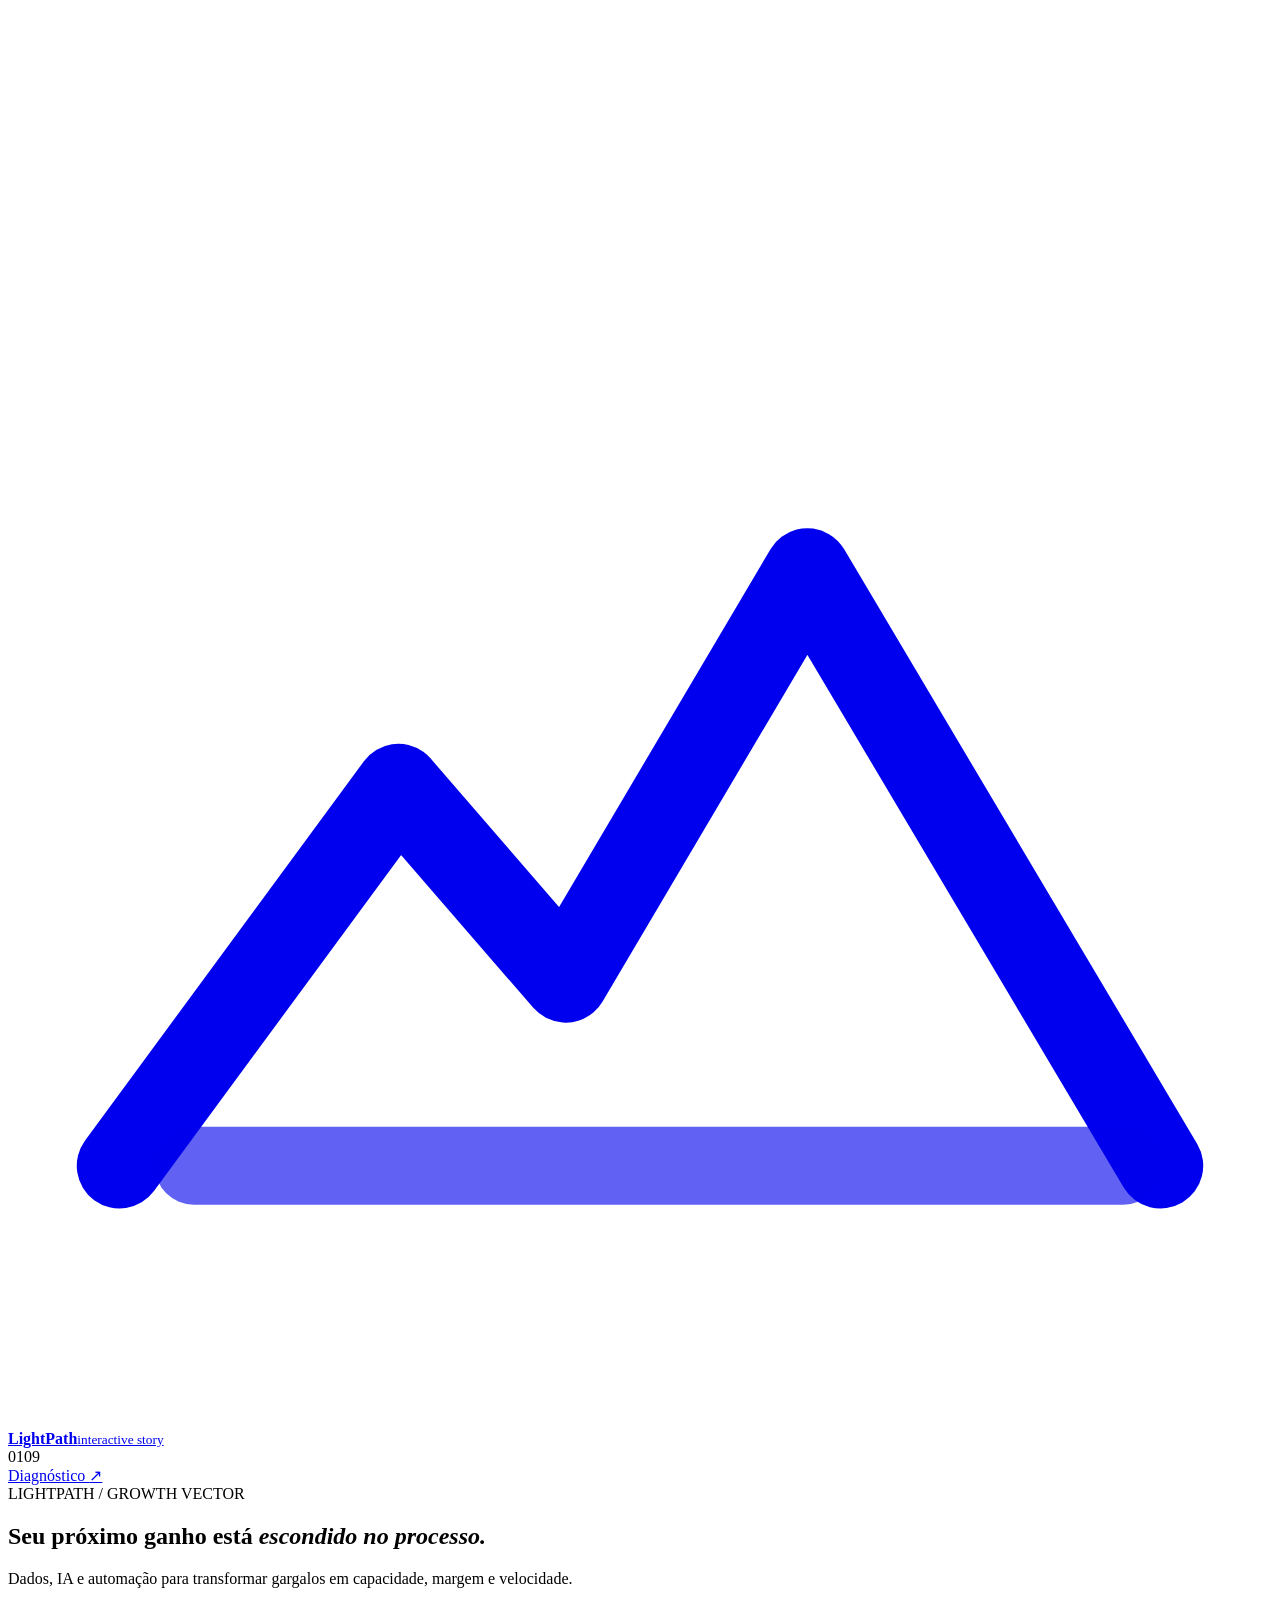
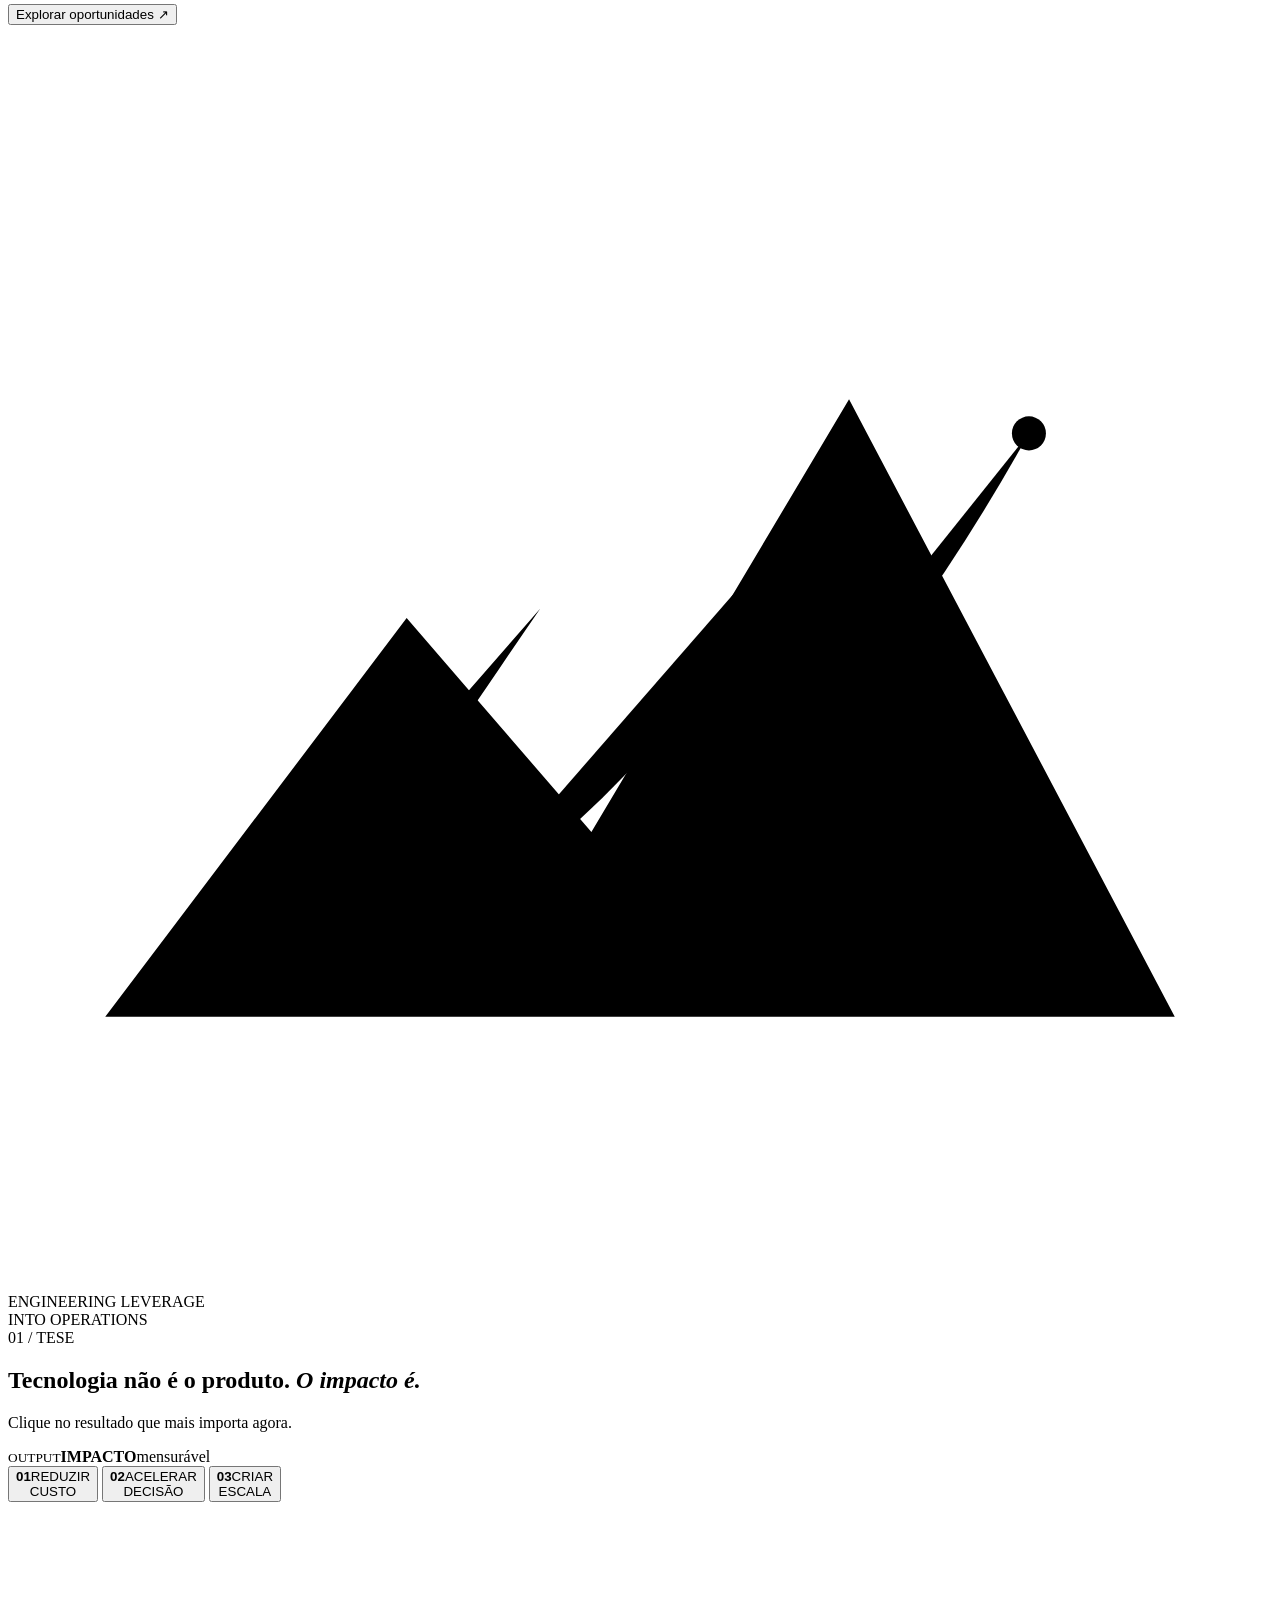
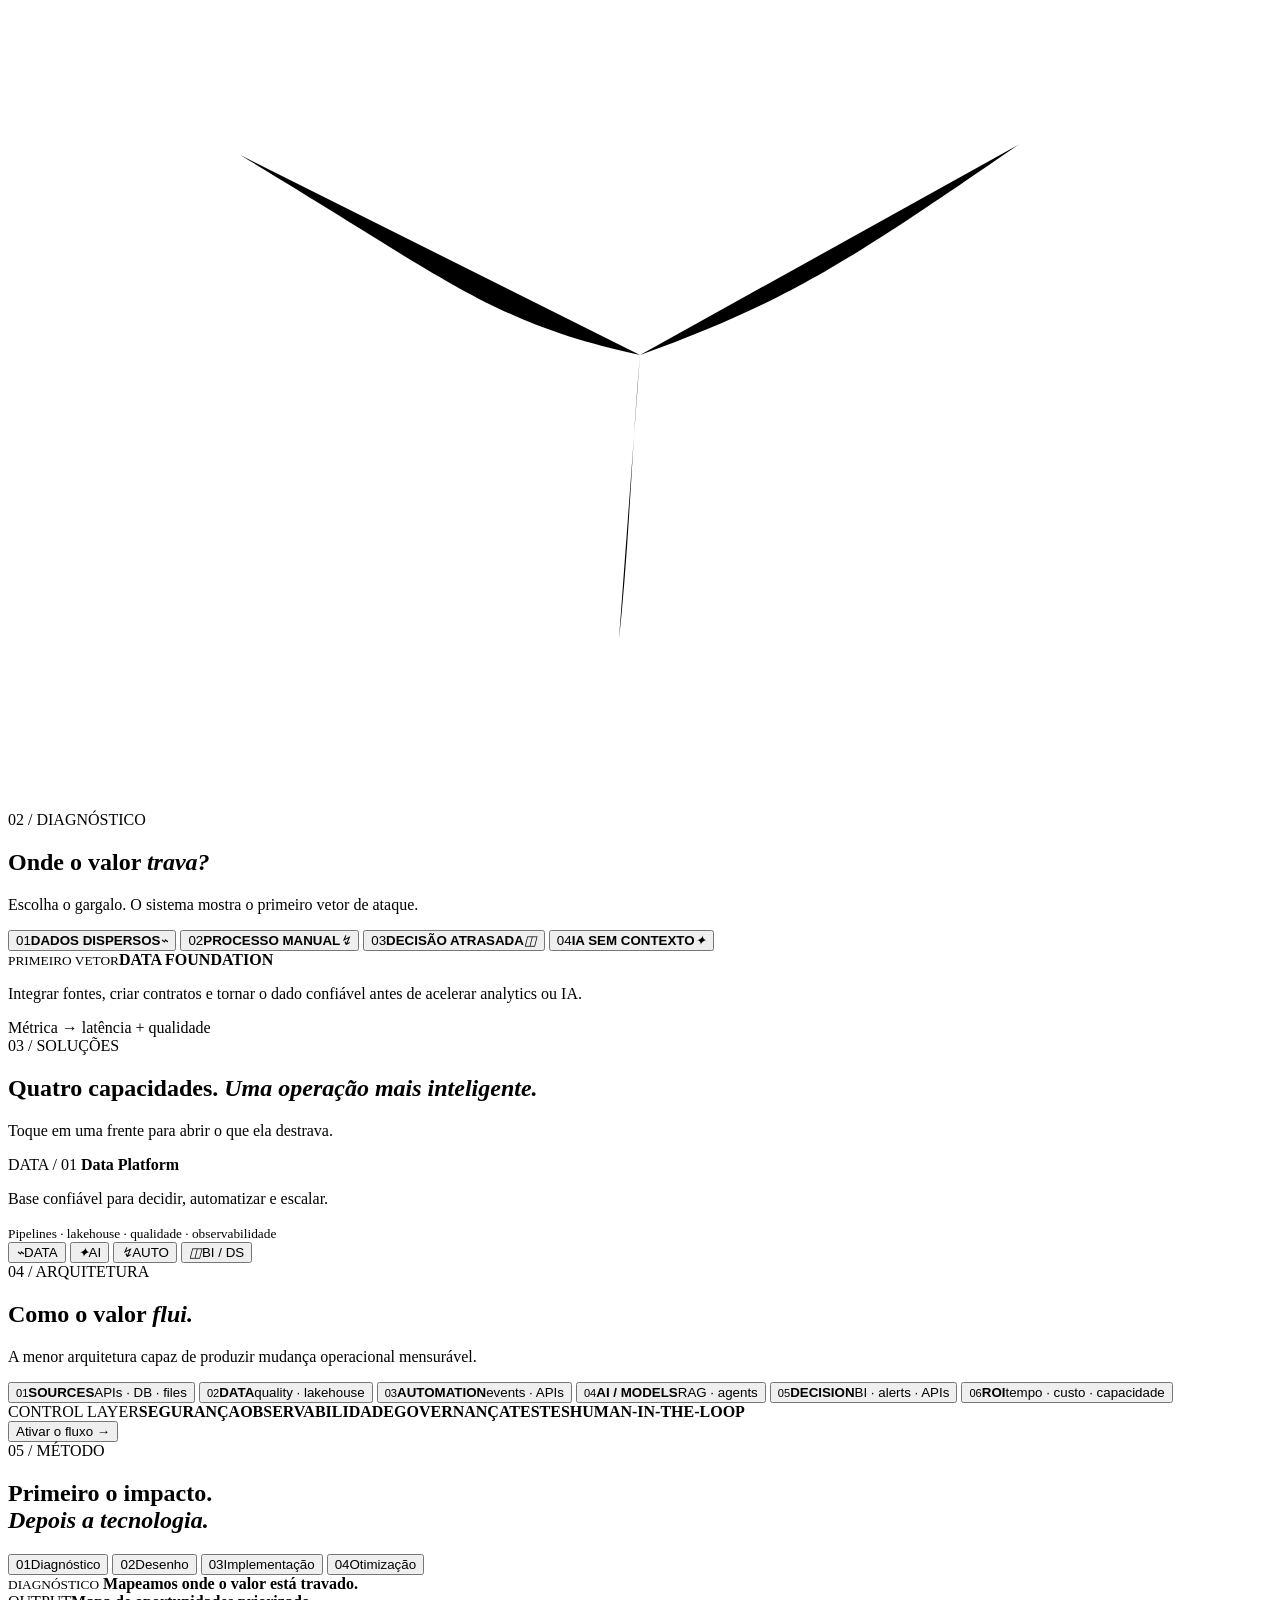
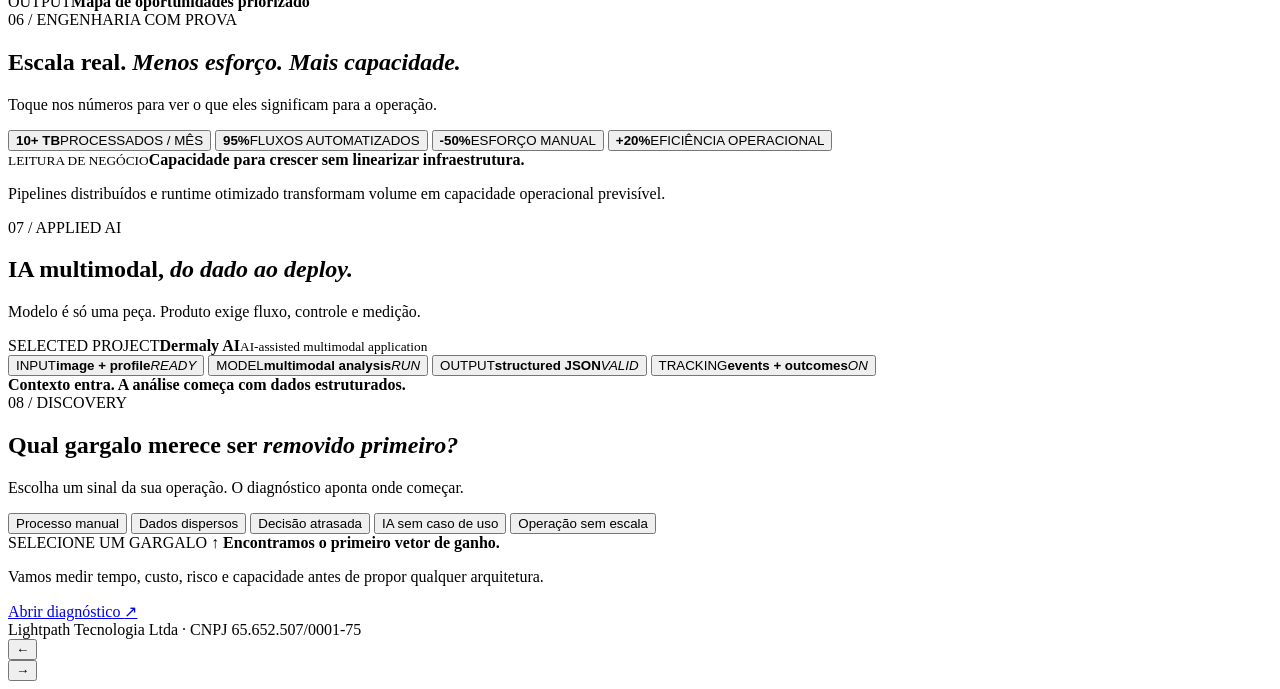
==== apresentacao/index.html @ d4965ad6 "feat: add interactive LightPath sales presentation app" ====
<!doctype html>
<html lang="pt-BR">
<head>
  <meta charset="utf-8" />
  <meta name="viewport" content="width=device-width,initial-scale=1,viewport-fit=cover" />
  <meta name="theme-color" content="#05070b" />
  <meta name="description" content="Apresentação interativa da LightPath Tecnologia: dados, IA, automação e performance operacional." />
  <title>Apresentação Interativa — LightPath Tecnologia</title>
  <link rel="icon" type="image/svg+xml" href="../favicon.svg" />
  <link rel="preconnect" href="https://fonts.googleapis.com" />
  <link rel="preconnect" href="https://fonts.gstatic.com" crossorigin />
  <link href="https://fonts.googleapis.com/css2?family=Manrope:wght@400;500;600;700;800&family=Space+Grotesk:wght@500;600;700&display=swap" rel="stylesheet" />
  <link rel="stylesheet" href="presentation.css" />
</head>
<body>
  <canvas class="vector-field" id="vector-field" aria-hidden="true"></canvas>
  <div class="noise" aria-hidden="true"></div>
  <div class="scene-wipe" aria-hidden="true"><span></span></div>

  <header class="appbar">
    <a href="../" class="app-brand" aria-label="Voltar para LightPath Tecnologia">
      <svg viewBox="0 0 34 34" fill="none" aria-hidden="true">
        <path d="M3 27 10.5 16.8l4.5 5.2L21.5 11 31 27" stroke="currentColor" stroke-width="2.3" stroke-linecap="round" stroke-linejoin="round"/>
        <path d="M6.5 26 12.2 20.2m0 0-.5 4.1m.5-4.1-4 .7M13.5 25 19 18.3m0 0-.6 4.2m.6-4.2-4.1.7M20.5 23.5 26.6 15m0 0-.6 4.3m.6-4.3-4.2.7" class="growth-vector" stroke-linecap="round" stroke-linejoin="round"/>
        <path d="M5 27h25" stroke="currentColor" stroke-width="2.1" stroke-linecap="round" opacity=".62"/>
      </svg>
      <span><strong>LightPath</strong><small>interactive story</small></span>
    </a>

    <div class="app-status"><span id="scene-number">01</span><i></i><span>09</span></div>
    <a href="../#contato" class="app-cta">Diagnóstico <span>↗</span></a>
  </header>

  <main class="story" id="story" tabindex="0" aria-live="polite">
    <section class="scene scene--hero is-active" data-scene="0" aria-labelledby="scene0-title">
      <div class="scene-inner hero-layout">
        <div class="scene-copy">
          <span class="scene-kicker" data-reveal>LIGHTPATH / GROWTH VECTOR</span>
          <h1 id="scene0-title" data-reveal>Seu próximo ganho está <em>escondido no processo.</em></h1>
          <p data-reveal>Dados, IA e automação para transformar gargalos em capacidade, margem e velocidade.</p>
          <button class="primary-action js-next" type="button" data-reveal>Explorar oportunidades <span>↗</span></button>
        </div>
        <div class="hero-vector" aria-hidden="true" data-reveal>
          <svg viewBox="0 0 520 520">
            <defs><linearGradient id="heroGrad" x1="0" y1="1" x2="1" y2="0"><stop stop-color="#70f4d0"/><stop offset="1" stop-color="#b7ff37"/></linearGradient></defs>
            <path class="mountain" d="M40 408 164 244l76 88 106-178 134 254"/>
            <path class="vector vector-a" d="M90 388 C150 348 181 295 219 240"/>
            <path class="vector vector-b" d="M180 370 C258 318 300 258 336 191"/>
            <path class="vector vector-c" d="M276 348 C340 295 385 231 420 168"/>
            <circle cx="420" cy="168" r="7" class="pulse"/>
          </svg>
          <span class="hero-badge">ENGINEERING LEVERAGE<br/>INTO OPERATIONS</span>
        </div>
      </div>
    </section>

    <section class="scene" data-scene="1" aria-labelledby="scene1-title">
      <div class="scene-inner">
        <span class="scene-kicker" data-reveal>01 / TESE</span>
        <div class="impact-layout">
          <div class="scene-copy compact-copy">
            <h2 id="scene1-title" data-reveal>Tecnologia não é o produto. <em>O impacto é.</em></h2>
            <p data-reveal>Clique no resultado que mais importa agora.</p>
          </div>
          <div class="impact-stage" data-reveal>
            <div class="impact-core">
              <small>OUTPUT</small><strong id="impact-core-title">IMPACTO</strong><span id="impact-core-sub">mensurável</span>
            </div>
            <button class="impact-choice is-selected" type="button" data-impact="custo" style="--x:8%;--y:14%"><b>01</b><span>REDUZIR<br/>CUSTO</span></button>
            <button class="impact-choice" type="button" data-impact="decisao" style="--x:60%;--y:12%"><b>02</b><span>ACELERAR<br/>DECISÃO</span></button>
            <button class="impact-choice" type="button" data-impact="escala" style="--x:33%;--y:69%"><b>03</b><span>CRIAR<br/>ESCALA</span></button>
            <svg class="impact-lines" viewBox="0 0 600 430" aria-hidden="true"><path d="M110 120 C210 180 230 200 300 215"/><path d="M480 115 C400 170 370 190 300 215"/><path d="M290 350 C295 305 296 260 300 215"/></svg>
          </div>
        </div>
      </div>
    </section>

    <section class="scene" data-scene="2" aria-labelledby="scene2-title">
      <div class="scene-inner">
        <span class="scene-kicker" data-reveal>02 / DIAGNÓSTICO</span>
        <div class="scene-heading" data-reveal><h2 id="scene2-title">Onde o valor <em>trava?</em></h2><p>Escolha o gargalo. O sistema mostra o primeiro vetor de ataque.</p></div>
        <div class="bottleneck-grid" data-reveal>
          <button class="bottleneck is-selected" type="button" data-bottleneck="dados"><span>01</span><b>DADOS DISPERSOS</b><i>⌁</i></button>
          <button class="bottleneck" type="button" data-bottleneck="processo"><span>02</span><b>PROCESSO MANUAL</b><i>↯</i></button>
          <button class="bottleneck" type="button" data-bottleneck="decisao"><span>03</span><b>DECISÃO ATRASADA</b><i>◫</i></button>
          <button class="bottleneck" type="button" data-bottleneck="ia"><span>04</span><b>IA SEM CONTEXTO</b><i>✦</i></button>
        </div>
        <div class="bottleneck-result" data-reveal>
          <div><small>PRIMEIRO VETOR</small><strong id="bottleneck-solution">DATA FOUNDATION</strong></div>
          <p id="bottleneck-copy">Integrar fontes, criar contratos e tornar o dado confiável antes de acelerar analytics ou IA.</p>
          <span id="bottleneck-metric">Métrica → latência + qualidade</span>
        </div>
      </div>
    </section>

    <section class="scene" data-scene="3" aria-labelledby="scene3-title">
      <div class="scene-inner solutions-layout">
        <div class="scene-copy compact-copy">
          <span class="scene-kicker" data-reveal>03 / SOLUÇÕES</span>
          <h2 id="scene3-title" data-reveal>Quatro capacidades. <em>Uma operação mais inteligente.</em></h2>
          <p data-reveal>Toque em uma frente para abrir o que ela destrava.</p>
        </div>
        <div class="solution-console" data-reveal>
          <div class="solution-core">
            <span id="solution-code">DATA / 01</span>
            <strong id="solution-title">Data Platform</strong>
            <p id="solution-copy">Base confiável para decidir, automatizar e escalar.</p>
            <small id="solution-stack">Pipelines · lakehouse · qualidade · observabilidade</small>
          </div>
          <button class="solution-node is-selected" type="button" data-solution="data"><i>⌁</i><span>DATA</span></button>
          <button class="solution-node" type="button" data-solution="ai"><i>✦</i><span>AI</span></button>
          <button class="solution-node" type="button" data-solution="automation"><i>↯</i><span>AUTO</span></button>
          <button class="solution-node" type="button" data-solution="analytics"><i>◫</i><span>BI / DS</span></button>
          <div class="solution-orbit orbit-a"></div><div class="solution-orbit orbit-b"></div>
        </div>
      </div>
    </section>

    <section class="scene" data-scene="4" aria-labelledby="scene4-title">
      <div class="scene-inner">
        <span class="scene-kicker" data-reveal>04 / ARQUITETURA</span>
        <div class="scene-heading" data-reveal><h2 id="scene4-title">Como o valor <em>flui.</em></h2><p>A menor arquitetura capaz de produzir mudança operacional mensurável.</p></div>
        <div class="architecture" data-reveal>
          <div class="architecture-flow">
            <button class="arch-node" type="button" data-arch="0"><small>01</small><b>SOURCES</b><span>APIs · DB · files</span></button>
            <i class="arch-link"><span></span></i>
            <button class="arch-node" type="button" data-arch="1"><small>02</small><b>DATA</b><span>quality · lakehouse</span></button>
            <i class="arch-link"><span></span></i>
            <button class="arch-node" type="button" data-arch="2"><small>03</small><b>AUTOMATION</b><span>events · APIs</span></button>
            <i class="arch-link"><span></span></i>
            <button class="arch-node" type="button" data-arch="3"><small>04</small><b>AI / MODELS</b><span>RAG · agents</span></button>
            <i class="arch-link"><span></span></i>
            <button class="arch-node" type="button" data-arch="4"><small>05</small><b>DECISION</b><span>BI · alerts · APIs</span></button>
            <i class="arch-link"><span></span></i>
            <button class="arch-node arch-node--roi" type="button" data-arch="5"><small>06</small><b>ROI</b><span>tempo · custo · capacidade</span></button>
          </div>
          <div class="control-layer"><span>CONTROL LAYER</span><b>SEGURANÇA</b><b>OBSERVABILIDADE</b><b>GOVERNANÇA</b><b>TESTES</b><b>HUMAN-IN-THE-LOOP</b></div>
          <button class="ghost-action" id="activate-flow" type="button">Ativar o fluxo <span>→</span></button>
        </div>
      </div>
    </section>

    <section class="scene" data-scene="5" aria-labelledby="scene5-title">
      <div class="scene-inner method-layout">
        <div class="scene-copy compact-copy">
          <span class="scene-kicker" data-reveal>05 / MÉTODO</span>
          <h2 id="scene5-title" data-reveal>Primeiro o impacto.<br/><em>Depois a tecnologia.</em></h2>
        </div>
        <div class="method-app" data-reveal>
          <div class="method-nav" role="tablist" aria-label="Etapas do método">
            <button type="button" class="is-selected" data-method="0"><span>01</span>Diagnóstico</button>
            <button type="button" data-method="1"><span>02</span>Desenho</button>
            <button type="button" data-method="2"><span>03</span>Implementação</button>
            <button type="button" data-method="3"><span>04</span>Otimização</button>
          </div>
          <div class="method-content">
            <small id="method-tag">DIAGNÓSTICO</small>
            <strong id="method-title">Mapeamos onde o valor está travado.</strong>
            <div class="method-output"><span>OUTPUT</span><b id="method-output">Mapa de oportunidades priorizado</b></div>
          </div>
        </div>
      </div>
    </section>

    <section class="scene" data-scene="6" aria-labelledby="scene6-title">
      <div class="scene-inner">
        <span class="scene-kicker" data-reveal>06 / ENGENHARIA COM PROVA</span>
        <div class="scene-heading" data-reveal><h2 id="scene6-title">Escala real. <em>Menos esforço. Mais capacidade.</em></h2><p>Toque nos números para ver o que eles significam para a operação.</p></div>
        <div class="proof-grid" data-reveal>
          <button class="proof-tile is-selected" type="button" data-proof="scale"><strong data-count="10" data-prefix="" data-suffix="+ TB">10+ TB</strong><span>PROCESSADOS / MÊS</span></button>
          <button class="proof-tile" type="button" data-proof="auto"><strong data-count="95" data-prefix="" data-suffix="%">95%</strong><span>FLUXOS AUTOMATIZADOS</span></button>
          <button class="proof-tile" type="button" data-proof="manual"><strong data-count="50" data-prefix="-" data-suffix="%">-50%</strong><span>ESFORÇO MANUAL</span></button>
          <button class="proof-tile" type="button" data-proof="ops"><strong data-count="20" data-prefix="+" data-suffix="%">+20%</strong><span>EFICIÊNCIA OPERACIONAL</span></button>
        </div>
        <div class="proof-meaning" data-reveal><small>LEITURA DE NEGÓCIO</small><strong id="proof-title">Capacidade para crescer sem linearizar infraestrutura.</strong><p id="proof-copy">Pipelines distribuídos e runtime otimizado transformam volume em capacidade operacional previsível.</p></div>
      </div>
    </section>

    <section class="scene" data-scene="7" aria-labelledby="scene7-title">
      <div class="scene-inner ai-layout">
        <div class="scene-copy compact-copy">
          <span class="scene-kicker" data-reveal>07 / APPLIED AI</span>
          <h2 id="scene7-title" data-reveal>IA multimodal, <em>do dado ao deploy.</em></h2>
          <p data-reveal>Modelo é só uma peça. Produto exige fluxo, controle e medição.</p>
        </div>
        <div class="ai-product" data-reveal>
          <div class="ai-product-head"><span>SELECTED PROJECT</span><strong>Dermaly AI</strong><small>AI-assisted multimodal application</small></div>
          <div class="ai-pipeline">
            <button type="button" class="is-active" data-ai-step="0"><span>INPUT</span><b>image + profile</b><i>READY</i></button>
            <button type="button" data-ai-step="1"><span>MODEL</span><b>multimodal analysis</b><i>RUN</i></button>
            <button type="button" data-ai-step="2"><span>OUTPUT</span><b>structured JSON</b><i>VALID</i></button>
            <button type="button" data-ai-step="3"><span>TRACKING</span><b>events + outcomes</b><i>ON</i></button>
          </div>
          <div class="ai-signal"><span></span><b id="ai-message">Contexto entra. A análise começa com dados estruturados.</b></div>
        </div>
      </div>
    </section>

    <section class="scene scene--final" data-scene="8" aria-labelledby="scene8-title">
      <div class="scene-inner final-layout">
        <div class="scene-copy compact-copy">
          <span class="scene-kicker" data-reveal>08 / DISCOVERY</span>
          <h2 id="scene8-title" data-reveal>Qual gargalo merece ser <em>removido primeiro?</em></h2>
          <p data-reveal>Escolha um sinal da sua operação. O diagnóstico aponta onde começar.</p>
        </div>
        <div class="diagnostic-app" data-reveal>
          <div class="diagnostic-options" role="group" aria-label="Selecione seu principal gargalo">
            <button type="button" data-diagnostic="manual">Processo manual</button>
            <button type="button" data-diagnostic="data">Dados dispersos</button>
            <button type="button" data-diagnostic="decision">Decisão atrasada</button>
            <button type="button" data-diagnostic="ai">IA sem caso de uso</button>
            <button type="button" data-diagnostic="scale">Operação sem escala</button>
          </div>
          <div class="diagnostic-result" id="diagnostic-result">
            <span>SELECIONE UM GARGALO ↑</span>
            <strong>Encontramos o primeiro vetor de ganho.</strong>
            <p>Vamos medir tempo, custo, risco e capacidade antes de propor qualquer arquitetura.</p>
          </div>
          <a href="../#contato" class="primary-action diagnostic-cta">Abrir diagnóstico <span>↗</span></a>
        </div>
        <div class="legal-line" data-reveal>Lightpath Tecnologia Ltda · CNPJ 65.652.507/0001-75</div>
      </div>
    </section>
  </main>

  <nav class="story-controls" aria-label="Navegação da apresentação">
    <button id="prev-scene" type="button" aria-label="Cena anterior">←</button>
    <div class="story-progress" aria-hidden="true"><span id="story-progress-bar"></span></div>
    <button id="next-scene" type="button" aria-label="Próxima cena">→</button>
  </nav>

  <div class="scene-dots" id="scene-dots" aria-label="Ir para cena"></div>

  <script src="https://cdnjs.cloudflare.com/ajax/libs/gsap/3.13.0/gsap.min.js"></script>
  <script src="presentation.js"></script>
</body>
</html>
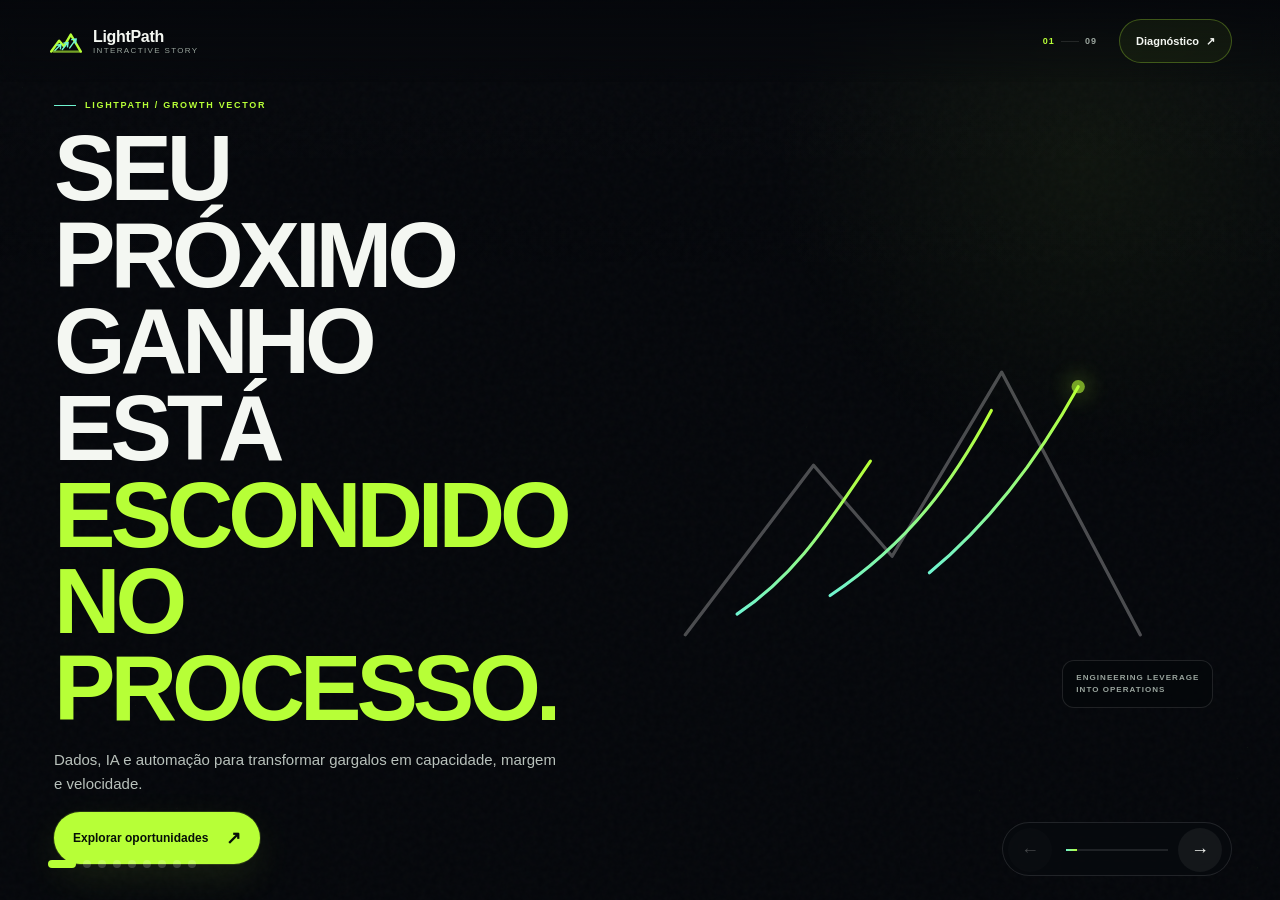
==== commit d87f477a: "fix: load mobile safe-area navigation layout" ====
--- a/apresentacao/index.html
+++ b/apresentacao/index.html
@@ -11,6 +11,7 @@
   <link rel="preconnect" href="https://fonts.gstatic.com" crossorigin />
   <link href="https://fonts.googleapis.com/css2?family=Manrope:wght@400;500;600;700;800&family=Space+Grotesk:wght@500;600;700&display=swap" rel="stylesheet" />
   <link rel="stylesheet" href="presentation.css" />
+  <link rel="stylesheet" href="mobile-safe-area.css" />
 </head>
 <body>
   <canvas class="vector-field" id="vector-field" aria-hidden="true"></canvas>
--- a/apresentacao/presentation.css
+++ b/apresentacao/presentation.css
@@ -0,0 +1,221 @@
+:root{
+  --bg:#05070b;
+  --bg2:#0a0e13;
+  --text:#f4f7f2;
+  --muted:#99a49d;
+  --line:rgba(255,255,255,.11);
+  --accent:#b7ff37;
+  --accent2:#70f4d0;
+  --display:'Space Grotesk',sans-serif;
+  --body:'Manrope',sans-serif;
+}
+*{box-sizing:border-box}
+html,body{margin:0;background:var(--bg);color:var(--text);font-family:var(--body);min-height:100%;overflow:hidden}
+button,a{font:inherit}
+button{color:inherit}
+a{color:inherit;text-decoration:none}
+button:focus-visible,a:focus-visible{outline:2px solid var(--accent);outline-offset:3px}
+::selection{background:var(--accent);color:#071007}
+.vector-field{position:fixed;inset:0;width:100%;height:100%;z-index:0;pointer-events:none;opacity:.72}
+.noise{position:fixed;inset:0;z-index:2;pointer-events:none;opacity:.07;background-image:url("data:image/svg+xml,%3Csvg viewBox='0 0 180 180' xmlns='http://www.w3.org/2000/svg'%3E%3Cfilter id='n'%3E%3CfeTurbulence type='fractalNoise' baseFrequency='.85' numOctaves='3' stitchTiles='stitch'/%3E%3C/filter%3E%3Crect width='100%25' height='100%25' filter='url(%23n)' opacity='.38'/%3E%3C/svg%3E")}
+.scene-wipe{position:fixed;inset:0;z-index:40;pointer-events:none;overflow:hidden}
+.scene-wipe span{position:absolute;inset:-20%;background:linear-gradient(112deg,transparent 25%,rgba(112,244,208,.95) 42%,rgba(183,255,55,.98) 50%,rgba(112,244,208,.9) 58%,transparent 75%);transform:translateX(-140%) rotate(-5deg);filter:blur(1px);opacity:0}
+.appbar{position:fixed;z-index:30;left:0;right:0;top:0;height:70px;padding:14px 16px;display:grid;grid-template-columns:1fr auto auto;align-items:center;gap:10px;background:linear-gradient(to bottom,rgba(5,7,11,.9),rgba(5,7,11,.46),transparent);backdrop-filter:blur(12px)}
+.app-brand{display:flex;align-items:center;gap:9px;min-width:0}
+.app-brand svg{width:31px;height:31px;color:var(--accent);flex:0 0 auto}
+.app-brand .growth-vector{stroke:var(--accent2);stroke-width:1.35}
+.app-brand span{display:flex;flex-direction:column;min-width:0}
+.app-brand strong{font:700 14px var(--display);letter-spacing:-.02em}
+.app-brand small{font-size:7px;letter-spacing:.17em;text-transform:uppercase;color:var(--muted);white-space:nowrap}
+.app-status{display:flex;align-items:center;gap:6px;font:600 9px var(--display);letter-spacing:.12em;color:var(--muted)}
+.app-status span:first-child{color:var(--accent)}
+.app-status i{display:block;width:18px;height:1px;background:var(--line)}
+.app-cta{min-height:40px;padding:0 12px;border:1px solid rgba(183,255,55,.28);border-radius:999px;display:flex;align-items:center;gap:7px;font-size:10px;font-weight:700;background:rgba(183,255,55,.055)}
+.story{position:relative;z-index:5;width:100%;height:100svh;overflow:hidden;outline:0}
+.scene{position:absolute;inset:0;display:none;overflow:auto;overscroll-behavior:none;padding:82px 16px 94px;background:
+radial-gradient(circle at 85% 18%,rgba(183,255,55,.05),transparent 24%),
+linear-gradient(180deg,rgba(255,255,255,.01),transparent 35%)}
+.scene.is-active{display:block}
+.scene-inner{width:min(1180px,100%);min-height:calc(100svh - 176px);margin:0 auto;display:flex;flex-direction:column;justify-content:center;gap:24px}
+.scene-kicker{display:inline-flex;align-items:center;gap:9px;width:max-content;max-width:100%;font:700 9px var(--display);letter-spacing:.19em;color:var(--accent);text-transform:uppercase}
+.scene-kicker:before{content:'';width:22px;height:1px;background:var(--accent2)}
+h1,h2{margin:0;font-family:var(--display);text-transform:uppercase;letter-spacing:-.055em;line-height:.94;text-wrap:balance}
+h1{font-size:clamp(42px,13vw,76px)}
+h2{font-size:clamp(38px,11vw,68px)}
+h1 em,h2 em{font-style:normal;color:var(--accent)}
+p{margin:0;color:#b9c2bc;line-height:1.58;font-size:14px}
+.scene-copy{display:flex;flex-direction:column;gap:16px}
+.scene-copy>p{max-width:620px}
+.compact-copy{gap:14px}
+.primary-action,.ghost-action{border:0;cursor:pointer}
+.primary-action{width:max-content;max-width:100%;min-height:52px;padding:0 19px;border-radius:999px;background:var(--accent);color:#071007;font-weight:800;font-size:12px;display:inline-flex;align-items:center;justify-content:center;gap:18px;box-shadow:0 0 0 1px rgba(183,255,55,.16),0 14px 38px rgba(183,255,55,.09)}
+.primary-action span{font-size:18px}
+
+/* Hero */
+.hero-layout{gap:20px}
+.hero-vector{position:relative;min-height:300px;display:grid;place-items:center}
+.hero-vector svg{width:min(92vw,430px);filter:drop-shadow(0 18px 80px rgba(183,255,55,.05))}
+.hero-vector .mountain{fill:none;stroke:rgba(255,255,255,.28);stroke-width:3.2;stroke-linecap:round;stroke-linejoin:round}
+.hero-vector .vector{fill:none;stroke:url(#heroGrad);stroke-width:3;stroke-linecap:round;stroke-dasharray:500;stroke-dashoffset:500}
+.hero-vector .pulse{fill:var(--accent);filter:drop-shadow(0 0 12px var(--accent));opacity:.9}
+.hero-badge{position:absolute;right:2%;bottom:8%;padding:11px 13px;border:1px solid var(--line);border-radius:12px;background:rgba(5,7,11,.72);font:600 8px var(--display);letter-spacing:.13em;line-height:1.5;color:var(--muted)}
+
+/* Impact */
+.impact-layout{display:grid;gap:28px;align-items:center}
+.impact-stage{position:relative;min-height:390px;border:1px solid var(--line);border-radius:26px;background:linear-gradient(160deg,rgba(255,255,255,.035),rgba(255,255,255,.008));overflow:hidden}
+.impact-stage:before{content:'';position:absolute;inset:0;background-image:linear-gradient(rgba(255,255,255,.025) 1px,transparent 1px),linear-gradient(90deg,rgba(255,255,255,.02) 1px,transparent 1px);background-size:38px 38px;mask-image:radial-gradient(circle,black,transparent 80%)}
+.impact-core{position:absolute;left:50%;top:50%;transform:translate(-50%,-50%);width:150px;height:150px;border-radius:50%;border:1px solid rgba(183,255,55,.22);display:grid;place-content:center;text-align:center;background:radial-gradient(circle,rgba(183,255,55,.12),rgba(5,7,11,.76) 60%);box-shadow:0 0 70px rgba(183,255,55,.06)}
+.impact-core small{font-size:7px;letter-spacing:.18em;color:var(--muted)}
+.impact-core strong{font:700 18px var(--display);margin-top:4px}
+.impact-core span{font-size:9px;color:var(--accent2);margin-top:3px}
+.impact-choice{position:absolute;left:var(--x);top:var(--y);z-index:2;min-width:106px;padding:12px;text-align:left;border:1px solid var(--line);border-radius:15px;background:rgba(7,10,14,.76);backdrop-filter:blur(8px);cursor:pointer;transition:.25s ease}
+.impact-choice b{display:block;font:600 8px var(--display);color:var(--accent2);margin-bottom:8px}
+.impact-choice span{font:700 11px var(--display);line-height:1.1}
+.impact-choice.is-selected{border-color:rgba(183,255,55,.48);background:rgba(183,255,55,.08);transform:translateY(-2px)}
+.impact-lines{position:absolute;inset:0;width:100%;height:100%;pointer-events:none}
+.impact-lines path{fill:none;stroke:rgba(183,255,55,.15);stroke-width:1.2;stroke-dasharray:6 8}
+
+/* Bottlenecks */
+.scene-heading{display:flex;flex-direction:column;gap:12px}
+.scene-heading p{max-width:590px}
+.bottleneck-grid{display:grid;grid-template-columns:1fr 1fr;gap:9px}
+.bottleneck{min-height:118px;padding:14px;border:1px solid var(--line);border-radius:18px;background:rgba(255,255,255,.024);text-align:left;display:grid;grid-template-columns:1fr auto;grid-template-rows:auto 1fr;gap:12px;cursor:pointer;transition:.25s ease}
+.bottleneck>span{font:600 8px var(--display);letter-spacing:.16em;color:var(--muted)}
+.bottleneck>b{align-self:end;font:700 11px var(--display);line-height:1.15}
+.bottleneck>i{grid-column:2;grid-row:1/3;align-self:center;font-style:normal;font-size:26px;color:rgba(183,255,55,.6)}
+.bottleneck.is-selected{border-color:rgba(183,255,55,.38);background:linear-gradient(145deg,rgba(183,255,55,.1),rgba(112,244,208,.03))}
+.bottleneck-result{padding:18px;border:1px solid rgba(112,244,208,.17);border-radius:20px;background:rgba(6,12,12,.68);display:grid;gap:12px}
+.bottleneck-result div{display:flex;flex-direction:column;gap:4px}
+.bottleneck-result small{font:600 8px var(--display);letter-spacing:.17em;color:var(--muted)}
+.bottleneck-result strong{font:700 19px var(--display);color:var(--accent)}
+.bottleneck-result span{font-size:10px;color:var(--accent2);font-weight:700}
+
+/* Solutions */
+.solutions-layout{gap:26px}
+.solution-console{position:relative;min-height:420px;border:1px solid var(--line);border-radius:28px;overflow:hidden;background:radial-gradient(circle at center,rgba(183,255,55,.055),transparent 38%),rgba(255,255,255,.015)}
+.solution-core{position:absolute;left:50%;top:50%;transform:translate(-50%,-50%);width:190px;height:190px;border-radius:50%;z-index:3;border:1px solid rgba(183,255,55,.26);background:rgba(5,7,11,.88);display:flex;flex-direction:column;align-items:center;justify-content:center;text-align:center;padding:20px;box-shadow:0 0 80px rgba(183,255,55,.06)}
+.solution-core>span{font:600 8px var(--display);letter-spacing:.15em;color:var(--accent2)}
+.solution-core>strong{font:700 21px var(--display);margin:8px 0 6px}
+.solution-core>p{font-size:10px;line-height:1.4}
+.solution-core>small{margin-top:9px;color:var(--muted);font-size:8px;line-height:1.35}
+.solution-node{position:absolute;z-index:4;width:77px;height:77px;border-radius:50%;border:1px solid var(--line);background:rgba(8,11,15,.9);display:flex;flex-direction:column;align-items:center;justify-content:center;gap:3px;cursor:pointer;transition:.28s ease}
+.solution-node i{font-style:normal;font-size:19px;color:var(--accent2)}
+.solution-node span{font:700 8px var(--display);letter-spacing:.08em}
+.solution-node:nth-of-type(1){left:5%;top:12%}.solution-node:nth-of-type(2){right:5%;top:12%}.solution-node:nth-of-type(3){left:7%;bottom:10%}.solution-node:nth-of-type(4){right:7%;bottom:10%}
+.solution-node.is-selected{border-color:var(--accent);background:rgba(183,255,55,.1);box-shadow:0 0 32px rgba(183,255,55,.08);transform:scale(1.06)}
+.solution-orbit{position:absolute;left:50%;top:50%;border:1px solid rgba(255,255,255,.075);border-radius:50%;transform:translate(-50%,-50%)}
+.orbit-a{width:310px;height:310px}.orbit-b{width:410px;height:410px;border-style:dashed;opacity:.45}
+
+/* Architecture */
+.architecture{display:flex;flex-direction:column;gap:16px}
+.architecture-flow{display:grid;grid-template-columns:1fr;gap:7px}
+.arch-node{width:100%;padding:13px 14px;border:1px solid var(--line);border-radius:15px;background:rgba(255,255,255,.025);display:grid;grid-template-columns:32px 1fr;grid-template-rows:auto auto;text-align:left;cursor:pointer;transition:.2s ease}
+.arch-node small{grid-row:1/3;align-self:center;color:var(--accent2);font:600 8px var(--display)}
+.arch-node b{font:700 11px var(--display)}
+.arch-node span{font-size:9px;color:var(--muted);margin-top:2px}
+.arch-node--roi{border-color:rgba(183,255,55,.28);background:rgba(183,255,55,.06)}
+.arch-node.is-live{border-color:var(--accent);background:rgba(183,255,55,.1);transform:translateX(3px)}
+.arch-link{display:block;width:1px;height:13px;background:rgba(255,255,255,.12);margin:0 auto;position:relative;overflow:hidden}
+.arch-link span{position:absolute;inset:0;background:var(--accent);transform:translateY(-100%)}
+.control-layer{padding:13px;border:1px solid rgba(112,244,208,.17);border-radius:14px;display:flex;gap:7px;flex-wrap:wrap;background:rgba(112,244,208,.025)}
+.control-layer span{width:100%;font:700 8px var(--display);letter-spacing:.14em;color:var(--accent2)}
+.control-layer b{font-size:7px;letter-spacing:.08em;padding:5px 7px;border:1px solid var(--line);border-radius:999px;color:#aeb9b2}
+.ghost-action{align-self:flex-start;padding:10px 13px;border:1px solid rgba(183,255,55,.2);border-radius:999px;background:rgba(183,255,55,.04);color:var(--accent);font-size:10px;font-weight:700}
+
+/* Method */
+.method-layout{gap:28px}
+.method-app{border:1px solid var(--line);border-radius:22px;overflow:hidden;background:rgba(255,255,255,.018)}
+.method-nav{display:flex;overflow:auto;border-bottom:1px solid var(--line);scrollbar-width:none}
+.method-nav::-webkit-scrollbar{display:none}
+.method-nav button{flex:0 0 auto;min-height:56px;padding:0 14px;border:0;border-right:1px solid var(--line);background:transparent;color:var(--muted);font-size:9px;font-weight:700;cursor:pointer;white-space:nowrap}
+.method-nav button span{display:block;color:var(--accent2);font:600 7px var(--display);margin-bottom:3px}
+.method-nav button.is-selected{background:rgba(183,255,55,.07);color:var(--text)}
+.method-content{min-height:270px;padding:28px 20px;display:flex;flex-direction:column;justify-content:center;gap:15px}
+.method-content>small{font:700 8px var(--display);letter-spacing:.17em;color:var(--accent)}
+.method-content>strong{font:700 26px var(--display);line-height:1.05;max-width:540px}
+.method-output{margin-top:8px;padding-top:15px;border-top:1px solid var(--line);display:flex;flex-direction:column;gap:5px}
+.method-output span{font-size:7px;letter-spacing:.14em;color:var(--muted)}
+.method-output b{font-size:11px;color:var(--accent2)}
+
+/* Proof */
+.proof-grid{display:grid;grid-template-columns:1fr 1fr;gap:9px}
+.proof-tile{min-height:132px;border:1px solid var(--line);border-radius:18px;background:rgba(255,255,255,.025);display:flex;flex-direction:column;justify-content:flex-end;align-items:flex-start;text-align:left;padding:14px;cursor:pointer;transition:.24s ease}
+.proof-tile strong{font:700 clamp(31px,10vw,56px) var(--display);letter-spacing:-.06em;line-height:.9}
+.proof-tile span{font:700 7px var(--display);letter-spacing:.09em;color:var(--muted);margin-top:9px}
+.proof-tile.is-selected{border-color:rgba(183,255,55,.48);background:linear-gradient(145deg,rgba(183,255,55,.1),rgba(112,244,208,.025))}
+.proof-tile.is-selected strong{color:var(--accent)}
+.proof-meaning{padding:17px;border-left:2px solid var(--accent);background:linear-gradient(90deg,rgba(183,255,55,.05),transparent);display:flex;flex-direction:column;gap:7px}
+.proof-meaning small{font:700 7px var(--display);letter-spacing:.15em;color:var(--accent2)}
+.proof-meaning strong{font:700 17px var(--display)}
+.proof-meaning p{font-size:11px}
+
+/* AI */
+.ai-layout{gap:26px}
+.ai-product{border:1px solid var(--line);border-radius:24px;background:linear-gradient(145deg,rgba(112,244,208,.045),rgba(255,255,255,.015));overflow:hidden}
+.ai-product-head{padding:16px;border-bottom:1px solid var(--line);display:grid;grid-template-columns:1fr auto;gap:3px 10px}
+.ai-product-head span{font:700 7px var(--display);letter-spacing:.16em;color:var(--accent2)}
+.ai-product-head strong{grid-column:1;font:700 18px var(--display)}
+.ai-product-head small{grid-column:2;grid-row:1/3;align-self:center;color:var(--muted);font-size:7px;text-align:right}
+.ai-pipeline{display:grid;gap:0}
+.ai-pipeline button{min-height:70px;padding:12px 16px;border:0;border-bottom:1px solid var(--line);background:transparent;display:grid;grid-template-columns:70px 1fr auto;align-items:center;text-align:left;cursor:pointer}
+.ai-pipeline button span{font:700 7px var(--display);letter-spacing:.13em;color:var(--muted)}
+.ai-pipeline button b{font:600 11px var(--display)}
+.ai-pipeline button i{font-style:normal;font:700 7px var(--display);color:var(--accent2);padding:5px 7px;border:1px solid rgba(112,244,208,.18);border-radius:999px}
+.ai-pipeline button.is-active{background:rgba(183,255,55,.065)}
+.ai-pipeline button.is-active span,.ai-pipeline button.is-active i{color:var(--accent)}
+.ai-signal{padding:14px 16px;display:flex;align-items:center;gap:9px}
+.ai-signal span{width:8px;height:8px;border-radius:50%;background:var(--accent);box-shadow:0 0 16px rgba(183,255,55,.55)}
+.ai-signal b{font-size:9px;color:#c9d1cc}
+
+/* Diagnostic */
+.final-layout{gap:24px}
+.diagnostic-app{display:flex;flex-direction:column;gap:12px}
+.diagnostic-options{display:grid;grid-template-columns:1fr 1fr;gap:8px}
+.diagnostic-options button{min-height:50px;padding:10px;border:1px solid var(--line);border-radius:14px;background:rgba(255,255,255,.025);font-size:10px;font-weight:700;color:#bec7c1;cursor:pointer}
+.diagnostic-options button.is-selected{border-color:var(--accent);background:rgba(183,255,55,.1);color:var(--text)}
+.diagnostic-result{min-height:170px;padding:19px;border:1px solid rgba(183,255,55,.18);border-radius:20px;background:radial-gradient(circle at 90% 10%,rgba(183,255,55,.08),transparent 35%),rgba(255,255,255,.02);display:flex;flex-direction:column;justify-content:center;gap:8px}
+.diagnostic-result span{font:700 7px var(--display);letter-spacing:.15em;color:var(--accent2)}
+.diagnostic-result strong{font:700 22px var(--display);line-height:1.05}
+.diagnostic-result p{font-size:11px}
+.diagnostic-cta{margin-top:2px}
+.legal-line{font-size:8px;color:#677169;letter-spacing:.06em;text-align:center}
+
+/* Navigation */
+.story-controls{position:fixed;z-index:31;left:16px;right:16px;bottom:16px;height:54px;display:grid;grid-template-columns:48px 1fr 48px;align-items:center;gap:10px;padding:5px;border:1px solid var(--line);border-radius:999px;background:rgba(7,10,14,.86);backdrop-filter:blur(15px)}
+.story-controls button{width:44px;height:44px;border:0;border-radius:50%;background:rgba(255,255,255,.055);color:var(--text);font-size:18px;cursor:pointer}
+.story-controls button:disabled{opacity:.25;cursor:default}
+.story-progress{height:2px;background:rgba(255,255,255,.1);overflow:hidden}
+.story-progress span{display:block;height:100%;width:11.11%;background:linear-gradient(90deg,var(--accent2),var(--accent));transition:width .5s cubic-bezier(.22,.8,.2,1)}
+.scene-dots{display:none}
+[data-reveal]{will-change:transform,opacity}
+
+@media (min-width:760px){
+  .appbar{height:82px;padding:18px 28px;grid-template-columns:1fr auto auto;gap:22px}
+  .app-brand svg{width:36px;height:36px}.app-brand strong{font-size:16px}.app-brand small{font-size:8px}
+  .app-cta{min-height:44px;padding:0 16px;font-size:11px}
+  .story{height:100vh}.scene{padding:100px 34px 88px}.scene-inner{min-height:calc(100vh - 188px)}
+  .hero-layout,.impact-layout,.solutions-layout,.method-layout,.ai-layout,.final-layout{grid-template-columns:minmax(0,.9fr) minmax(0,1.1fr);display:grid;align-items:center;gap:50px}
+  h1{font-size:clamp(64px,7.2vw,108px)}h2{font-size:clamp(56px,6vw,92px)}p{font-size:15px}
+  .hero-vector{min-height:520px}.hero-vector svg{width:min(42vw,540px)}
+  .impact-stage{min-height:520px}.impact-choice{min-width:135px;padding:16px}.impact-core{width:190px;height:190px}.impact-core strong{font-size:23px}
+  .bottleneck-grid{grid-template-columns:repeat(4,1fr);gap:12px}.bottleneck{min-height:170px;padding:18px}.bottleneck>b{font-size:13px}.bottleneck-result{grid-template-columns:1fr 1.5fr auto;align-items:center;padding:20px 22px}
+  .solution-console{min-height:560px}.solution-core{width:240px;height:240px}.solution-node{width:92px;height:92px}.solution-node:nth-of-type(1){left:12%;top:14%}.solution-node:nth-of-type(2){right:12%;top:14%}.solution-node:nth-of-type(3){left:14%;bottom:12%}.solution-node:nth-of-type(4){right:14%;bottom:12%}.orbit-a{width:390px;height:390px}.orbit-b{width:520px;height:520px}
+  .architecture-flow{grid-template-columns:1fr 34px 1fr 34px 1fr 34px 1fr 34px 1fr 34px 1fr;align-items:stretch;gap:0}.arch-node{min-height:135px;padding:16px 12px;grid-template-columns:1fr;grid-template-rows:auto auto 1fr}.arch-node small{grid-row:auto}.arch-node span{align-self:end}.arch-link{width:34px;height:1px;margin:auto 0}.arch-link span{transform:translateX(-100%)}
+  .control-layer{justify-content:center;align-items:center}.control-layer span{width:auto;margin-right:auto}.control-layer b{font-size:8px}
+  .method-app{display:grid;grid-template-columns:210px 1fr;min-height:420px}.method-nav{display:flex;flex-direction:column;border-bottom:0;border-right:1px solid var(--line)}.method-nav button{min-height:84px;text-align:left;border-right:0;border-bottom:1px solid var(--line);padding:0 22px}.method-content{padding:42px;min-height:420px}.method-content>strong{font-size:38px}
+  .proof-grid{grid-template-columns:repeat(4,1fr);gap:12px}.proof-tile{min-height:230px;padding:18px}.proof-meaning{padding:22px;max-width:820px}.proof-meaning strong{font-size:22px}
+  .ai-product{min-height:470px}.ai-pipeline button{min-height:82px;padding:14px 20px}.ai-product-head{padding:20px}.ai-signal{padding:18px 20px}
+  .diagnostic-options{grid-template-columns:repeat(5,1fr)}.diagnostic-options button{min-height:58px}.diagnostic-result{min-height:210px;padding:28px}.diagnostic-result strong{font-size:30px}
+  .story-controls{left:auto;right:28px;bottom:24px;width:230px}
+  .scene-dots{position:fixed;z-index:30;left:28px;bottom:32px;display:flex;gap:7px}.scene-dots button{width:8px;height:8px;padding:0;border:0;border-radius:999px;background:rgba(255,255,255,.18);cursor:pointer;transition:.3s ease}.scene-dots button.is-active{width:28px;background:var(--accent)}
+}
+@media (min-width:1100px){
+  .scene{padding-left:54px;padding-right:54px}
+  .scene-inner{gap:34px}.appbar{padding-left:48px;padding-right:48px}.story-controls{right:48px}.scene-dots{left:48px}
+  .solution-node:hover,.impact-choice:hover,.bottleneck:hover,.proof-tile:hover,.diagnostic-options button:hover{border-color:rgba(183,255,55,.38);transform:translateY(-2px)}
+}
+@media (prefers-reduced-motion:reduce){
+  *,*:before,*:after{scroll-behavior:auto!important;animation:none!important;transition-duration:.001ms!important}
+  .vector-field,.scene-wipe{display:none}
+  [data-reveal]{opacity:1!important;transform:none!important}
+}
--- a/apresentacao/mobile-safe-area.css
+++ b/apresentacao/mobile-safe-area.css
@@ -0,0 +1,63 @@
+/* LightPath presentation — iOS/mobile navigation dock fix */
+@media (max-width:759px){
+  :root{--mobile-controls-h:66px;--mobile-controls-gap:10px}
+
+  html,body{height:100%;height:100dvh;overflow:hidden}
+  .story{
+    height:100dvh;
+    min-height:100dvh;
+    padding-bottom:calc(var(--mobile-controls-h) + var(--mobile-controls-gap) + env(safe-area-inset-bottom,0px));
+  }
+
+  /* The active scene ends before the navigation dock, so controls never cover content. */
+  .scene{
+    inset:0 0 calc(var(--mobile-controls-h) + var(--mobile-controls-gap) + env(safe-area-inset-bottom,0px)) 0;
+    padding:82px 16px 22px;
+    scroll-padding-bottom:24px;
+    overscroll-behavior-y:contain;
+  }
+  .scene-inner{
+    min-height:calc(100dvh - 82px - var(--mobile-controls-h) - var(--mobile-controls-gap) - env(safe-area-inset-bottom,0px) - 22px);
+  }
+
+  /* Dedicated bottom dock: visually anchored to the app, not floating over the slide. */
+  .story-controls{
+    left:12px;
+    right:12px;
+    bottom:max(8px,env(safe-area-inset-bottom,0px));
+    height:58px;
+    z-index:35;
+    margin:0;
+    padding:6px;
+    border-radius:22px;
+    background:rgba(7,10,14,.96);
+    box-shadow:0 -12px 38px rgba(5,7,11,.58),0 10px 34px rgba(0,0,0,.28);
+    backdrop-filter:blur(18px) saturate(130%);
+    -webkit-backdrop-filter:blur(18px) saturate(130%);
+  }
+  .story-controls button{width:46px;height:46px}
+
+  /* Fade separates scene content from the fixed navigation zone. */
+  .story:after{
+    content:'';
+    position:fixed;
+    z-index:29;
+    pointer-events:none;
+    left:0;
+    right:0;
+    bottom:0;
+    height:calc(var(--mobile-controls-h) + 30px + env(safe-area-inset-bottom,0px));
+    background:linear-gradient(to bottom,transparent,rgba(5,7,11,.82) 34%,#05070b 72%);
+  }
+
+  /* Taller content, such as the architecture scene, gets a clean final breathing area. */
+  .architecture,.diagnostic-app,.ai-product,.method-app,.proof-meaning{margin-bottom:8px}
+}
+
+/* Older iOS fallback where dynamic viewport units are unavailable. */
+@supports not (height:100dvh){
+  @media (max-width:759px){
+    .story{height:100svh;min-height:100svh}
+    .scene-inner{min-height:calc(100svh - 180px)}
+  }
+}
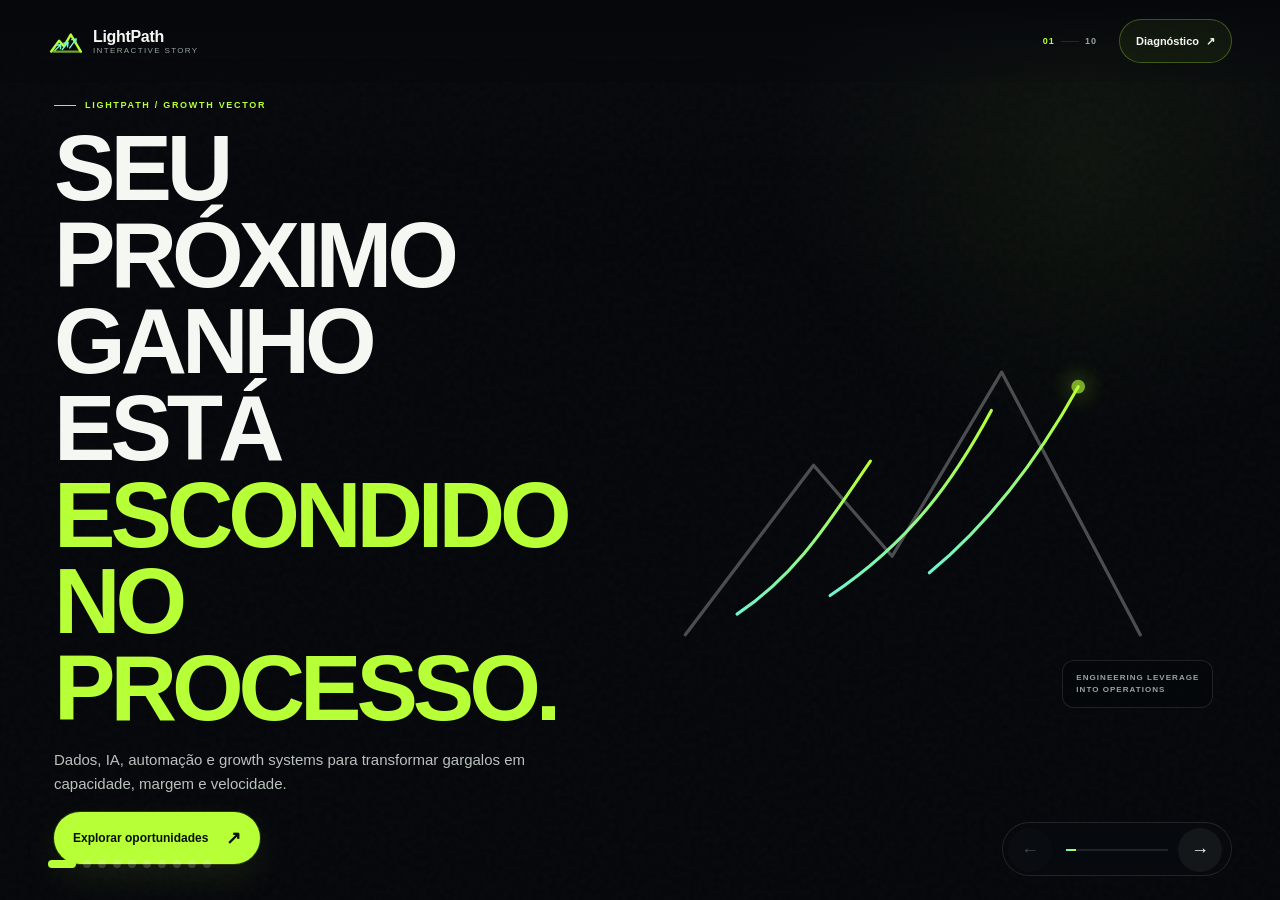
==== commit b1b7475f: "feat: add growth systems scene to interactive presentation" ====
--- a/apresentacao/index.html
+++ b/apresentacao/index.html
@@ -4,7 +4,7 @@
   <meta charset="utf-8" />
   <meta name="viewport" content="width=device-width,initial-scale=1,viewport-fit=cover" />
   <meta name="theme-color" content="#05070b" />
-  <meta name="description" content="Apresentação interativa da LightPath Tecnologia: dados, IA, automação e performance operacional." />
+  <meta name="description" content="Apresentação interativa da LightPath Tecnologia: dados, IA, automação, growth systems e performance operacional." />
   <title>Apresentação Interativa — LightPath Tecnologia</title>
   <link rel="icon" type="image/svg+xml" href="../favicon.svg" />
   <link rel="preconnect" href="https://fonts.googleapis.com" />
@@ -20,218 +20,37 @@
 
   <header class="appbar">
     <a href="../" class="app-brand" aria-label="Voltar para LightPath Tecnologia">
-      <svg viewBox="0 0 34 34" fill="none" aria-hidden="true">
-        <path d="M3 27 10.5 16.8l4.5 5.2L21.5 11 31 27" stroke="currentColor" stroke-width="2.3" stroke-linecap="round" stroke-linejoin="round"/>
-        <path d="M6.5 26 12.2 20.2m0 0-.5 4.1m.5-4.1-4 .7M13.5 25 19 18.3m0 0-.6 4.2m.6-4.2-4.1.7M20.5 23.5 26.6 15m0 0-.6 4.3m.6-4.3-4.2.7" class="growth-vector" stroke-linecap="round" stroke-linejoin="round"/>
-        <path d="M5 27h25" stroke="currentColor" stroke-width="2.1" stroke-linecap="round" opacity=".62"/>
-      </svg>
+      <svg viewBox="0 0 34 34" fill="none" aria-hidden="true"><path d="M3 27 10.5 16.8l4.5 5.2L21.5 11 31 27" stroke="currentColor" stroke-width="2.3" stroke-linecap="round" stroke-linejoin="round"/><path d="M6.5 26 12.2 20.2m0 0-.5 4.1m.5-4.1-4 .7M13.5 25 19 18.3m0 0-.6 4.2m.6-4.2-4.1.7M20.5 23.5 26.6 15m0 0-.6 4.3m.6-4.3-4.2.7" class="growth-vector" stroke-linecap="round" stroke-linejoin="round"/><path d="M5 27h25" stroke="currentColor" stroke-width="2.1" stroke-linecap="round" opacity=".62"/></svg>
       <span><strong>LightPath</strong><small>interactive story</small></span>
     </a>
-
-    <div class="app-status"><span id="scene-number">01</span><i></i><span>09</span></div>
+    <div class="app-status"><span id="scene-number">01</span><i></i><span>10</span></div>
     <a href="../#contato" class="app-cta">Diagnóstico <span>↗</span></a>
   </header>
 
   <main class="story" id="story" tabindex="0" aria-live="polite">
-    <section class="scene scene--hero is-active" data-scene="0" aria-labelledby="scene0-title">
-      <div class="scene-inner hero-layout">
-        <div class="scene-copy">
-          <span class="scene-kicker" data-reveal>LIGHTPATH / GROWTH VECTOR</span>
-          <h1 id="scene0-title" data-reveal>Seu próximo ganho está <em>escondido no processo.</em></h1>
-          <p data-reveal>Dados, IA e automação para transformar gargalos em capacidade, margem e velocidade.</p>
-          <button class="primary-action js-next" type="button" data-reveal>Explorar oportunidades <span>↗</span></button>
-        </div>
-        <div class="hero-vector" aria-hidden="true" data-reveal>
-          <svg viewBox="0 0 520 520">
-            <defs><linearGradient id="heroGrad" x1="0" y1="1" x2="1" y2="0"><stop stop-color="#70f4d0"/><stop offset="1" stop-color="#b7ff37"/></linearGradient></defs>
-            <path class="mountain" d="M40 408 164 244l76 88 106-178 134 254"/>
-            <path class="vector vector-a" d="M90 388 C150 348 181 295 219 240"/>
-            <path class="vector vector-b" d="M180 370 C258 318 300 258 336 191"/>
-            <path class="vector vector-c" d="M276 348 C340 295 385 231 420 168"/>
-            <circle cx="420" cy="168" r="7" class="pulse"/>
-          </svg>
-          <span class="hero-badge">ENGINEERING LEVERAGE<br/>INTO OPERATIONS</span>
-        </div>
-      </div>
-    </section>
+    <section class="scene scene--hero is-active" data-scene="0" aria-labelledby="scene0-title"><div class="scene-inner hero-layout"><div class="scene-copy"><span class="scene-kicker" data-reveal>LIGHTPATH / GROWTH VECTOR</span><h1 id="scene0-title" data-reveal>Seu próximo ganho está <em>escondido no processo.</em></h1><p data-reveal>Dados, IA, automação e growth systems para transformar gargalos em capacidade, margem e velocidade.</p><button class="primary-action js-next" type="button" data-reveal>Explorar oportunidades <span>↗</span></button></div><div class="hero-vector" aria-hidden="true" data-reveal><svg viewBox="0 0 520 520"><defs><linearGradient id="heroGrad" x1="0" y1="1" x2="1" y2="0"><stop stop-color="#70f4d0"/><stop offset="1" stop-color="#b7ff37"/></linearGradient></defs><path class="mountain" d="M40 408 164 244l76 88 106-178 134 254"/><path class="vector vector-a" d="M90 388 C150 348 181 295 219 240"/><path class="vector vector-b" d="M180 370 C258 318 300 258 336 191"/><path class="vector vector-c" d="M276 348 C340 295 385 231 420 168"/><circle cx="420" cy="168" r="7" class="pulse"/></svg><span class="hero-badge">ENGINEERING LEVERAGE<br/>INTO OPERATIONS</span></div></div></section>
 
-    <section class="scene" data-scene="1" aria-labelledby="scene1-title">
-      <div class="scene-inner">
-        <span class="scene-kicker" data-reveal>01 / TESE</span>
-        <div class="impact-layout">
-          <div class="scene-copy compact-copy">
-            <h2 id="scene1-title" data-reveal>Tecnologia não é o produto. <em>O impacto é.</em></h2>
-            <p data-reveal>Clique no resultado que mais importa agora.</p>
-          </div>
-          <div class="impact-stage" data-reveal>
-            <div class="impact-core">
-              <small>OUTPUT</small><strong id="impact-core-title">IMPACTO</strong><span id="impact-core-sub">mensurável</span>
-            </div>
-            <button class="impact-choice is-selected" type="button" data-impact="custo" style="--x:8%;--y:14%"><b>01</b><span>REDUZIR<br/>CUSTO</span></button>
-            <button class="impact-choice" type="button" data-impact="decisao" style="--x:60%;--y:12%"><b>02</b><span>ACELERAR<br/>DECISÃO</span></button>
-            <button class="impact-choice" type="button" data-impact="escala" style="--x:33%;--y:69%"><b>03</b><span>CRIAR<br/>ESCALA</span></button>
-            <svg class="impact-lines" viewBox="0 0 600 430" aria-hidden="true"><path d="M110 120 C210 180 230 200 300 215"/><path d="M480 115 C400 170 370 190 300 215"/><path d="M290 350 C295 305 296 260 300 215"/></svg>
-          </div>
-        </div>
-      </div>
-    </section>
+    <section class="scene" data-scene="1" aria-labelledby="scene1-title"><div class="scene-inner"><span class="scene-kicker" data-reveal>01 / TESE</span><div class="impact-layout"><div class="scene-copy compact-copy"><h2 id="scene1-title" data-reveal>Tecnologia não é o produto. <em>O impacto é.</em></h2><p data-reveal>Clique no resultado que mais importa agora.</p></div><div class="impact-stage" data-reveal><div class="impact-core"><small>OUTPUT</small><strong id="impact-core-title">IMPACTO</strong><span id="impact-core-sub">mensurável</span></div><button class="impact-choice is-selected" type="button" data-impact="custo" style="--x:8%;--y:14%"><b>01</b><span>REDUZIR<br/>CUSTO</span></button><button class="impact-choice" type="button" data-impact="decisao" style="--x:60%;--y:12%"><b>02</b><span>ACELERAR<br/>DECISÃO</span></button><button class="impact-choice" type="button" data-impact="escala" style="--x:33%;--y:69%"><b>03</b><span>CRIAR<br/>ESCALA</span></button><svg class="impact-lines" viewBox="0 0 600 430" aria-hidden="true"><path d="M110 120 C210 180 230 200 300 215"/><path d="M480 115 C400 170 370 190 300 215"/><path d="M290 350 C295 305 296 260 300 215"/></svg></div></div></div></section>
 
-    <section class="scene" data-scene="2" aria-labelledby="scene2-title">
-      <div class="scene-inner">
-        <span class="scene-kicker" data-reveal>02 / DIAGNÓSTICO</span>
-        <div class="scene-heading" data-reveal><h2 id="scene2-title">Onde o valor <em>trava?</em></h2><p>Escolha o gargalo. O sistema mostra o primeiro vetor de ataque.</p></div>
-        <div class="bottleneck-grid" data-reveal>
-          <button class="bottleneck is-selected" type="button" data-bottleneck="dados"><span>01</span><b>DADOS DISPERSOS</b><i>⌁</i></button>
-          <button class="bottleneck" type="button" data-bottleneck="processo"><span>02</span><b>PROCESSO MANUAL</b><i>↯</i></button>
-          <button class="bottleneck" type="button" data-bottleneck="decisao"><span>03</span><b>DECISÃO ATRASADA</b><i>◫</i></button>
-          <button class="bottleneck" type="button" data-bottleneck="ia"><span>04</span><b>IA SEM CONTEXTO</b><i>✦</i></button>
-        </div>
-        <div class="bottleneck-result" data-reveal>
-          <div><small>PRIMEIRO VETOR</small><strong id="bottleneck-solution">DATA FOUNDATION</strong></div>
-          <p id="bottleneck-copy">Integrar fontes, criar contratos e tornar o dado confiável antes de acelerar analytics ou IA.</p>
-          <span id="bottleneck-metric">Métrica → latência + qualidade</span>
-        </div>
-      </div>
-    </section>
+    <section class="scene" data-scene="2" aria-labelledby="scene2-title"><div class="scene-inner"><span class="scene-kicker" data-reveal>02 / DIAGNÓSTICO</span><div class="scene-heading" data-reveal><h2 id="scene2-title">Onde o valor <em>trava?</em></h2><p>Escolha o gargalo. O sistema mostra o primeiro vetor de ataque.</p></div><div class="bottleneck-grid" data-reveal><button class="bottleneck is-selected" type="button" data-bottleneck="dados"><span>01</span><b>DADOS DISPERSOS</b><i>⌁</i></button><button class="bottleneck" type="button" data-bottleneck="processo"><span>02</span><b>PROCESSO MANUAL</b><i>↯</i></button><button class="bottleneck" type="button" data-bottleneck="decisao"><span>03</span><b>DECISÃO ATRASADA</b><i>◫</i></button><button class="bottleneck" type="button" data-bottleneck="ia"><span>04</span><b>IA SEM CONTEXTO</b><i>✦</i></button></div><div class="bottleneck-result" data-reveal><div><small>PRIMEIRO VETOR</small><strong id="bottleneck-solution">DATA FOUNDATION</strong></div><p id="bottleneck-copy">Integrar fontes, criar contratos e tornar o dado confiável antes de acelerar analytics ou IA.</p><span id="bottleneck-metric">Métrica → latência + qualidade</span></div></div></section>
 
-    <section class="scene" data-scene="3" aria-labelledby="scene3-title">
-      <div class="scene-inner solutions-layout">
-        <div class="scene-copy compact-copy">
-          <span class="scene-kicker" data-reveal>03 / SOLUÇÕES</span>
-          <h2 id="scene3-title" data-reveal>Quatro capacidades. <em>Uma operação mais inteligente.</em></h2>
-          <p data-reveal>Toque em uma frente para abrir o que ela destrava.</p>
-        </div>
-        <div class="solution-console" data-reveal>
-          <div class="solution-core">
-            <span id="solution-code">DATA / 01</span>
-            <strong id="solution-title">Data Platform</strong>
-            <p id="solution-copy">Base confiável para decidir, automatizar e escalar.</p>
-            <small id="solution-stack">Pipelines · lakehouse · qualidade · observabilidade</small>
-          </div>
-          <button class="solution-node is-selected" type="button" data-solution="data"><i>⌁</i><span>DATA</span></button>
-          <button class="solution-node" type="button" data-solution="ai"><i>✦</i><span>AI</span></button>
-          <button class="solution-node" type="button" data-solution="automation"><i>↯</i><span>AUTO</span></button>
-          <button class="solution-node" type="button" data-solution="analytics"><i>◫</i><span>BI / DS</span></button>
-          <div class="solution-orbit orbit-a"></div><div class="solution-orbit orbit-b"></div>
-        </div>
-      </div>
-    </section>
+    <section class="scene" data-scene="3" aria-labelledby="scene3-title"><div class="scene-inner solutions-layout"><div class="scene-copy compact-copy"><span class="scene-kicker" data-reveal>03 / SOLUÇÕES</span><h2 id="scene3-title" data-reveal>Quatro capacidades. <em>Uma operação mais inteligente.</em></h2><p data-reveal>Toque em uma frente para abrir o que ela destrava.</p></div><div class="solution-console" data-reveal><div class="solution-core"><span id="solution-code">DATA / 01</span><strong id="solution-title">Data Platform</strong><p id="solution-copy">Base confiável para decidir, automatizar e escalar.</p><small id="solution-stack">Pipelines · lakehouse · qualidade · observabilidade</small></div><button class="solution-node is-selected" type="button" data-solution="data"><i>⌁</i><span>DATA</span></button><button class="solution-node" type="button" data-solution="ai"><i>✦</i><span>AI</span></button><button class="solution-node" type="button" data-solution="automation"><i>↯</i><span>AUTO</span></button><button class="solution-node" type="button" data-solution="analytics"><i>◫</i><span>BI / DS</span></button><div class="solution-orbit orbit-a"></div><div class="solution-orbit orbit-b"></div></div></div></section>
 
-    <section class="scene" data-scene="4" aria-labelledby="scene4-title">
-      <div class="scene-inner">
-        <span class="scene-kicker" data-reveal>04 / ARQUITETURA</span>
-        <div class="scene-heading" data-reveal><h2 id="scene4-title">Como o valor <em>flui.</em></h2><p>A menor arquitetura capaz de produzir mudança operacional mensurável.</p></div>
-        <div class="architecture" data-reveal>
-          <div class="architecture-flow">
-            <button class="arch-node" type="button" data-arch="0"><small>01</small><b>SOURCES</b><span>APIs · DB · files</span></button>
-            <i class="arch-link"><span></span></i>
-            <button class="arch-node" type="button" data-arch="1"><small>02</small><b>DATA</b><span>quality · lakehouse</span></button>
-            <i class="arch-link"><span></span></i>
-            <button class="arch-node" type="button" data-arch="2"><small>03</small><b>AUTOMATION</b><span>events · APIs</span></button>
-            <i class="arch-link"><span></span></i>
-            <button class="arch-node" type="button" data-arch="3"><small>04</small><b>AI / MODELS</b><span>RAG · agents</span></button>
-            <i class="arch-link"><span></span></i>
-            <button class="arch-node" type="button" data-arch="4"><small>05</small><b>DECISION</b><span>BI · alerts · APIs</span></button>
-            <i class="arch-link"><span></span></i>
-            <button class="arch-node arch-node--roi" type="button" data-arch="5"><small>06</small><b>ROI</b><span>tempo · custo · capacidade</span></button>
-          </div>
-          <div class="control-layer"><span>CONTROL LAYER</span><b>SEGURANÇA</b><b>OBSERVABILIDADE</b><b>GOVERNANÇA</b><b>TESTES</b><b>HUMAN-IN-THE-LOOP</b></div>
-          <button class="ghost-action" id="activate-flow" type="button">Ativar o fluxo <span>→</span></button>
-        </div>
-      </div>
-    </section>
+    <section class="scene" data-scene="4" aria-labelledby="scene4-title"><div class="scene-inner"><span class="scene-kicker" data-reveal>04 / ARQUITETURA</span><div class="scene-heading" data-reveal><h2 id="scene4-title">Como o valor <em>flui.</em></h2><p>A menor arquitetura capaz de produzir mudança operacional mensurável.</p></div><div class="architecture" data-reveal><div class="architecture-flow"><button class="arch-node" type="button" data-arch="0"><small>01</small><b>SOURCES</b><span>APIs · DB · files</span></button><i class="arch-link"><span></span></i><button class="arch-node" type="button" data-arch="1"><small>02</small><b>DATA</b><span>quality · lakehouse</span></button><i class="arch-link"><span></span></i><button class="arch-node" type="button" data-arch="2"><small>03</small><b>AUTOMATION</b><span>events · APIs</span></button><i class="arch-link"><span></span></i><button class="arch-node" type="button" data-arch="3"><small>04</small><b>AI / MODELS</b><span>RAG · agents</span></button><i class="arch-link"><span></span></i><button class="arch-node" type="button" data-arch="4"><small>05</small><b>DECISION</b><span>BI · alerts · APIs</span></button><i class="arch-link"><span></span></i><button class="arch-node arch-node--roi" type="button" data-arch="5"><small>06</small><b>ROI</b><span>tempo · custo · capacidade</span></button></div><div class="control-layer"><span>CONTROL LAYER</span><b>SEGURANÇA</b><b>OBSERVABILIDADE</b><b>GOVERNANÇA</b><b>TESTES</b><b>HUMAN-IN-THE-LOOP</b></div><button class="ghost-action" id="activate-flow" type="button">Ativar o fluxo <span>→</span></button></div></div></section>
 
-    <section class="scene" data-scene="5" aria-labelledby="scene5-title">
-      <div class="scene-inner method-layout">
-        <div class="scene-copy compact-copy">
-          <span class="scene-kicker" data-reveal>05 / MÉTODO</span>
-          <h2 id="scene5-title" data-reveal>Primeiro o impacto.<br/><em>Depois a tecnologia.</em></h2>
-        </div>
-        <div class="method-app" data-reveal>
-          <div class="method-nav" role="tablist" aria-label="Etapas do método">
-            <button type="button" class="is-selected" data-method="0"><span>01</span>Diagnóstico</button>
-            <button type="button" data-method="1"><span>02</span>Desenho</button>
-            <button type="button" data-method="2"><span>03</span>Implementação</button>
-            <button type="button" data-method="3"><span>04</span>Otimização</button>
-          </div>
-          <div class="method-content">
-            <small id="method-tag">DIAGNÓSTICO</small>
-            <strong id="method-title">Mapeamos onde o valor está travado.</strong>
-            <div class="method-output"><span>OUTPUT</span><b id="method-output">Mapa de oportunidades priorizado</b></div>
-          </div>
-        </div>
-      </div>
-    </section>
+    <section class="scene scene--growth" data-scene="growth" aria-labelledby="growth-title"><div class="scene-inner growth-app-layout"><div class="scene-copy compact-copy"><span class="scene-kicker" data-reveal>05 / GROWTH SYSTEMS</span><h2 id="growth-title" data-reveal>Da mídia ao caixa. <em>Um único sistema.</em></h2><p data-reveal>Tráfego, funil, checkout, tracking e retenção conectados para aprender com receita real.</p></div><div class="growth-app" data-reveal><div class="growth-app-head"><span>REVENUE SYSTEM</span><i></i><b>LIVE</b></div><div class="growth-app-flow" aria-label="Fluxo comercial"><button type="button" class="growth-app-node is-active"><small>01</small><b>MEDIA</b><span>creative · traffic</span></button><span>→</span><button type="button" class="growth-app-node"><small>02</small><b>LANDING</b><span>quiz · message</span></button><span>→</span><button type="button" class="growth-app-node"><small>03</small><b>CHECKOUT</b><span>offer · payment</span></button><span>→</span><button type="button" class="growth-app-node"><small>04</small><b>ORDER</b><span>commercial truth</span></button><span>→</span><button type="button" class="growth-app-node"><small>05</small><b>LIFECYCLE</b><span>members · CRM</span></button></div><div class="growth-app-data"><span>ATTRIBUTION LAYER</span><b>UTM</b><b>event_id</b><b>Meta/CAPI</b><b>GA4</b><b>webhooks</b></div><div class="growth-app-value"><small>BUSINESS CASE · DIGITAL COMMERCE</small><strong>Growth com engenharia.</strong><p>Reconciliar sessão, campanha, checkout, pedido e entrega para saber onde o funil perde valor — e qual mudança merece o próximo investimento.</p></div></div></div></section>
 
-    <section class="scene" data-scene="6" aria-labelledby="scene6-title">
-      <div class="scene-inner">
-        <span class="scene-kicker" data-reveal>06 / ENGENHARIA COM PROVA</span>
-        <div class="scene-heading" data-reveal><h2 id="scene6-title">Escala real. <em>Menos esforço. Mais capacidade.</em></h2><p>Toque nos números para ver o que eles significam para a operação.</p></div>
-        <div class="proof-grid" data-reveal>
-          <button class="proof-tile is-selected" type="button" data-proof="scale"><strong data-count="10" data-prefix="" data-suffix="+ TB">10+ TB</strong><span>PROCESSADOS / MÊS</span></button>
-          <button class="proof-tile" type="button" data-proof="auto"><strong data-count="95" data-prefix="" data-suffix="%">95%</strong><span>FLUXOS AUTOMATIZADOS</span></button>
-          <button class="proof-tile" type="button" data-proof="manual"><strong data-count="50" data-prefix="-" data-suffix="%">-50%</strong><span>ESFORÇO MANUAL</span></button>
-          <button class="proof-tile" type="button" data-proof="ops"><strong data-count="20" data-prefix="+" data-suffix="%">+20%</strong><span>EFICIÊNCIA OPERACIONAL</span></button>
-        </div>
-        <div class="proof-meaning" data-reveal><small>LEITURA DE NEGÓCIO</small><strong id="proof-title">Capacidade para crescer sem linearizar infraestrutura.</strong><p id="proof-copy">Pipelines distribuídos e runtime otimizado transformam volume em capacidade operacional previsível.</p></div>
-      </div>
-    </section>
+    <section class="scene" data-scene="5" aria-labelledby="scene5-title"><div class="scene-inner method-layout"><div class="scene-copy compact-copy"><span class="scene-kicker" data-reveal>06 / MÉTODO</span><h2 id="scene5-title" data-reveal>Primeiro o impacto.<br/><em>Depois a tecnologia.</em></h2></div><div class="method-app" data-reveal><div class="method-nav" role="tablist" aria-label="Etapas do método"><button type="button" class="is-selected" data-method="0"><span>01</span>Diagnóstico</button><button type="button" data-method="1"><span>02</span>Desenho</button><button type="button" data-method="2"><span>03</span>Implementação</button><button type="button" data-method="3"><span>04</span>Otimização</button></div><div class="method-content"><small id="method-tag">DIAGNÓSTICO</small><strong id="method-title">Mapeamos onde o valor está travado.</strong><div class="method-output"><span>OUTPUT</span><b id="method-output">Mapa de oportunidades priorizado</b></div></div></div></div></section>
 
-    <section class="scene" data-scene="7" aria-labelledby="scene7-title">
-      <div class="scene-inner ai-layout">
-        <div class="scene-copy compact-copy">
-          <span class="scene-kicker" data-reveal>07 / APPLIED AI</span>
-          <h2 id="scene7-title" data-reveal>IA multimodal, <em>do dado ao deploy.</em></h2>
-          <p data-reveal>Modelo é só uma peça. Produto exige fluxo, controle e medição.</p>
-        </div>
-        <div class="ai-product" data-reveal>
-          <div class="ai-product-head"><span>SELECTED PROJECT</span><strong>Dermaly AI</strong><small>AI-assisted multimodal application</small></div>
-          <div class="ai-pipeline">
-            <button type="button" class="is-active" data-ai-step="0"><span>INPUT</span><b>image + profile</b><i>READY</i></button>
-            <button type="button" data-ai-step="1"><span>MODEL</span><b>multimodal analysis</b><i>RUN</i></button>
-            <button type="button" data-ai-step="2"><span>OUTPUT</span><b>structured JSON</b><i>VALID</i></button>
-            <button type="button" data-ai-step="3"><span>TRACKING</span><b>events + outcomes</b><i>ON</i></button>
-          </div>
-          <div class="ai-signal"><span></span><b id="ai-message">Contexto entra. A análise começa com dados estruturados.</b></div>
-        </div>
-      </div>
-    </section>
+    <section class="scene" data-scene="6" aria-labelledby="scene6-title"><div class="scene-inner"><span class="scene-kicker" data-reveal>07 / ENGENHARIA COM PROVA</span><div class="scene-heading" data-reveal><h2 id="scene6-title">Escala real. <em>Menos esforço. Mais capacidade.</em></h2><p>Toque nos números para ver o que eles significam para a operação.</p></div><div class="proof-grid" data-reveal><button class="proof-tile is-selected" type="button" data-proof="scale"><strong data-count="10" data-prefix="" data-suffix="+ TB">10+ TB</strong><span>PROCESSADOS / MÊS</span></button><button class="proof-tile" type="button" data-proof="auto"><strong data-count="95" data-prefix="" data-suffix="%">95%</strong><span>FLUXOS AUTOMATIZADOS</span></button><button class="proof-tile" type="button" data-proof="manual"><strong data-count="50" data-prefix="-" data-suffix="%">-50%</strong><span>ESFORÇO MANUAL</span></button><button class="proof-tile" type="button" data-proof="ops"><strong data-count="20" data-prefix="+" data-suffix="%">+20%</strong><span>EFICIÊNCIA OPERACIONAL</span></button></div><div class="proof-meaning" data-reveal><small>LEITURA DE NEGÓCIO</small><strong id="proof-title">Capacidade para crescer sem linearizar infraestrutura.</strong><p id="proof-copy">Pipelines distribuídos e runtime otimizado transformam volume em capacidade operacional previsível.</p></div></div></section>
 
-    <section class="scene scene--final" data-scene="8" aria-labelledby="scene8-title">
-      <div class="scene-inner final-layout">
-        <div class="scene-copy compact-copy">
-          <span class="scene-kicker" data-reveal>08 / DISCOVERY</span>
-          <h2 id="scene8-title" data-reveal>Qual gargalo merece ser <em>removido primeiro?</em></h2>
-          <p data-reveal>Escolha um sinal da sua operação. O diagnóstico aponta onde começar.</p>
-        </div>
-        <div class="diagnostic-app" data-reveal>
-          <div class="diagnostic-options" role="group" aria-label="Selecione seu principal gargalo">
-            <button type="button" data-diagnostic="manual">Processo manual</button>
-            <button type="button" data-diagnostic="data">Dados dispersos</button>
-            <button type="button" data-diagnostic="decision">Decisão atrasada</button>
-            <button type="button" data-diagnostic="ai">IA sem caso de uso</button>
-            <button type="button" data-diagnostic="scale">Operação sem escala</button>
-          </div>
-          <div class="diagnostic-result" id="diagnostic-result">
-            <span>SELECIONE UM GARGALO ↑</span>
-            <strong>Encontramos o primeiro vetor de ganho.</strong>
-            <p>Vamos medir tempo, custo, risco e capacidade antes de propor qualquer arquitetura.</p>
-          </div>
-          <a href="../#contato" class="primary-action diagnostic-cta">Abrir diagnóstico <span>↗</span></a>
-        </div>
-        <div class="legal-line" data-reveal>Lightpath Tecnologia Ltda · CNPJ 65.652.507/0001-75</div>
-      </div>
-    </section>
+    <section class="scene" data-scene="7" aria-labelledby="scene7-title"><div class="scene-inner ai-layout"><div class="scene-copy compact-copy"><span class="scene-kicker" data-reveal>08 / APPLIED AI</span><h2 id="scene7-title" data-reveal>IA multimodal, <em>do dado ao deploy.</em></h2><p data-reveal>Modelo é só uma peça. Produto exige fluxo, controle e medição.</p></div><div class="ai-product" data-reveal><div class="ai-product-head"><span>SELECTED PROJECT</span><strong>Dermaly AI</strong><small>AI-assisted multimodal application</small></div><div class="ai-pipeline"><button type="button" class="is-active" data-ai-step="0"><span>INPUT</span><b>image + profile</b><i>READY</i></button><button type="button" data-ai-step="1"><span>MODEL</span><b>multimodal analysis</b><i>RUN</i></button><button type="button" data-ai-step="2"><span>OUTPUT</span><b>structured JSON</b><i>VALID</i></button><button type="button" data-ai-step="3"><span>TRACKING</span><b>events + outcomes</b><i>ON</i></button></div><div class="ai-signal"><span></span><b id="ai-message">Contexto entra. A análise começa com dados estruturados.</b></div></div></div></section>
+
+    <section class="scene scene--final" data-scene="8" aria-labelledby="scene8-title"><div class="scene-inner final-layout"><div class="scene-copy compact-copy"><span class="scene-kicker" data-reveal>09 / DISCOVERY</span><h2 id="scene8-title" data-reveal>Qual gargalo merece ser <em>removido primeiro?</em></h2><p data-reveal>Escolha um sinal da sua operação. O diagnóstico aponta onde começar.</p></div><div class="diagnostic-app" data-reveal><div class="diagnostic-options" role="group" aria-label="Selecione seu principal gargalo"><button type="button" data-diagnostic="manual">Processo manual</button><button type="button" data-diagnostic="data">Dados dispersos</button><button type="button" data-diagnostic="decision">Decisão atrasada</button><button type="button" data-diagnostic="ai">IA sem caso de uso</button><button type="button" data-diagnostic="scale">Operação sem escala</button></div><div class="diagnostic-result" id="diagnostic-result"><span>SELECIONE UM GARGALO ↑</span><strong>Encontramos o primeiro vetor de ganho.</strong><p>Vamos medir tempo, custo, risco e capacidade antes de propor qualquer arquitetura.</p></div><a href="../#contato" class="primary-action diagnostic-cta">Abrir diagnóstico <span>↗</span></a></div><div class="legal-line" data-reveal>Lightpath Tecnologia Ltda · CNPJ 65.652.507/0001-75</div></div></section>
   </main>
 
-  <nav class="story-controls" aria-label="Navegação da apresentação">
-    <button id="prev-scene" type="button" aria-label="Cena anterior">←</button>
-    <div class="story-progress" aria-hidden="true"><span id="story-progress-bar"></span></div>
-    <button id="next-scene" type="button" aria-label="Próxima cena">→</button>
-  </nav>
-
+  <nav class="story-controls" aria-label="Navegação da apresentação"><button id="prev-scene" type="button" aria-label="Cena anterior">←</button><div class="story-progress" aria-hidden="true"><span id="story-progress-bar"></span></div><button id="next-scene" type="button" aria-label="Próxima cena">→</button></nav>
   <div class="scene-dots" id="scene-dots" aria-label="Ir para cena"></div>
-
   <script src="https://cdnjs.cloudflare.com/ajax/libs/gsap/3.13.0/gsap.min.js"></script>
   <script src="presentation.js"></script>
 </body>
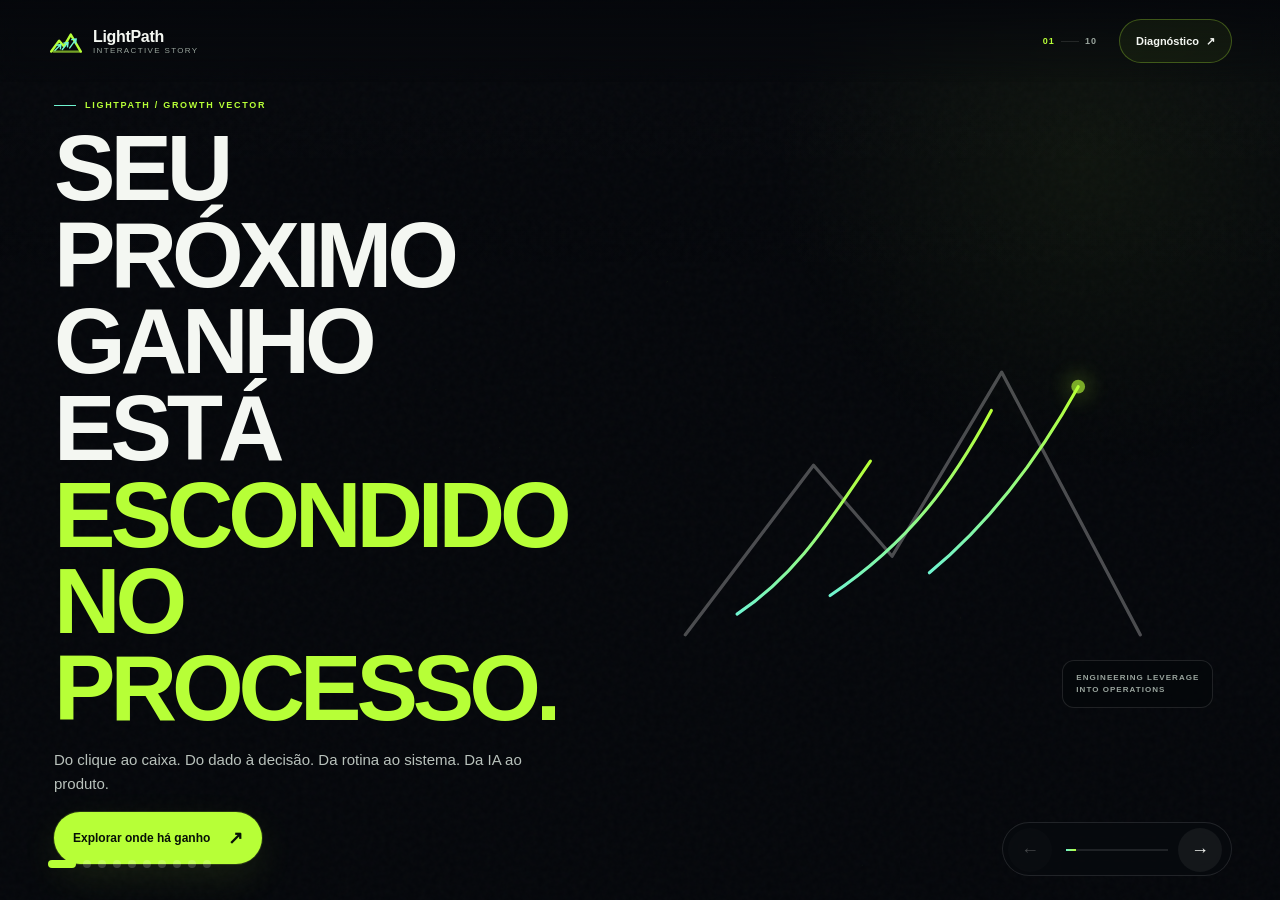
==== commit 613e42d0: "copy: align interactive presentation with clearer LightPath positioning" ====
--- a/apresentacao/index.html
+++ b/apresentacao/index.html
@@ -4,7 +4,7 @@
   <meta charset="utf-8" />
   <meta name="viewport" content="width=device-width,initial-scale=1,viewport-fit=cover" />
   <meta name="theme-color" content="#05070b" />
-  <meta name="description" content="Apresentação interativa da LightPath Tecnologia: dados, IA, automação, growth systems e performance operacional." />
+  <meta name="description" content="Apresentação interativa da LightPath Tecnologia: do clique ao caixa, do dado à decisão, da rotina ao sistema e da IA ao produto." />
   <title>Apresentação Interativa — LightPath Tecnologia</title>
   <link rel="icon" type="image/svg+xml" href="../favicon.svg" />
   <link rel="preconnect" href="https://fonts.googleapis.com" />
@@ -28,7 +28,7 @@
   </header>
 
   <main class="story" id="story" tabindex="0" aria-live="polite">
-    <section class="scene scene--hero is-active" data-scene="0" aria-labelledby="scene0-title"><div class="scene-inner hero-layout"><div class="scene-copy"><span class="scene-kicker" data-reveal>LIGHTPATH / GROWTH VECTOR</span><h1 id="scene0-title" data-reveal>Seu próximo ganho está <em>escondido no processo.</em></h1><p data-reveal>Dados, IA, automação e growth systems para transformar gargalos em capacidade, margem e velocidade.</p><button class="primary-action js-next" type="button" data-reveal>Explorar oportunidades <span>↗</span></button></div><div class="hero-vector" aria-hidden="true" data-reveal><svg viewBox="0 0 520 520"><defs><linearGradient id="heroGrad" x1="0" y1="1" x2="1" y2="0"><stop stop-color="#70f4d0"/><stop offset="1" stop-color="#b7ff37"/></linearGradient></defs><path class="mountain" d="M40 408 164 244l76 88 106-178 134 254"/><path class="vector vector-a" d="M90 388 C150 348 181 295 219 240"/><path class="vector vector-b" d="M180 370 C258 318 300 258 336 191"/><path class="vector vector-c" d="M276 348 C340 295 385 231 420 168"/><circle cx="420" cy="168" r="7" class="pulse"/></svg><span class="hero-badge">ENGINEERING LEVERAGE<br/>INTO OPERATIONS</span></div></div></section>
+    <section class="scene scene--hero is-active" data-scene="0" aria-labelledby="scene0-title"><div class="scene-inner hero-layout"><div class="scene-copy"><span class="scene-kicker" data-reveal>LIGHTPATH / GROWTH VECTOR</span><h1 id="scene0-title" data-reveal>Seu próximo ganho está <em>escondido no processo.</em></h1><p data-reveal>Do clique ao caixa. Do dado à decisão. Da rotina ao sistema. Da IA ao produto.</p><button class="primary-action js-next" type="button" data-reveal>Explorar onde há ganho <span>↗</span></button></div><div class="hero-vector" aria-hidden="true" data-reveal><svg viewBox="0 0 520 520"><defs><linearGradient id="heroGrad" x1="0" y1="1" x2="1" y2="0"><stop stop-color="#70f4d0"/><stop offset="1" stop-color="#b7ff37"/></linearGradient></defs><path class="mountain" d="M40 408 164 244l76 88 106-178 134 254"/><path class="vector vector-a" d="M90 388 C150 348 181 295 219 240"/><path class="vector vector-b" d="M180 370 C258 318 300 258 336 191"/><path class="vector vector-c" d="M276 348 C340 295 385 231 420 168"/><circle cx="420" cy="168" r="7" class="pulse"/></svg><span class="hero-badge">ENGINEERING LEVERAGE<br/>INTO OPERATIONS</span></div></div></section>
 
     <section class="scene" data-scene="1" aria-labelledby="scene1-title"><div class="scene-inner"><span class="scene-kicker" data-reveal>01 / TESE</span><div class="impact-layout"><div class="scene-copy compact-copy"><h2 id="scene1-title" data-reveal>Tecnologia não é o produto. <em>O impacto é.</em></h2><p data-reveal>Clique no resultado que mais importa agora.</p></div><div class="impact-stage" data-reveal><div class="impact-core"><small>OUTPUT</small><strong id="impact-core-title">IMPACTO</strong><span id="impact-core-sub">mensurável</span></div><button class="impact-choice is-selected" type="button" data-impact="custo" style="--x:8%;--y:14%"><b>01</b><span>REDUZIR<br/>CUSTO</span></button><button class="impact-choice" type="button" data-impact="decisao" style="--x:60%;--y:12%"><b>02</b><span>ACELERAR<br/>DECISÃO</span></button><button class="impact-choice" type="button" data-impact="escala" style="--x:33%;--y:69%"><b>03</b><span>CRIAR<br/>ESCALA</span></button><svg class="impact-lines" viewBox="0 0 600 430" aria-hidden="true"><path d="M110 120 C210 180 230 200 300 215"/><path d="M480 115 C400 170 370 190 300 215"/><path d="M290 350 C295 305 296 260 300 215"/></svg></div></div></div></section>
 
@@ -38,7 +38,7 @@
 
     <section class="scene" data-scene="4" aria-labelledby="scene4-title"><div class="scene-inner"><span class="scene-kicker" data-reveal>04 / ARQUITETURA</span><div class="scene-heading" data-reveal><h2 id="scene4-title">Como o valor <em>flui.</em></h2><p>A menor arquitetura capaz de produzir mudança operacional mensurável.</p></div><div class="architecture" data-reveal><div class="architecture-flow"><button class="arch-node" type="button" data-arch="0"><small>01</small><b>SOURCES</b><span>APIs · DB · files</span></button><i class="arch-link"><span></span></i><button class="arch-node" type="button" data-arch="1"><small>02</small><b>DATA</b><span>quality · lakehouse</span></button><i class="arch-link"><span></span></i><button class="arch-node" type="button" data-arch="2"><small>03</small><b>AUTOMATION</b><span>events · APIs</span></button><i class="arch-link"><span></span></i><button class="arch-node" type="button" data-arch="3"><small>04</small><b>AI / MODELS</b><span>RAG · agents</span></button><i class="arch-link"><span></span></i><button class="arch-node" type="button" data-arch="4"><small>05</small><b>DECISION</b><span>BI · alerts · APIs</span></button><i class="arch-link"><span></span></i><button class="arch-node arch-node--roi" type="button" data-arch="5"><small>06</small><b>ROI</b><span>tempo · custo · capacidade</span></button></div><div class="control-layer"><span>CONTROL LAYER</span><b>SEGURANÇA</b><b>OBSERVABILIDADE</b><b>GOVERNANÇA</b><b>TESTES</b><b>HUMAN-IN-THE-LOOP</b></div><button class="ghost-action" id="activate-flow" type="button">Ativar o fluxo <span>→</span></button></div></div></section>
 
-    <section class="scene scene--growth" data-scene="growth" aria-labelledby="growth-title"><div class="scene-inner growth-app-layout"><div class="scene-copy compact-copy"><span class="scene-kicker" data-reveal>05 / GROWTH SYSTEMS</span><h2 id="growth-title" data-reveal>Da mídia ao caixa. <em>Um único sistema.</em></h2><p data-reveal>Tráfego, funil, checkout, tracking e retenção conectados para aprender com receita real.</p></div><div class="growth-app" data-reveal><div class="growth-app-head"><span>REVENUE SYSTEM</span><i></i><b>LIVE</b></div><div class="growth-app-flow" aria-label="Fluxo comercial"><button type="button" class="growth-app-node is-active"><small>01</small><b>MEDIA</b><span>creative · traffic</span></button><span>→</span><button type="button" class="growth-app-node"><small>02</small><b>LANDING</b><span>quiz · message</span></button><span>→</span><button type="button" class="growth-app-node"><small>03</small><b>CHECKOUT</b><span>offer · payment</span></button><span>→</span><button type="button" class="growth-app-node"><small>04</small><b>ORDER</b><span>commercial truth</span></button><span>→</span><button type="button" class="growth-app-node"><small>05</small><b>LIFECYCLE</b><span>members · CRM</span></button></div><div class="growth-app-data"><span>ATTRIBUTION LAYER</span><b>UTM</b><b>event_id</b><b>Meta/CAPI</b><b>GA4</b><b>webhooks</b></div><div class="growth-app-value"><small>BUSINESS CASE · DIGITAL COMMERCE</small><strong>Growth com engenharia.</strong><p>Reconciliar sessão, campanha, checkout, pedido e entrega para saber onde o funil perde valor — e qual mudança merece o próximo investimento.</p></div></div></div></section>
+    <section class="scene scene--growth" data-scene="growth" aria-labelledby="growth-title"><div class="scene-inner growth-app-layout"><div class="scene-copy compact-copy"><span class="scene-kicker" data-reveal>05 / GROWTH SYSTEMS</span><h2 id="growth-title" data-reveal>Da mídia ao caixa. <em>Um único sistema.</em></h2><p data-reveal>Você investe para trazer uma pessoa. Nós seguimos o caminho até a receita para descobrir onde o valor está vazando.</p></div><div class="growth-app" data-reveal><div class="growth-app-head"><span>REVENUE SYSTEM</span><i></i><b>LIVE</b></div><div class="growth-app-flow" aria-label="Fluxo comercial"><button type="button" class="growth-app-node is-active"><small>01</small><b>MEDIA</b><span>creative · traffic</span></button><span>→</span><button type="button" class="growth-app-node"><small>02</small><b>LANDING</b><span>quiz · message</span></button><span>→</span><button type="button" class="growth-app-node"><small>03</small><b>CHECKOUT</b><span>offer · payment</span></button><span>→</span><button type="button" class="growth-app-node"><small>04</small><b>ORDER</b><span>commercial truth</span></button><span>→</span><button type="button" class="growth-app-node"><small>05</small><b>LIFECYCLE</b><span>members · CRM</span></button></div><div class="growth-app-data"><span>ATTRIBUTION LAYER</span><b>UTM</b><b>event_id</b><b>Meta/CAPI</b><b>GA4</b><b>webhooks</b></div><div class="growth-app-value"><small>BUSINESS CASE · DIGITAL COMMERCE</small><strong>Do clique ao caixa, sem caixa-preta.</strong><p>Conectamos sessão, campanha, checkout, pedido e entrega para saber se o próximo ganho está no anúncio, na página, na oferta, no pagamento ou na retenção.</p></div></div></div></section>
 
     <section class="scene" data-scene="5" aria-labelledby="scene5-title"><div class="scene-inner method-layout"><div class="scene-copy compact-copy"><span class="scene-kicker" data-reveal>06 / MÉTODO</span><h2 id="scene5-title" data-reveal>Primeiro o impacto.<br/><em>Depois a tecnologia.</em></h2></div><div class="method-app" data-reveal><div class="method-nav" role="tablist" aria-label="Etapas do método"><button type="button" class="is-selected" data-method="0"><span>01</span>Diagnóstico</button><button type="button" data-method="1"><span>02</span>Desenho</button><button type="button" data-method="2"><span>03</span>Implementação</button><button type="button" data-method="3"><span>04</span>Otimização</button></div><div class="method-content"><small id="method-tag">DIAGNÓSTICO</small><strong id="method-title">Mapeamos onde o valor está travado.</strong><div class="method-output"><span>OUTPUT</span><b id="method-output">Mapa de oportunidades priorizado</b></div></div></div></div></section>
 
@@ -46,7 +46,7 @@
 
     <section class="scene" data-scene="7" aria-labelledby="scene7-title"><div class="scene-inner ai-layout"><div class="scene-copy compact-copy"><span class="scene-kicker" data-reveal>08 / APPLIED AI</span><h2 id="scene7-title" data-reveal>IA multimodal, <em>do dado ao deploy.</em></h2><p data-reveal>Modelo é só uma peça. Produto exige fluxo, controle e medição.</p></div><div class="ai-product" data-reveal><div class="ai-product-head"><span>SELECTED PROJECT</span><strong>Dermaly AI</strong><small>AI-assisted multimodal application</small></div><div class="ai-pipeline"><button type="button" class="is-active" data-ai-step="0"><span>INPUT</span><b>image + profile</b><i>READY</i></button><button type="button" data-ai-step="1"><span>MODEL</span><b>multimodal analysis</b><i>RUN</i></button><button type="button" data-ai-step="2"><span>OUTPUT</span><b>structured JSON</b><i>VALID</i></button><button type="button" data-ai-step="3"><span>TRACKING</span><b>events + outcomes</b><i>ON</i></button></div><div class="ai-signal"><span></span><b id="ai-message">Contexto entra. A análise começa com dados estruturados.</b></div></div></div></section>
 
-    <section class="scene scene--final" data-scene="8" aria-labelledby="scene8-title"><div class="scene-inner final-layout"><div class="scene-copy compact-copy"><span class="scene-kicker" data-reveal>09 / DISCOVERY</span><h2 id="scene8-title" data-reveal>Qual gargalo merece ser <em>removido primeiro?</em></h2><p data-reveal>Escolha um sinal da sua operação. O diagnóstico aponta onde começar.</p></div><div class="diagnostic-app" data-reveal><div class="diagnostic-options" role="group" aria-label="Selecione seu principal gargalo"><button type="button" data-diagnostic="manual">Processo manual</button><button type="button" data-diagnostic="data">Dados dispersos</button><button type="button" data-diagnostic="decision">Decisão atrasada</button><button type="button" data-diagnostic="ai">IA sem caso de uso</button><button type="button" data-diagnostic="scale">Operação sem escala</button></div><div class="diagnostic-result" id="diagnostic-result"><span>SELECIONE UM GARGALO ↑</span><strong>Encontramos o primeiro vetor de ganho.</strong><p>Vamos medir tempo, custo, risco e capacidade antes de propor qualquer arquitetura.</p></div><a href="../#contato" class="primary-action diagnostic-cta">Abrir diagnóstico <span>↗</span></a></div><div class="legal-line" data-reveal>Lightpath Tecnologia Ltda · CNPJ 65.652.507/0001-75</div></div></section>
+    <section class="scene scene--final" data-scene="8" aria-labelledby="scene8-title"><div class="scene-inner final-layout"><div class="scene-copy compact-copy"><span class="scene-kicker" data-reveal>09 / DISCOVERY</span><h2 id="scene8-title" data-reveal>Qual gargalo merece ser <em>removido primeiro?</em></h2><p data-reveal>Traga o problema em linguagem de negócio. Nós encontramos o primeiro vetor de ganho.</p></div><div class="diagnostic-app" data-reveal><div class="diagnostic-options" role="group" aria-label="Selecione seu principal gargalo"><button type="button" data-diagnostic="manual">Processo manual</button><button type="button" data-diagnostic="data">Dados dispersos</button><button type="button" data-diagnostic="decision">Decisão atrasada</button><button type="button" data-diagnostic="ai">IA sem caso de uso</button><button type="button" data-diagnostic="scale">Operação sem escala</button></div><div class="diagnostic-result" id="diagnostic-result"><span>SELECIONE UM GARGALO ↑</span><strong>Encontramos o primeiro vetor de ganho.</strong><p>Vamos medir tempo, custo, risco e capacidade antes de propor qualquer arquitetura.</p></div><a href="../#contato" class="primary-action diagnostic-cta">Abrir diagnóstico <span>↗</span></a></div><div class="legal-line" data-reveal>Lightpath Tecnologia Ltda · CNPJ 65.652.507/0001-75</div></div></section>
   </main>
 
   <nav class="story-controls" aria-label="Navegação da apresentação"><button id="prev-scene" type="button" aria-label="Cena anterior">←</button><div class="story-progress" aria-hidden="true"><span id="story-progress-bar"></span></div><button id="next-scene" type="button" aria-label="Próxima cena">→</button></nav>
--- a/apresentacao/mobile-safe-area.css
+++ b/apresentacao/mobile-safe-area.css
@@ -1,63 +1,63 @@
-/* LightPath presentation — iOS/mobile navigation dock fix */
+/* LightPath interactive presentation — mobile-first app shell */
+
+/* Growth Systems scene */
+.growth-app-layout{gap:18px}.growth-app{border:1px solid var(--line);border-radius:22px;overflow:hidden;background:linear-gradient(145deg,rgba(112,244,208,.04),rgba(255,255,255,.015));box-shadow:0 22px 70px rgba(0,0,0,.24)}.growth-app-head{height:44px;padding:0 14px;display:flex;align-items:center;gap:9px;border-bottom:1px solid var(--line);font:700 7px var(--display);letter-spacing:.15em;color:var(--muted)}.growth-app-head i{flex:1;height:1px;background:linear-gradient(90deg,rgba(112,244,208,.18),rgba(183,255,55,.6),transparent)}.growth-app-head b{color:var(--accent);font-size:7px}.growth-app-flow{padding:12px;display:grid;gap:6px}.growth-app-flow>span{display:none}.growth-app-node{border:1px solid var(--line);border-radius:13px;background:rgba(255,255,255,.025);padding:9px 10px;color:var(--text);text-align:left;display:grid;grid-template-columns:30px 1fr;grid-template-rows:auto auto;cursor:pointer}.growth-app-node small{grid-row:1/3;align-self:center;color:var(--accent2);font:700 7px var(--display)}.growth-app-node b{font:700 10px var(--display)}.growth-app-node span{font-size:8px;color:var(--muted);margin-top:2px}.growth-app-node.is-active{border-color:rgba(183,255,55,.5);background:rgba(183,255,55,.08)}.growth-app-data{padding:10px 12px;border-top:1px solid rgba(112,244,208,.14);border-bottom:1px solid rgba(112,244,208,.14);display:flex;gap:5px;flex-wrap:wrap;background:rgba(112,244,208,.025)}.growth-app-data span{width:100%;font:700 7px var(--display);letter-spacing:.13em;color:var(--accent2)}.growth-app-data b{font-size:7px;padding:4px 6px;border:1px solid var(--line);border-radius:999px;color:#aab5ae}.growth-app-value{padding:12px 14px;display:flex;flex-direction:column;gap:5px}.growth-app-value small{font:700 7px var(--display);letter-spacing:.12em;color:var(--accent2)}.growth-app-value strong{font:700 18px var(--display)}.growth-app-value p{font-size:9px;line-height:1.45}
+
 @media (max-width:759px){
-  :root{--mobile-controls-h:66px;--mobile-controls-gap:10px}
+  :root{--mobile-controls-h:62px;--mobile-controls-gap:8px}
+  html,body{height:100%;height:100dvh;overflow:hidden}
+  .story{height:100dvh;min-height:100dvh;padding-bottom:calc(var(--mobile-controls-h) + var(--mobile-controls-gap) + env(safe-area-inset-bottom,0px))}
 
-  html,body{height:100%;height:100dvh;overflow:hidden}
-  .story{
-    height:100dvh;
-    min-height:100dvh;
-    padding-bottom:calc(var(--mobile-controls-h) + var(--mobile-controls-gap) + env(safe-area-inset-bottom,0px));
-  }
+  /* Every scene behaves like an app screen, not a long web page. */
+  .scene{inset:0 0 calc(var(--mobile-controls-h) + var(--mobile-controls-gap) + env(safe-area-inset-bottom,0px)) 0;padding:70px 14px 8px;overflow:hidden;overscroll-behavior:none}
+  .scene-inner{height:100%;min-height:0;margin:0 auto;justify-content:center;gap:12px;overflow:hidden}
+  .scene-kicker{font-size:7px;letter-spacing:.15em;gap:7px}.scene-kicker:before{width:16px}
+  h1{font-size:clamp(34px,10.5vw,54px);line-height:.92}h2{font-size:clamp(30px,9.5vw,48px);line-height:.93}
+  p{font-size:11px;line-height:1.45}.scene-copy{gap:10px}.compact-copy{gap:9px}.scene-heading{gap:7px}
+  .primary-action{min-height:46px;padding:0 16px;font-size:10px}.primary-action span{font-size:15px}
 
-  /* The active scene ends before the navigation dock, so controls never cover content. */
-  .scene{
-    inset:0 0 calc(var(--mobile-controls-h) + var(--mobile-controls-gap) + env(safe-area-inset-bottom,0px)) 0;
-    padding:82px 16px 22px;
-    scroll-padding-bottom:24px;
-    overscroll-behavior-y:contain;
-  }
-  .scene-inner{
-    min-height:calc(100dvh - 82px - var(--mobile-controls-h) - var(--mobile-controls-gap) - env(safe-area-inset-bottom,0px) - 22px);
-  }
+  /* Hero */
+  .hero-layout{gap:8px}.hero-vector{min-height:210px}.hero-vector svg{width:min(72vw,290px)}.hero-badge{bottom:2%;right:3%;font-size:6px;padding:8px 9px}
 
-  /* Dedicated bottom dock: visually anchored to the app, not floating over the slide. */
-  .story-controls{
-    left:12px;
-    right:12px;
-    bottom:max(8px,env(safe-area-inset-bottom,0px));
-    height:58px;
-    z-index:35;
-    margin:0;
-    padding:6px;
-    border-radius:22px;
-    background:rgba(7,10,14,.96);
-    box-shadow:0 -12px 38px rgba(5,7,11,.58),0 10px 34px rgba(0,0,0,.28);
-    backdrop-filter:blur(18px) saturate(130%);
-    -webkit-backdrop-filter:blur(18px) saturate(130%);
-  }
-  .story-controls button{width:46px;height:46px}
+  /* Thesis */
+  .impact-layout{gap:12px}.impact-stage{min-height:315px;border-radius:20px}.impact-core{width:126px;height:126px}.impact-core strong{font-size:15px}.impact-choice{min-width:92px;padding:9px}.impact-choice b{font-size:7px;margin-bottom:5px}.impact-choice span{font-size:9px}
 
-  /* Fade separates scene content from the fixed navigation zone. */
-  .story:after{
-    content:'';
-    position:fixed;
-    z-index:29;
-    pointer-events:none;
-    left:0;
-    right:0;
-    bottom:0;
-    height:calc(var(--mobile-controls-h) + 30px + env(safe-area-inset-bottom,0px));
-    background:linear-gradient(to bottom,transparent,rgba(5,7,11,.82) 34%,#05070b 72%);
-  }
+  /* Diagnosis */
+  .bottleneck-grid{grid-template-columns:1fr 1fr;gap:7px}.bottleneck{min-height:82px;padding:10px;gap:7px;border-radius:14px}.bottleneck>span{font-size:7px}.bottleneck>b{font-size:9px}.bottleneck>i{font-size:21px}.bottleneck-result{padding:12px 13px;gap:7px;border-radius:15px}.bottleneck-result strong{font-size:15px}.bottleneck-result p{font-size:9px}.bottleneck-result span{font-size:8px}
 
-  /* Taller content, such as the architecture scene, gets a clean final breathing area. */
-  .architecture,.diagnostic-app,.ai-product,.method-app,.proof-meaning{margin-bottom:8px}
+  /* Solutions */
+  .solutions-layout{gap:10px}.solution-console{min-height:330px;border-radius:22px}.solution-core{width:158px;height:158px;padding:15px}.solution-core>strong{font-size:17px}.solution-core>p{font-size:8px}.solution-core>small{font-size:7px}.solution-node{width:62px;height:62px}.solution-node i{font-size:16px}.solution-node span{font-size:7px}.orbit-a{width:250px;height:250px}.orbit-b{width:330px;height:330px}
+
+  /* Architecture: 6 blocks fit in the screen; no vertical list. */
+  .architecture{gap:8px;margin:0}.architecture-flow{display:grid;grid-template-columns:1fr 1fr;gap:6px}.arch-link{display:none}.arch-node{min-height:61px;padding:8px 9px;border-radius:12px;grid-template-columns:25px 1fr}.arch-node small{font-size:7px}.arch-node b{font-size:9px}.arch-node span{font-size:7px}.arch-node.is-live{transform:none}.control-layer{padding:8px;gap:4px;border-radius:11px;white-space:nowrap;overflow:hidden}.control-layer span{font-size:6px}.control-layer b{font-size:5.5px;padding:4px 5px}.ghost-action{padding:8px 10px;font-size:8px}
+
+  /* Growth Systems: compact revenue architecture screen. */
+  .growth-app-layout{gap:10px}.growth-app{border-radius:18px}.growth-app-head{height:34px;padding:0 10px}.growth-app-flow{grid-template-columns:1fr 1fr;gap:5px;padding:8px}.growth-app-node{min-height:51px;padding:7px 8px;border-radius:10px;grid-template-columns:24px 1fr}.growth-app-node:last-of-type{grid-column:1/-1}.growth-app-node small{font-size:6px}.growth-app-node b{font-size:8px}.growth-app-node span{font-size:6.5px}.growth-app-data{padding:7px 8px;gap:4px}.growth-app-data span{font-size:6px}.growth-app-data b{font-size:6px;padding:3px 5px}.growth-app-value{padding:9px 10px;gap:3px}.growth-app-value small{font-size:6px}.growth-app-value strong{font-size:14px}.growth-app-value p{font-size:7.5px;line-height:1.35}
+
+  /* Method */
+  .method-layout{gap:10px}.method-app{border-radius:17px}.method-nav{min-height:46px}.method-nav button{min-height:46px;padding:0 10px;font-size:7px}.method-nav button span{font-size:6px}.method-content{min-height:165px;padding:17px 14px;gap:9px}.method-content>small{font-size:7px}.method-content>strong{font-size:20px}.method-output{padding-top:9px}.method-output b{font-size:9px}
+
+  /* Proof */
+  .proof-grid{grid-template-columns:1fr 1fr;gap:6px}.proof-tile{min-height:91px;padding:10px;border-radius:14px}.proof-tile strong{font-size:clamp(25px,8vw,38px)}.proof-tile span{font-size:6px;margin-top:6px}.proof-meaning{padding:11px 12px;gap:4px;margin:0}.proof-meaning small{font-size:6px}.proof-meaning strong{font-size:13px}.proof-meaning p{font-size:8px;line-height:1.35}
+
+  /* AI */
+  .ai-layout{gap:10px}.ai-product{border-radius:17px}.ai-product-head{padding:10px}.ai-product-head span{font-size:6px}.ai-product-head strong{font-size:14px}.ai-product-head small{font-size:5.5px}.ai-pipeline button{min-height:48px;padding:7px 10px;grid-template-columns:54px 1fr auto}.ai-pipeline button span,.ai-pipeline button i{font-size:6px}.ai-pipeline button b{font-size:8px}.ai-signal{padding:8px 10px}.ai-signal b{font-size:7px}
+
+  /* Discovery */
+  .final-layout{gap:10px}.diagnostic-app{gap:7px;margin:0}.diagnostic-options{grid-template-columns:1fr 1fr;gap:5px}.diagnostic-options button{min-height:38px;padding:7px;font-size:8px;border-radius:10px}.diagnostic-options button:last-child{grid-column:1/-1}.diagnostic-result{min-height:105px;padding:12px;border-radius:14px;gap:5px}.diagnostic-result span{font-size:6px}.diagnostic-result strong{font-size:16px}.diagnostic-result p{font-size:8px}.diagnostic-cta{min-height:42px}.legal-line{font-size:6px}
+
+  /* Dock occupies its own zone and never covers a scene. */
+  .story-controls{left:10px;right:10px;bottom:max(6px,env(safe-area-inset-bottom,0px));height:54px;z-index:35;margin:0;padding:5px;border-radius:20px;background:rgba(7,10,14,.97);box-shadow:0 -10px 32px rgba(5,7,11,.6),0 8px 28px rgba(0,0,0,.28);backdrop-filter:blur(18px) saturate(130%);-webkit-backdrop-filter:blur(18px) saturate(130%)}
+  .story-controls button{width:44px;height:44px}.story:after{content:'';position:fixed;z-index:29;pointer-events:none;left:0;right:0;bottom:0;height:calc(var(--mobile-controls-h) + 24px + env(safe-area-inset-bottom,0px));background:linear-gradient(to bottom,transparent,rgba(5,7,11,.84) 34%,#05070b 72%)}
 }
 
-/* Older iOS fallback where dynamic viewport units are unavailable. */
-@supports not (height:100dvh){
-  @media (max-width:759px){
-    .story{height:100svh;min-height:100svh}
-    .scene-inner{min-height:calc(100svh - 180px)}
-  }
+/* Very short mobile viewport: preserve app feel rather than reintroducing scroll. */
+@media (max-width:759px) and (max-height:700px){
+  .scene{padding-top:62px}.scene-inner{gap:7px}h1{font-size:32px}h2{font-size:29px}.scene-copy>p,.scene-heading>p{display:none}.hero-vector{min-height:175px}.impact-stage{min-height:275px}.solution-console{min-height:285px}.method-content{min-height:138px}.proof-tile{min-height:76px}.proof-meaning p{display:none}.ai-pipeline button{min-height:42px}.diagnostic-result{min-height:88px}.growth-app-value p{display:none}.growth-app-flow{gap:4px}.growth-app-node{min-height:44px}
 }
+
+@media (min-width:760px){
+  .growth-app-layout{display:grid;grid-template-columns:minmax(0,.82fr) minmax(500px,1.18fr);align-items:center;gap:48px}.growth-app-flow{grid-template-columns:1fr 22px 1fr 22px 1fr 22px 1fr 22px 1fr;align-items:center;padding:18px}.growth-app-flow>span{display:block;text-align:center;color:var(--accent);font-size:16px}.growth-app-node{min-height:112px;grid-template-columns:1fr;grid-template-rows:auto auto 1fr}.growth-app-node small{grid-row:auto}.growth-app-node span{align-self:end}.growth-app-data{padding:14px 18px}.growth-app-data span{width:auto;margin-right:auto}.growth-app-value{padding:18px}.growth-app-value strong{font-size:22px}.growth-app-value p{font-size:11px}
+}
+
+@supports not (height:100dvh){@media (max-width:759px){html,body,.story{height:100svh;min-height:100svh}.scene-inner{height:100%;min-height:0}}}
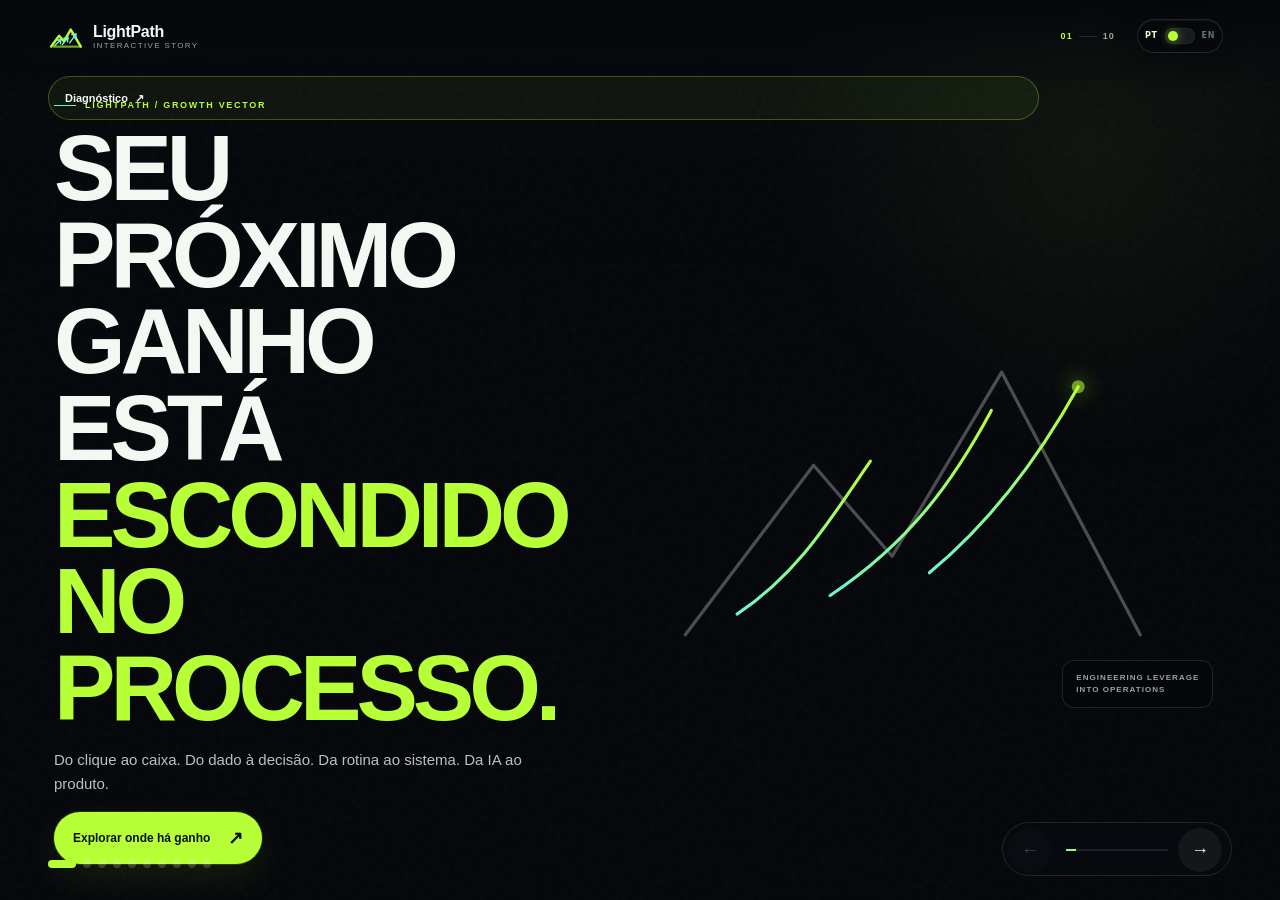
==== commit 1634a5dc: "feat: load bilingual toggle in interactive presentation" ====
--- a/apresentacao/index.html
+++ b/apresentacao/index.html
@@ -53,5 +53,6 @@
   <div class="scene-dots" id="scene-dots" aria-label="Ir para cena"></div>
   <script src="https://cdnjs.cloudflare.com/ajax/libs/gsap/3.13.0/gsap.min.js"></script>
   <script src="presentation.js"></script>
+  <script src="../i18n.js"></script>
 </body>
 </html>
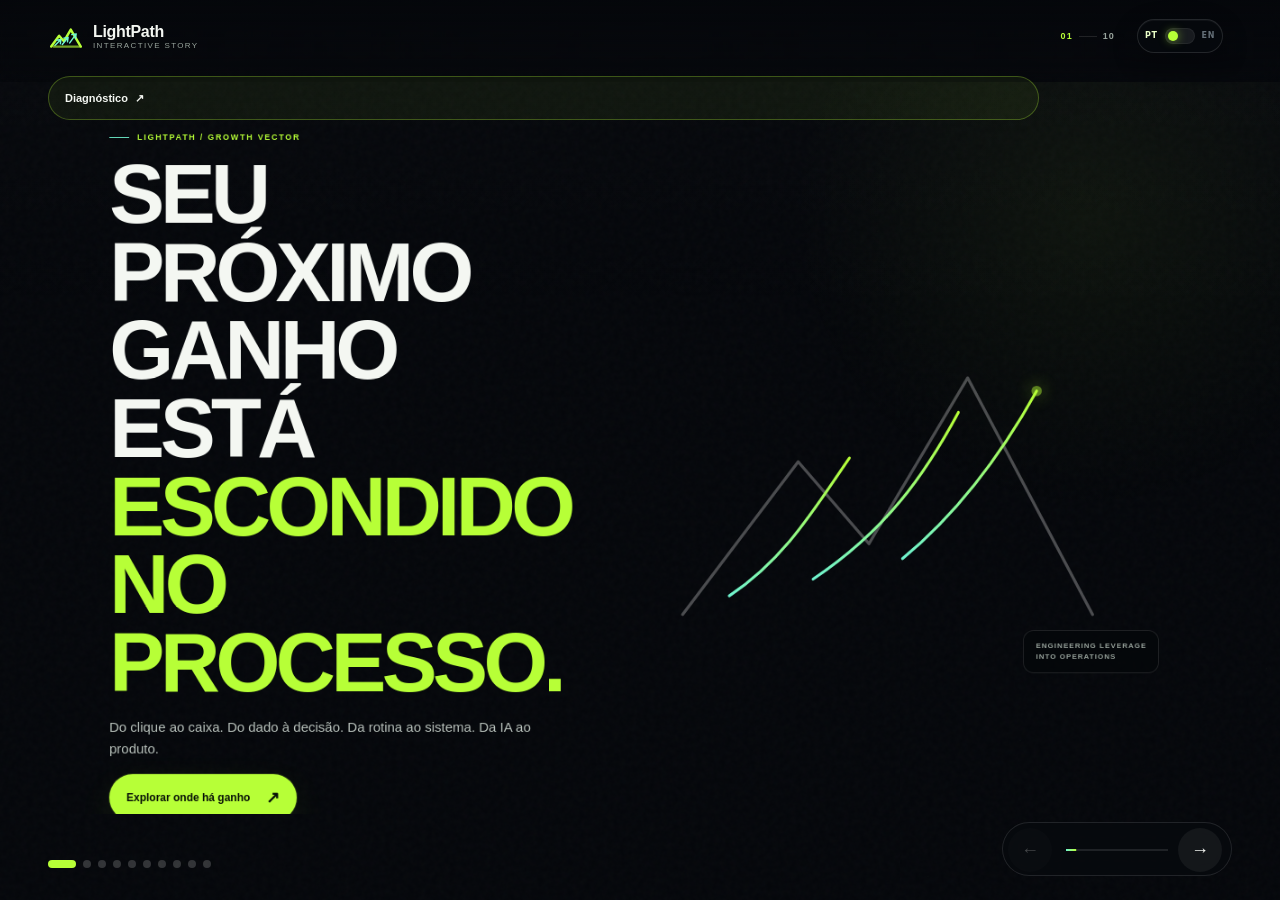
==== commit 1098990d: "fix: load presentation layout and gesture guards" ====
--- a/apresentacao/index.html
+++ b/apresentacao/index.html
@@ -12,6 +12,7 @@
   <link href="https://fonts.googleapis.com/css2?family=Manrope:wght@400;500;600;700;800&family=Space+Grotesk:wght@500;600;700&display=swap" rel="stylesheet" />
   <link rel="stylesheet" href="presentation.css" />
   <link rel="stylesheet" href="mobile-safe-area.css" />
+  <link rel="stylesheet" href="presentation-layout-qa.css" />
 </head>
 <body>
   <canvas class="vector-field" id="vector-field" aria-hidden="true"></canvas>
@@ -53,6 +54,8 @@
   <div class="scene-dots" id="scene-dots" aria-label="Ir para cena"></div>
   <script src="https://cdnjs.cloudflare.com/ajax/libs/gsap/3.13.0/gsap.min.js"></script>
   <script src="presentation.js"></script>
+  <script src="gesture-guard.js?v=20260910-2"></script>
+  <script src="presentation-layout-guard.js?v=20260910-1"></script>
   <script src="../i18n.js"></script>
 </body>
 </html>
--- a/apresentacao/presentation.css
+++ b/apresentacao/presentation.css
@@ -50,172 +50,16 @@
 .primary-action,.ghost-action{border:0;cursor:pointer}
 .primary-action{width:max-content;max-width:100%;min-height:52px;padding:0 19px;border-radius:999px;background:var(--accent);color:#071007;font-weight:800;font-size:12px;display:inline-flex;align-items:center;justify-content:center;gap:18px;box-shadow:0 0 0 1px rgba(183,255,55,.16),0 14px 38px rgba(183,255,55,.09)}
 .primary-action span{font-size:18px}
-
-/* Hero */
-.hero-layout{gap:20px}
-.hero-vector{position:relative;min-height:300px;display:grid;place-items:center}
-.hero-vector svg{width:min(92vw,430px);filter:drop-shadow(0 18px 80px rgba(183,255,55,.05))}
-.hero-vector .mountain{fill:none;stroke:rgba(255,255,255,.28);stroke-width:3.2;stroke-linecap:round;stroke-linejoin:round}
-.hero-vector .vector{fill:none;stroke:url(#heroGrad);stroke-width:3;stroke-linecap:round;stroke-dasharray:500;stroke-dashoffset:500}
-.hero-vector .pulse{fill:var(--accent);filter:drop-shadow(0 0 12px var(--accent));opacity:.9}
-.hero-badge{position:absolute;right:2%;bottom:8%;padding:11px 13px;border:1px solid var(--line);border-radius:12px;background:rgba(5,7,11,.72);font:600 8px var(--display);letter-spacing:.13em;line-height:1.5;color:var(--muted)}
-
-/* Impact */
-.impact-layout{display:grid;gap:28px;align-items:center}
-.impact-stage{position:relative;min-height:390px;border:1px solid var(--line);border-radius:26px;background:linear-gradient(160deg,rgba(255,255,255,.035),rgba(255,255,255,.008));overflow:hidden}
-.impact-stage:before{content:'';position:absolute;inset:0;background-image:linear-gradient(rgba(255,255,255,.025) 1px,transparent 1px),linear-gradient(90deg,rgba(255,255,255,.02) 1px,transparent 1px);background-size:38px 38px;mask-image:radial-gradient(circle,black,transparent 80%)}
-.impact-core{position:absolute;left:50%;top:50%;transform:translate(-50%,-50%);width:150px;height:150px;border-radius:50%;border:1px solid rgba(183,255,55,.22);display:grid;place-content:center;text-align:center;background:radial-gradient(circle,rgba(183,255,55,.12),rgba(5,7,11,.76) 60%);box-shadow:0 0 70px rgba(183,255,55,.06)}
-.impact-core small{font-size:7px;letter-spacing:.18em;color:var(--muted)}
-.impact-core strong{font:700 18px var(--display);margin-top:4px}
-.impact-core span{font-size:9px;color:var(--accent2);margin-top:3px}
-.impact-choice{position:absolute;left:var(--x);top:var(--y);z-index:2;min-width:106px;padding:12px;text-align:left;border:1px solid var(--line);border-radius:15px;background:rgba(7,10,14,.76);backdrop-filter:blur(8px);cursor:pointer;transition:.25s ease}
-.impact-choice b{display:block;font:600 8px var(--display);color:var(--accent2);margin-bottom:8px}
-.impact-choice span{font:700 11px var(--display);line-height:1.1}
-.impact-choice.is-selected{border-color:rgba(183,255,55,.48);background:rgba(183,255,55,.08);transform:translateY(-2px)}
-.impact-lines{position:absolute;inset:0;width:100%;height:100%;pointer-events:none}
-.impact-lines path{fill:none;stroke:rgba(183,255,55,.15);stroke-width:1.2;stroke-dasharray:6 8}
-
-/* Bottlenecks */
-.scene-heading{display:flex;flex-direction:column;gap:12px}
-.scene-heading p{max-width:590px}
-.bottleneck-grid{display:grid;grid-template-columns:1fr 1fr;gap:9px}
-.bottleneck{min-height:118px;padding:14px;border:1px solid var(--line);border-radius:18px;background:rgba(255,255,255,.024);text-align:left;display:grid;grid-template-columns:1fr auto;grid-template-rows:auto 1fr;gap:12px;cursor:pointer;transition:.25s ease}
-.bottleneck>span{font:600 8px var(--display);letter-spacing:.16em;color:var(--muted)}
-.bottleneck>b{align-self:end;font:700 11px var(--display);line-height:1.15}
-.bottleneck>i{grid-column:2;grid-row:1/3;align-self:center;font-style:normal;font-size:26px;color:rgba(183,255,55,.6)}
-.bottleneck.is-selected{border-color:rgba(183,255,55,.38);background:linear-gradient(145deg,rgba(183,255,55,.1),rgba(112,244,208,.03))}
-.bottleneck-result{padding:18px;border:1px solid rgba(112,244,208,.17);border-radius:20px;background:rgba(6,12,12,.68);display:grid;gap:12px}
-.bottleneck-result div{display:flex;flex-direction:column;gap:4px}
-.bottleneck-result small{font:600 8px var(--display);letter-spacing:.17em;color:var(--muted)}
-.bottleneck-result strong{font:700 19px var(--display);color:var(--accent)}
-.bottleneck-result span{font-size:10px;color:var(--accent2);font-weight:700}
-
-/* Solutions */
-.solutions-layout{gap:26px}
-.solution-console{position:relative;min-height:420px;border:1px solid var(--line);border-radius:28px;overflow:hidden;background:radial-gradient(circle at center,rgba(183,255,55,.055),transparent 38%),rgba(255,255,255,.015)}
-.solution-core{position:absolute;left:50%;top:50%;transform:translate(-50%,-50%);width:190px;height:190px;border-radius:50%;z-index:3;border:1px solid rgba(183,255,55,.26);background:rgba(5,7,11,.88);display:flex;flex-direction:column;align-items:center;justify-content:center;text-align:center;padding:20px;box-shadow:0 0 80px rgba(183,255,55,.06)}
-.solution-core>span{font:600 8px var(--display);letter-spacing:.15em;color:var(--accent2)}
-.solution-core>strong{font:700 21px var(--display);margin:8px 0 6px}
-.solution-core>p{font-size:10px;line-height:1.4}
-.solution-core>small{margin-top:9px;color:var(--muted);font-size:8px;line-height:1.35}
-.solution-node{position:absolute;z-index:4;width:77px;height:77px;border-radius:50%;border:1px solid var(--line);background:rgba(8,11,15,.9);display:flex;flex-direction:column;align-items:center;justify-content:center;gap:3px;cursor:pointer;transition:.28s ease}
-.solution-node i{font-style:normal;font-size:19px;color:var(--accent2)}
-.solution-node span{font:700 8px var(--display);letter-spacing:.08em}
-.solution-node:nth-of-type(1){left:5%;top:12%}.solution-node:nth-of-type(2){right:5%;top:12%}.solution-node:nth-of-type(3){left:7%;bottom:10%}.solution-node:nth-of-type(4){right:7%;bottom:10%}
-.solution-node.is-selected{border-color:var(--accent);background:rgba(183,255,55,.1);box-shadow:0 0 32px rgba(183,255,55,.08);transform:scale(1.06)}
-.solution-orbit{position:absolute;left:50%;top:50%;border:1px solid rgba(255,255,255,.075);border-radius:50%;transform:translate(-50%,-50%)}
-.orbit-a{width:310px;height:310px}.orbit-b{width:410px;height:410px;border-style:dashed;opacity:.45}
-
-/* Architecture */
-.architecture{display:flex;flex-direction:column;gap:16px}
-.architecture-flow{display:grid;grid-template-columns:1fr;gap:7px}
-.arch-node{width:100%;padding:13px 14px;border:1px solid var(--line);border-radius:15px;background:rgba(255,255,255,.025);display:grid;grid-template-columns:32px 1fr;grid-template-rows:auto auto;text-align:left;cursor:pointer;transition:.2s ease}
-.arch-node small{grid-row:1/3;align-self:center;color:var(--accent2);font:600 8px var(--display)}
-.arch-node b{font:700 11px var(--display)}
-.arch-node span{font-size:9px;color:var(--muted);margin-top:2px}
-.arch-node--roi{border-color:rgba(183,255,55,.28);background:rgba(183,255,55,.06)}
-.arch-node.is-live{border-color:var(--accent);background:rgba(183,255,55,.1);transform:translateX(3px)}
-.arch-link{display:block;width:1px;height:13px;background:rgba(255,255,255,.12);margin:0 auto;position:relative;overflow:hidden}
-.arch-link span{position:absolute;inset:0;background:var(--accent);transform:translateY(-100%)}
-.control-layer{padding:13px;border:1px solid rgba(112,244,208,.17);border-radius:14px;display:flex;gap:7px;flex-wrap:wrap;background:rgba(112,244,208,.025)}
-.control-layer span{width:100%;font:700 8px var(--display);letter-spacing:.14em;color:var(--accent2)}
-.control-layer b{font-size:7px;letter-spacing:.08em;padding:5px 7px;border:1px solid var(--line);border-radius:999px;color:#aeb9b2}
-.ghost-action{align-self:flex-start;padding:10px 13px;border:1px solid rgba(183,255,55,.2);border-radius:999px;background:rgba(183,255,55,.04);color:var(--accent);font-size:10px;font-weight:700}
-
-/* Method */
-.method-layout{gap:28px}
-.method-app{border:1px solid var(--line);border-radius:22px;overflow:hidden;background:rgba(255,255,255,.018)}
-.method-nav{display:flex;overflow:auto;border-bottom:1px solid var(--line);scrollbar-width:none}
-.method-nav::-webkit-scrollbar{display:none}
-.method-nav button{flex:0 0 auto;min-height:56px;padding:0 14px;border:0;border-right:1px solid var(--line);background:transparent;color:var(--muted);font-size:9px;font-weight:700;cursor:pointer;white-space:nowrap}
-.method-nav button span{display:block;color:var(--accent2);font:600 7px var(--display);margin-bottom:3px}
-.method-nav button.is-selected{background:rgba(183,255,55,.07);color:var(--text)}
-.method-content{min-height:270px;padding:28px 20px;display:flex;flex-direction:column;justify-content:center;gap:15px}
-.method-content>small{font:700 8px var(--display);letter-spacing:.17em;color:var(--accent)}
-.method-content>strong{font:700 26px var(--display);line-height:1.05;max-width:540px}
-.method-output{margin-top:8px;padding-top:15px;border-top:1px solid var(--line);display:flex;flex-direction:column;gap:5px}
-.method-output span{font-size:7px;letter-spacing:.14em;color:var(--muted)}
-.method-output b{font-size:11px;color:var(--accent2)}
-
-/* Proof */
-.proof-grid{display:grid;grid-template-columns:1fr 1fr;gap:9px}
-.proof-tile{min-height:132px;border:1px solid var(--line);border-radius:18px;background:rgba(255,255,255,.025);display:flex;flex-direction:column;justify-content:flex-end;align-items:flex-start;text-align:left;padding:14px;cursor:pointer;transition:.24s ease}
-.proof-tile strong{font:700 clamp(31px,10vw,56px) var(--display);letter-spacing:-.06em;line-height:.9}
-.proof-tile span{font:700 7px var(--display);letter-spacing:.09em;color:var(--muted);margin-top:9px}
-.proof-tile.is-selected{border-color:rgba(183,255,55,.48);background:linear-gradient(145deg,rgba(183,255,55,.1),rgba(112,244,208,.025))}
-.proof-tile.is-selected strong{color:var(--accent)}
-.proof-meaning{padding:17px;border-left:2px solid var(--accent);background:linear-gradient(90deg,rgba(183,255,55,.05),transparent);display:flex;flex-direction:column;gap:7px}
-.proof-meaning small{font:700 7px var(--display);letter-spacing:.15em;color:var(--accent2)}
-.proof-meaning strong{font:700 17px var(--display)}
-.proof-meaning p{font-size:11px}
-
-/* AI */
-.ai-layout{gap:26px}
-.ai-product{border:1px solid var(--line);border-radius:24px;background:linear-gradient(145deg,rgba(112,244,208,.045),rgba(255,255,255,.015));overflow:hidden}
-.ai-product-head{padding:16px;border-bottom:1px solid var(--line);display:grid;grid-template-columns:1fr auto;gap:3px 10px}
-.ai-product-head span{font:700 7px var(--display);letter-spacing:.16em;color:var(--accent2)}
-.ai-product-head strong{grid-column:1;font:700 18px var(--display)}
-.ai-product-head small{grid-column:2;grid-row:1/3;align-self:center;color:var(--muted);font-size:7px;text-align:right}
-.ai-pipeline{display:grid;gap:0}
-.ai-pipeline button{min-height:70px;padding:12px 16px;border:0;border-bottom:1px solid var(--line);background:transparent;display:grid;grid-template-columns:70px 1fr auto;align-items:center;text-align:left;cursor:pointer}
-.ai-pipeline button span{font:700 7px var(--display);letter-spacing:.13em;color:var(--muted)}
-.ai-pipeline button b{font:600 11px var(--display)}
-.ai-pipeline button i{font-style:normal;font:700 7px var(--display);color:var(--accent2);padding:5px 7px;border:1px solid rgba(112,244,208,.18);border-radius:999px}
-.ai-pipeline button.is-active{background:rgba(183,255,55,.065)}
-.ai-pipeline button.is-active span,.ai-pipeline button.is-active i{color:var(--accent)}
-.ai-signal{padding:14px 16px;display:flex;align-items:center;gap:9px}
-.ai-signal span{width:8px;height:8px;border-radius:50%;background:var(--accent);box-shadow:0 0 16px rgba(183,255,55,.55)}
-.ai-signal b{font-size:9px;color:#c9d1cc}
-
-/* Diagnostic */
-.final-layout{gap:24px}
-.diagnostic-app{display:flex;flex-direction:column;gap:12px}
-.diagnostic-options{display:grid;grid-template-columns:1fr 1fr;gap:8px}
-.diagnostic-options button{min-height:50px;padding:10px;border:1px solid var(--line);border-radius:14px;background:rgba(255,255,255,.025);font-size:10px;font-weight:700;color:#bec7c1;cursor:pointer}
-.diagnostic-options button.is-selected{border-color:var(--accent);background:rgba(183,255,55,.1);color:var(--text)}
-.diagnostic-result{min-height:170px;padding:19px;border:1px solid rgba(183,255,55,.18);border-radius:20px;background:radial-gradient(circle at 90% 10%,rgba(183,255,55,.08),transparent 35%),rgba(255,255,255,.02);display:flex;flex-direction:column;justify-content:center;gap:8px}
-.diagnostic-result span{font:700 7px var(--display);letter-spacing:.15em;color:var(--accent2)}
-.diagnostic-result strong{font:700 22px var(--display);line-height:1.05}
-.diagnostic-result p{font-size:11px}
-.diagnostic-cta{margin-top:2px}
-.legal-line{font-size:8px;color:#677169;letter-spacing:.06em;text-align:center}
-
-/* Navigation */
-.story-controls{position:fixed;z-index:31;left:16px;right:16px;bottom:16px;height:54px;display:grid;grid-template-columns:48px 1fr 48px;align-items:center;gap:10px;padding:5px;border:1px solid var(--line);border-radius:999px;background:rgba(7,10,14,.86);backdrop-filter:blur(15px)}
-.story-controls button{width:44px;height:44px;border:0;border-radius:50%;background:rgba(255,255,255,.055);color:var(--text);font-size:18px;cursor:pointer}
-.story-controls button:disabled{opacity:.25;cursor:default}
-.story-progress{height:2px;background:rgba(255,255,255,.1);overflow:hidden}
-.story-progress span{display:block;height:100%;width:11.11%;background:linear-gradient(90deg,var(--accent2),var(--accent));transition:width .5s cubic-bezier(.22,.8,.2,1)}
-.scene-dots{display:none}
-[data-reveal]{will-change:transform,opacity}
-
-@media (min-width:760px){
-  .appbar{height:82px;padding:18px 28px;grid-template-columns:1fr auto auto;gap:22px}
-  .app-brand svg{width:36px;height:36px}.app-brand strong{font-size:16px}.app-brand small{font-size:8px}
-  .app-cta{min-height:44px;padding:0 16px;font-size:11px}
-  .story{height:100vh}.scene{padding:100px 34px 88px}.scene-inner{min-height:calc(100vh - 188px)}
-  .hero-layout,.impact-layout,.solutions-layout,.method-layout,.ai-layout,.final-layout{grid-template-columns:minmax(0,.9fr) minmax(0,1.1fr);display:grid;align-items:center;gap:50px}
-  h1{font-size:clamp(64px,7.2vw,108px)}h2{font-size:clamp(56px,6vw,92px)}p{font-size:15px}
-  .hero-vector{min-height:520px}.hero-vector svg{width:min(42vw,540px)}
-  .impact-stage{min-height:520px}.impact-choice{min-width:135px;padding:16px}.impact-core{width:190px;height:190px}.impact-core strong{font-size:23px}
-  .bottleneck-grid{grid-template-columns:repeat(4,1fr);gap:12px}.bottleneck{min-height:170px;padding:18px}.bottleneck>b{font-size:13px}.bottleneck-result{grid-template-columns:1fr 1.5fr auto;align-items:center;padding:20px 22px}
-  .solution-console{min-height:560px}.solution-core{width:240px;height:240px}.solution-node{width:92px;height:92px}.solution-node:nth-of-type(1){left:12%;top:14%}.solution-node:nth-of-type(2){right:12%;top:14%}.solution-node:nth-of-type(3){left:14%;bottom:12%}.solution-node:nth-of-type(4){right:14%;bottom:12%}.orbit-a{width:390px;height:390px}.orbit-b{width:520px;height:520px}
-  .architecture-flow{grid-template-columns:1fr 34px 1fr 34px 1fr 34px 1fr 34px 1fr 34px 1fr;align-items:stretch;gap:0}.arch-node{min-height:135px;padding:16px 12px;grid-template-columns:1fr;grid-template-rows:auto auto 1fr}.arch-node small{grid-row:auto}.arch-node span{align-self:end}.arch-link{width:34px;height:1px;margin:auto 0}.arch-link span{transform:translateX(-100%)}
-  .control-layer{justify-content:center;align-items:center}.control-layer span{width:auto;margin-right:auto}.control-layer b{font-size:8px}
-  .method-app{display:grid;grid-template-columns:210px 1fr;min-height:420px}.method-nav{display:flex;flex-direction:column;border-bottom:0;border-right:1px solid var(--line)}.method-nav button{min-height:84px;text-align:left;border-right:0;border-bottom:1px solid var(--line);padding:0 22px}.method-content{padding:42px;min-height:420px}.method-content>strong{font-size:38px}
-  .proof-grid{grid-template-columns:repeat(4,1fr);gap:12px}.proof-tile{min-height:230px;padding:18px}.proof-meaning{padding:22px;max-width:820px}.proof-meaning strong{font-size:22px}
-  .ai-product{min-height:470px}.ai-pipeline button{min-height:82px;padding:14px 20px}.ai-product-head{padding:20px}.ai-signal{padding:18px 20px}
-  .diagnostic-options{grid-template-columns:repeat(5,1fr)}.diagnostic-options button{min-height:58px}.diagnostic-result{min-height:210px;padding:28px}.diagnostic-result strong{font-size:30px}
-  .story-controls{left:auto;right:28px;bottom:24px;width:230px}
-  .scene-dots{position:fixed;z-index:30;left:28px;bottom:32px;display:flex;gap:7px}.scene-dots button{width:8px;height:8px;padding:0;border:0;border-radius:999px;background:rgba(255,255,255,.18);cursor:pointer;transition:.3s ease}.scene-dots button.is-active{width:28px;background:var(--accent)}
-}
-@media (min-width:1100px){
-  .scene{padding-left:54px;padding-right:54px}
-  .scene-inner{gap:34px}.appbar{padding-left:48px;padding-right:48px}.story-controls{right:48px}.scene-dots{left:48px}
-  .solution-node:hover,.impact-choice:hover,.bottleneck:hover,.proof-tile:hover,.diagnostic-options button:hover{border-color:rgba(183,255,55,.38);transform:translateY(-2px)}
-}
-@media (prefers-reduced-motion:reduce){
-  *,*:before,*:after{scroll-behavior:auto!important;animation:none!important;transition-duration:.001ms!important}
-  .vector-field,.scene-wipe{display:none}
-  [data-reveal]{opacity:1!important;transform:none!important}
-}
+.hero-layout{gap:20px}.hero-vector{position:relative;min-height:300px;display:grid;place-items:center}.hero-vector svg{width:min(92vw,430px);filter:drop-shadow(0 18px 80px rgba(183,255,55,.05))}.hero-vector .mountain{fill:none;stroke:rgba(255,255,255,.28);stroke-width:3.2;stroke-linecap:round;stroke-linejoin:round}.hero-vector .vector{fill:none;stroke:url(#heroGrad);stroke-width:3;stroke-linecap:round;stroke-dasharray:500;stroke-dashoffset:500}.hero-vector .pulse{fill:var(--accent);filter:drop-shadow(0 0 12px var(--accent));opacity:.9}.hero-badge{position:absolute;right:2%;bottom:8%;padding:11px 13px;border:1px solid var(--line);border-radius:12px;background:rgba(5,7,11,.72);font:600 8px var(--display);letter-spacing:.13em;line-height:1.5;color:var(--muted)}
+.impact-layout{display:grid;gap:28px;align-items:center}.impact-stage{position:relative;min-height:390px;border:1px solid var(--line);border-radius:26px;background:linear-gradient(160deg,rgba(255,255,255,.035),rgba(255,255,255,.008));overflow:hidden}.impact-stage:before{content:'';position:absolute;inset:0;background-image:linear-gradient(rgba(255,255,255,.025) 1px,transparent 1px),linear-gradient(90deg,rgba(255,255,255,.02) 1px,transparent 1px);background-size:38px 38px;mask-image:radial-gradient(circle,black,transparent 80%)}.impact-core{position:absolute;left:50%;top:50%;transform:translate(-50%,-50%);width:150px;height:150px;border-radius:50%;border:1px solid rgba(183,255,55,.22);display:grid;place-content:center;text-align:center;background:radial-gradient(circle,rgba(183,255,55,.12),rgba(5,7,11,.76) 60%);box-shadow:0 0 70px rgba(183,255,55,.06)}.impact-core small{font-size:7px;letter-spacing:.18em;color:var(--muted)}.impact-core strong{font:700 18px var(--display);margin-top:4px}.impact-core span{font-size:9px;color:var(--accent2);margin-top:3px}.impact-choice{position:absolute;left:var(--x);top:var(--y);z-index:2;min-width:106px;padding:12px;text-align:left;border:1px solid var(--line);border-radius:15px;background:rgba(7,10,14,.76);backdrop-filter:blur(8px);cursor:pointer;transition:.25s ease}.impact-choice b{display:block;font:600 8px var(--display);color:var(--accent2);margin-bottom:8px}.impact-choice span{font:700 11px var(--display);line-height:1.1}.impact-choice.is-selected{border-color:rgba(183,255,55,.48);background:rgba(183,255,55,.08);transform:translateY(-2px)}.impact-lines{position:absolute;inset:0;width:100%;height:100%;pointer-events:none}.impact-lines path{fill:none;stroke:rgba(183,255,55,.15);stroke-width:1.2;stroke-dasharray:6 8}
+.scene-heading{display:flex;flex-direction:column;gap:12px}.scene-heading p{max-width:590px}.bottleneck-grid{display:grid;grid-template-columns:1fr 1fr;gap:9px}.bottleneck{min-height:118px;padding:14px;border:1px solid var(--line);border-radius:18px;background:rgba(255,255,255,.024);text-align:left;display:grid;grid-template-columns:1fr auto;grid-template-rows:auto 1fr;gap:12px;cursor:pointer;transition:.25s ease}.bottleneck>span{font:600 8px var(--display);letter-spacing:.16em;color:var(--muted)}.bottleneck>b{align-self:end;font:700 11px var(--display);line-height:1.15}.bottleneck>i{grid-column:2;grid-row:1/3;align-self:center;font-style:normal;font-size:26px;color:rgba(183,255,55,.6)}.bottleneck.is-selected{border-color:rgba(183,255,55,.38);background:linear-gradient(145deg,rgba(183,255,55,.1),rgba(112,244,208,.03))}.bottleneck-result{padding:18px;border:1px solid rgba(112,244,208,.17);border-radius:20px;background:rgba(6,12,12,.68);display:grid;gap:12px}.bottleneck-result div{display:flex;flex-direction:column;gap:4px}.bottleneck-result small{font:600 8px var(--display);letter-spacing:.17em;color:var(--muted)}.bottleneck-result strong{font:700 19px var(--display);color:var(--accent)}.bottleneck-result span{font-size:10px;color:var(--accent2);font-weight:700}
+.solutions-layout{gap:26px}.solution-console{position:relative;min-height:420px;border:1px solid var(--line);border-radius:28px;overflow:hidden;background:radial-gradient(circle at center,rgba(183,255,55,.055),transparent 38%),rgba(255,255,255,.015)}.solution-core{position:absolute;left:50%;top:50%;transform:translate(-50%,-50%);width:190px;height:190px;border-radius:50%;z-index:3;border:1px solid rgba(183,255,55,.26);background:rgba(5,7,11,.88);display:flex;flex-direction:column;align-items:center;justify-content:center;text-align:center;padding:20px;box-shadow:0 0 80px rgba(183,255,55,.06)}.solution-core>span{font:600 8px var(--display);letter-spacing:.15em;color:var(--accent2)}.solution-core>strong{font:700 21px var(--display);margin:8px 0 6px}.solution-core>p{font-size:10px;line-height:1.4}.solution-core>small{margin-top:9px;color:var(--muted);font-size:8px;line-height:1.35}.solution-node{position:absolute;z-index:4;width:77px;height:77px;border-radius:50%;border:1px solid var(--line);background:rgba(8,11,15,.9);display:flex;flex-direction:column;align-items:center;justify-content:center;gap:3px;cursor:pointer;transition:.28s ease}.solution-node i{font-style:normal;font-size:19px;color:var(--accent2)}.solution-node span{font:700 8px var(--display);letter-spacing:.08em}.solution-node:nth-of-type(1){left:5%;top:12%}.solution-node:nth-of-type(2){right:5%;top:12%}.solution-node:nth-of-type(3){left:7%;bottom:10%}.solution-node:nth-of-type(4){right:7%;bottom:10%}.solution-node.is-selected{border-color:var(--accent);background:rgba(183,255,55,.1);box-shadow:0 0 32px rgba(183,255,55,.08);transform:scale(1.06)}.solution-orbit{position:absolute;left:50%;top:50%;border:1px solid rgba(255,255,255,.075);border-radius:50%;transform:translate(-50%,-50%)}.orbit-a{width:310px;height:310px}.orbit-b{width:410px;height:410px;border-style:dashed;opacity:.45}
+.architecture{display:flex;flex-direction:column;gap:16px}.architecture-flow{display:grid;grid-template-columns:1fr;gap:7px}.arch-node{width:100%;padding:13px 14px;border:1px solid var(--line);border-radius:15px;background:rgba(255,255,255,.025);display:grid;grid-template-columns:32px 1fr;grid-template-rows:auto auto;text-align:left;cursor:pointer;transition:.2s ease}.arch-node small{grid-row:1/3;align-self:center;color:var(--accent2);font:600 8px var(--display)}.arch-node b{font:700 11px var(--display)}.arch-node span{font-size:9px;color:var(--muted);margin-top:2px}.arch-node--roi{border-color:rgba(183,255,55,.28);background:rgba(183,255,55,.06)}.arch-node.is-live{border-color:var(--accent);background:rgba(183,255,55,.1);transform:translateX(3px)}.arch-link{display:block;width:1px;height:13px;background:rgba(255,255,255,.12);margin:0 auto;position:relative;overflow:hidden}.arch-link span{position:absolute;inset:0;background:var(--accent);transform:translateY(-100%)}.control-layer{padding:13px;border:1px solid rgba(112,244,208,.17);border-radius:14px;display:flex;gap:7px;flex-wrap:wrap;background:rgba(112,244,208,.025)}.control-layer span{width:100%;font:700 8px var(--display);letter-spacing:.14em;color:var(--accent2)}.control-layer b{font-size:7px;letter-spacing:.08em;padding:5px 7px;border:1px solid var(--line);border-radius:999px;color:#aeb9b2}.ghost-action{align-self:flex-start;padding:10px 13px;border:1px solid rgba(183,255,55,.2);border-radius:999px;background:rgba(183,255,55,.04);color:var(--accent);font-size:10px;font-weight:700}
+.method-layout{gap:28px}.method-app{border:1px solid var(--line);border-radius:22px;overflow:hidden;background:rgba(255,255,255,.018)}.method-nav{display:flex;overflow:auto;border-bottom:1px solid var(--line);scrollbar-width:none}.method-nav::-webkit-scrollbar{display:none}.method-nav button{flex:0 0 auto;min-height:56px;padding:0 14px;border:0;border-right:1px solid var(--line);background:transparent;color:var(--muted);font-size:9px;font-weight:700;cursor:pointer;white-space:nowrap}.method-nav button span{display:block;color:var(--accent2);font:600 7px var(--display);margin-bottom:3px}.method-nav button.is-selected{background:rgba(183,255,55,.07);color:var(--text)}.method-content{min-height:270px;padding:28px 20px;display:flex;flex-direction:column;justify-content:center;gap:15px}.method-content>small{font:700 8px var(--display);letter-spacing:.17em;color:var(--accent)}.method-content>strong{font:700 26px var(--display);line-height:1.05;max-width:540px}.method-output{margin-top:8px;padding-top:15px;border-top:1px solid var(--line);display:flex;flex-direction:column;gap:5px}.method-output span{font-size:7px;letter-spacing:.14em;color:var(--muted)}.method-output b{font-size:11px;color:var(--accent2)}
+.proof-grid{display:grid;grid-template-columns:1fr 1fr;gap:9px}.proof-tile{min-height:132px;border:1px solid var(--line);border-radius:18px;background:rgba(255,255,255,.025);display:flex;flex-direction:column;justify-content:flex-end;align-items:flex-start;text-align:left;padding:14px;cursor:pointer;transition:.24s ease}.proof-tile strong{font:700 clamp(31px,10vw,56px) var(--display);letter-spacing:-.06em;line-height:.9}.proof-tile span{font:700 7px var(--display);letter-spacing:.09em;color:var(--muted);margin-top:9px}.proof-tile.is-selected{border-color:rgba(183,255,55,.48);background:linear-gradient(145deg,rgba(183,255,55,.1),rgba(112,244,208,.025))}.proof-tile.is-selected strong{color:var(--accent)}.proof-meaning{padding:17px;border-left:2px solid var(--accent);background:linear-gradient(90deg,rgba(183,255,55,.05),transparent);display:flex;flex-direction:column;gap:7px}.proof-meaning small{font:700 7px var(--display);letter-spacing:.15em;color:var(--accent2)}.proof-meaning strong{font:700 17px var(--display)}.proof-meaning p{font-size:11px}
+.ai-layout{gap:26px}.ai-product{border:1px solid var(--line);border-radius:24px;background:linear-gradient(145deg,rgba(112,244,208,.045),rgba(255,255,255,.015));overflow:hidden}.ai-product-head{padding:16px;border-bottom:1px solid var(--line);display:grid;grid-template-columns:1fr auto;gap:3px 10px}.ai-product-head span{font:700 7px var(--display);letter-spacing:.16em;color:var(--accent2)}.ai-product-head strong{grid-column:1;font:700 18px var(--display)}.ai-product-head small{grid-column:2;grid-row:1/3;align-self:center;color:var(--muted);font-size:7px;text-align:right}.ai-pipeline{display:grid;gap:0}.ai-pipeline button{min-height:70px;padding:12px 16px;border:0;border-bottom:1px solid var(--line);background:transparent;display:grid;grid-template-columns:70px 1fr auto;align-items:center;text-align:left;cursor:pointer}.ai-pipeline button span{font:700 7px var(--display);letter-spacing:.13em;color:var(--muted)}.ai-pipeline button b{font:600 11px var(--display)}.ai-pipeline button i{font-style:normal;font:700 7px var(--display);color:var(--accent2);padding:5px 7px;border:1px solid rgba(112,244,208,.18);border-radius:999px}.ai-pipeline button.is-active{background:rgba(183,255,55,.065)}.ai-pipeline button.is-active span,.ai-pipeline button.is-active i{color:var(--accent)}.ai-signal{padding:14px 16px;display:flex;align-items:center;gap:9px}.ai-signal span{width:8px;height:8px;border-radius:50%;background:var(--accent);box-shadow:0 0 16px rgba(183,255,55,.55)}.ai-signal b{font-size:9px;color:#c9d1cc}
+.final-layout{gap:24px}.diagnostic-app{display:flex;flex-direction:column;gap:12px}.diagnostic-options{display:grid;grid-template-columns:1fr 1fr;gap:8px}.diagnostic-options button{min-height:50px;padding:10px;border:1px solid var(--line);border-radius:14px;background:rgba(255,255,255,.025);font-size:10px;font-weight:700;color:#bec7c1;cursor:pointer}.diagnostic-options button.is-selected{border-color:var(--accent);background:rgba(183,255,55,.1);color:var(--text)}.diagnostic-result{min-height:170px;padding:19px;border:1px solid rgba(183,255,55,.18);border-radius:20px;background:radial-gradient(circle at 90% 10%,rgba(183,255,55,.08),transparent 35%),rgba(255,255,255,.02);display:flex;flex-direction:column;justify-content:center;gap:8px}.diagnostic-result span{font:700 7px var(--display);letter-spacing:.15em;color:var(--accent2)}.diagnostic-result strong{font:700 22px var(--display);line-height:1.05}.diagnostic-result p{font-size:11px}.diagnostic-cta{margin-top:2px}.legal-line{font-size:8px;color:#677169;letter-spacing:.06em;text-align:center}
+.story-controls{position:fixed;z-index:31;left:16px;right:16px;bottom:16px;height:54px;display:grid;grid-template-columns:48px 1fr 48px;align-items:center;gap:10px;padding:5px;border:1px solid var(--line);border-radius:999px;background:rgba(7,10,14,.86);backdrop-filter:blur(15px)}.story-controls button{width:44px;height:44px;border:0;border-radius:50%;background:rgba(255,255,255,.055);color:var(--text);font-size:18px;cursor:pointer}.story-controls button:disabled{opacity:.25;cursor:default}.story-progress{height:2px;background:rgba(255,255,255,.1);overflow:hidden}.story-progress span{display:block;height:100%;width:100%;background:linear-gradient(90deg,var(--accent2),var(--accent));transform:scaleX(.1);transform-origin:left center;transition:transform .5s cubic-bezier(.22,.8,.2,1)}.scene-dots{display:none}[data-reveal]{will-change:transform,opacity}
+@media (min-width:760px){.appbar{height:82px;padding:18px 28px;grid-template-columns:1fr auto auto;gap:22px}.app-brand svg{width:36px;height:36px}.app-brand strong{font-size:16px}.app-brand small{font-size:8px}.app-cta{min-height:44px;padding:0 16px;font-size:11px}.story{height:100vh}.scene{padding:100px 34px 88px}.scene-inner{min-height:calc(100vh - 188px)}.hero-layout,.impact-layout,.solutions-layout,.method-layout,.ai-layout,.final-layout{grid-template-columns:minmax(0,.9fr) minmax(0,1.1fr);display:grid;align-items:center;gap:50px}h1{font-size:clamp(64px,7.2vw,108px)}h2{font-size:clamp(56px,6vw,92px)}p{font-size:15px}.hero-vector{min-height:520px}.hero-vector svg{width:min(42vw,540px)}.impact-stage{min-height:520px}.impact-choice{min-width:135px;padding:16px}.impact-core{width:190px;height:190px}.impact-core strong{font-size:23px}.bottleneck-grid{grid-template-columns:repeat(4,1fr);gap:12px}.bottleneck{min-height:170px;padding:18px}.bottleneck>b{font-size:13px}.bottleneck-result{grid-template-columns:1fr 1.5fr auto;align-items:center;padding:20px 22px}.solution-console{min-height:560px}.solution-core{width:240px;height:240px}.solution-node{width:92px;height:92px}.solution-node:nth-of-type(1){left:12%;top:14%}.solution-node:nth-of-type(2){right:12%;top:14%}.solution-node:nth-of-type(3){left:14%;bottom:12%}.solution-node:nth-of-type(4){right:14%;bottom:12%}.orbit-a{width:390px;height:390px}.orbit-b{width:520px;height:520px}.architecture-flow{grid-template-columns:1fr 34px 1fr 34px 1fr 34px 1fr 34px 1fr 34px 1fr;align-items:stretch;gap:0}.arch-node{min-height:135px;padding:16px 12px;grid-template-columns:1fr;grid-template-rows:auto auto 1fr}.arch-node small{grid-row:auto}.arch-node span{align-self:end}.arch-link{width:34px;height:1px;margin:auto 0}.arch-link span{transform:translateX(-100%)}.control-layer{justify-content:center;align-items:center}.control-layer span{width:auto;margin-right:auto}.control-layer b{font-size:8px}.method-app{display:grid;grid-template-columns:210px 1fr;min-height:420px}.method-nav{display:flex;flex-direction:column;border-bottom:0;border-right:1px solid var(--line)}.method-nav button{min-height:84px;text-align:left;border-right:0;border-bottom:1px solid var(--line);padding:0 22px}.method-content{padding:42px;min-height:420px}.method-content>strong{font-size:38px}.proof-grid{grid-template-columns:repeat(4,1fr);gap:12px}.proof-tile{min-height:230px;padding:18px}.proof-meaning{padding:22px;max-width:820px}.proof-meaning strong{font-size:22px}.ai-product{min-height:470px}.ai-pipeline button{min-height:82px;padding:14px 20px}.ai-product-head{padding:20px}.ai-signal{padding:18px 20px}.diagnostic-options{grid-template-columns:repeat(5,1fr)}.diagnostic-options button{min-height:58px}.diagnostic-result{min-height:210px;padding:28px}.diagnostic-result strong{font-size:30px}.story-controls{left:auto;right:28px;bottom:24px;width:230px}.scene-dots{position:fixed;z-index:30;left:28px;bottom:32px;display:flex;gap:7px}.scene-dots button{width:8px;height:8px;padding:0;border:0;border-radius:999px;background:rgba(255,255,255,.18);cursor:pointer;transition:.3s ease}.scene-dots button.is-active{width:28px;background:var(--accent)}}
+@media (min-width:1100px){.scene{padding-left:54px;padding-right:54px}.scene-inner{gap:34px}.appbar{padding-left:48px;padding-right:48px}.story-controls{right:48px}.scene-dots{left:48px}.solution-node:hover,.impact-choice:hover,.bottleneck:hover,.proof-tile:hover,.diagnostic-options button:hover{border-color:rgba(183,255,55,.38);transform:translateY(-2px)}}
+@media (prefers-reduced-motion:reduce){*,*:before,*:after{scroll-behavior:auto!important;animation:none!important;transition-duration:.001ms!important}.vector-field,.scene-wipe{display:none}[data-reveal]{opacity:1!important;transform:none!important}}
--- a/apresentacao/mobile-safe-area.css
+++ b/apresentacao/mobile-safe-area.css
@@ -7,51 +7,26 @@
   :root{--mobile-controls-h:62px;--mobile-controls-gap:8px}
   html,body{height:100%;height:100dvh;overflow:hidden}
   .story{height:100dvh;min-height:100dvh;padding-bottom:calc(var(--mobile-controls-h) + var(--mobile-controls-gap) + env(safe-area-inset-bottom,0px))}
-
-  /* Every scene behaves like an app screen, not a long web page. */
   .scene{inset:0 0 calc(var(--mobile-controls-h) + var(--mobile-controls-gap) + env(safe-area-inset-bottom,0px)) 0;padding:70px 14px 8px;overflow:hidden;overscroll-behavior:none}
   .scene-inner{height:100%;min-height:0;margin:0 auto;justify-content:center;gap:12px;overflow:hidden}
   .scene-kicker{font-size:7px;letter-spacing:.15em;gap:7px}.scene-kicker:before{width:16px}
   h1{font-size:clamp(34px,10.5vw,54px);line-height:.92}h2{font-size:clamp(30px,9.5vw,48px);line-height:.93}
   p{font-size:11px;line-height:1.45}.scene-copy{gap:10px}.compact-copy{gap:9px}.scene-heading{gap:7px}
   .primary-action{min-height:46px;padding:0 16px;font-size:10px}.primary-action span{font-size:15px}
-
-  /* Hero */
   .hero-layout{gap:8px}.hero-vector{min-height:210px}.hero-vector svg{width:min(72vw,290px)}.hero-badge{bottom:2%;right:3%;font-size:6px;padding:8px 9px}
-
-  /* Thesis */
   .impact-layout{gap:12px}.impact-stage{min-height:315px;border-radius:20px}.impact-core{width:126px;height:126px}.impact-core strong{font-size:15px}.impact-choice{min-width:92px;padding:9px}.impact-choice b{font-size:7px;margin-bottom:5px}.impact-choice span{font-size:9px}
-
-  /* Diagnosis */
   .bottleneck-grid{grid-template-columns:1fr 1fr;gap:7px}.bottleneck{min-height:82px;padding:10px;gap:7px;border-radius:14px}.bottleneck>span{font-size:7px}.bottleneck>b{font-size:9px}.bottleneck>i{font-size:21px}.bottleneck-result{padding:12px 13px;gap:7px;border-radius:15px}.bottleneck-result strong{font-size:15px}.bottleneck-result p{font-size:9px}.bottleneck-result span{font-size:8px}
-
-  /* Solutions */
   .solutions-layout{gap:10px}.solution-console{min-height:330px;border-radius:22px}.solution-core{width:158px;height:158px;padding:15px}.solution-core>strong{font-size:17px}.solution-core>p{font-size:8px}.solution-core>small{font-size:7px}.solution-node{width:62px;height:62px}.solution-node i{font-size:16px}.solution-node span{font-size:7px}.orbit-a{width:250px;height:250px}.orbit-b{width:330px;height:330px}
-
-  /* Architecture: 6 blocks fit in the screen; no vertical list. */
   .architecture{gap:8px;margin:0}.architecture-flow{display:grid;grid-template-columns:1fr 1fr;gap:6px}.arch-link{display:none}.arch-node{min-height:61px;padding:8px 9px;border-radius:12px;grid-template-columns:25px 1fr}.arch-node small{font-size:7px}.arch-node b{font-size:9px}.arch-node span{font-size:7px}.arch-node.is-live{transform:none}.control-layer{padding:8px;gap:4px;border-radius:11px;white-space:nowrap;overflow:hidden}.control-layer span{font-size:6px}.control-layer b{font-size:5.5px;padding:4px 5px}.ghost-action{padding:8px 10px;font-size:8px}
-
-  /* Growth Systems: compact revenue architecture screen. */
   .growth-app-layout{gap:10px}.growth-app{border-radius:18px}.growth-app-head{height:34px;padding:0 10px}.growth-app-flow{grid-template-columns:1fr 1fr;gap:5px;padding:8px}.growth-app-node{min-height:51px;padding:7px 8px;border-radius:10px;grid-template-columns:24px 1fr}.growth-app-node:last-of-type{grid-column:1/-1}.growth-app-node small{font-size:6px}.growth-app-node b{font-size:8px}.growth-app-node span{font-size:6.5px}.growth-app-data{padding:7px 8px;gap:4px}.growth-app-data span{font-size:6px}.growth-app-data b{font-size:6px;padding:3px 5px}.growth-app-value{padding:9px 10px;gap:3px}.growth-app-value small{font-size:6px}.growth-app-value strong{font-size:14px}.growth-app-value p{font-size:7.5px;line-height:1.35}
-
-  /* Method */
   .method-layout{gap:10px}.method-app{border-radius:17px}.method-nav{min-height:46px}.method-nav button{min-height:46px;padding:0 10px;font-size:7px}.method-nav button span{font-size:6px}.method-content{min-height:165px;padding:17px 14px;gap:9px}.method-content>small{font-size:7px}.method-content>strong{font-size:20px}.method-output{padding-top:9px}.method-output b{font-size:9px}
-
-  /* Proof */
   .proof-grid{grid-template-columns:1fr 1fr;gap:6px}.proof-tile{min-height:91px;padding:10px;border-radius:14px}.proof-tile strong{font-size:clamp(25px,8vw,38px)}.proof-tile span{font-size:6px;margin-top:6px}.proof-meaning{padding:11px 12px;gap:4px;margin:0}.proof-meaning small{font-size:6px}.proof-meaning strong{font-size:13px}.proof-meaning p{font-size:8px;line-height:1.35}
-
-  /* AI */
   .ai-layout{gap:10px}.ai-product{border-radius:17px}.ai-product-head{padding:10px}.ai-product-head span{font-size:6px}.ai-product-head strong{font-size:14px}.ai-product-head small{font-size:5.5px}.ai-pipeline button{min-height:48px;padding:7px 10px;grid-template-columns:54px 1fr auto}.ai-pipeline button span,.ai-pipeline button i{font-size:6px}.ai-pipeline button b{font-size:8px}.ai-signal{padding:8px 10px}.ai-signal b{font-size:7px}
-
-  /* Discovery */
   .final-layout{gap:10px}.diagnostic-app{gap:7px;margin:0}.diagnostic-options{grid-template-columns:1fr 1fr;gap:5px}.diagnostic-options button{min-height:38px;padding:7px;font-size:8px;border-radius:10px}.diagnostic-options button:last-child{grid-column:1/-1}.diagnostic-result{min-height:105px;padding:12px;border-radius:14px;gap:5px}.diagnostic-result span{font-size:6px}.diagnostic-result strong{font-size:16px}.diagnostic-result p{font-size:8px}.diagnostic-cta{min-height:42px}.legal-line{font-size:6px}
-
-  /* Dock occupies its own zone and never covers a scene. */
   .story-controls{left:10px;right:10px;bottom:max(6px,env(safe-area-inset-bottom,0px));height:54px;z-index:35;margin:0;padding:5px;border-radius:20px;background:rgba(7,10,14,.97);box-shadow:0 -10px 32px rgba(5,7,11,.6),0 8px 28px rgba(0,0,0,.28);backdrop-filter:blur(18px) saturate(130%);-webkit-backdrop-filter:blur(18px) saturate(130%)}
   .story-controls button{width:44px;height:44px}.story:after{content:'';position:fixed;z-index:29;pointer-events:none;left:0;right:0;bottom:0;height:calc(var(--mobile-controls-h) + 24px + env(safe-area-inset-bottom,0px));background:linear-gradient(to bottom,transparent,rgba(5,7,11,.84) 34%,#05070b 72%)}
 }
 
-/* Very short mobile viewport: preserve app feel rather than reintroducing scroll. */
 @media (max-width:759px) and (max-height:700px){
   .scene{padding-top:62px}.scene-inner{gap:7px}h1{font-size:32px}h2{font-size:29px}.scene-copy>p,.scene-heading>p{display:none}.hero-vector{min-height:175px}.impact-stage{min-height:275px}.solution-console{min-height:285px}.method-content{min-height:138px}.proof-tile{min-height:76px}.proof-meaning p{display:none}.ai-pipeline button{min-height:42px}.diagnostic-result{min-height:88px}.growth-app-value p{display:none}.growth-app-flow{gap:4px}.growth-app-node{min-height:44px}
 }
@@ -61,3 +36,121 @@
 }
 
 @supports not (height:100dvh){@media (max-width:759px){html,body,.story{height:100svh;min-height:100svh}.scene-inner{height:100%;min-height:0}}}
+
+/* ------------------------------------------------------------------
+   VIEWPORT FIT V2
+   Loaded last on purpose. The presentation is a fixed app viewport:
+   no scene scroll, no clipped bottom content, no browser-chrome guesswork.
+------------------------------------------------------------------ */
+:root{
+  --presentation-vh:100dvh;
+  --presentation-vw:100vw;
+  --presentation-appbar:70px;
+  --presentation-controls:72px;
+}
+html,body{width:100%;height:var(--presentation-vh);min-height:0;overflow:hidden;overscroll-behavior:none}
+.story{height:var(--presentation-vh)!important;min-height:0!important;padding:0!important;overflow:hidden!important;touch-action:pan-x pan-y}
+.scene{
+  display:block!important;
+  position:absolute!important;
+  top:var(--presentation-appbar)!important;
+  right:0!important;
+  bottom:calc(var(--presentation-controls) + env(safe-area-inset-bottom,0px))!important;
+  left:0!important;
+  padding:clamp(6px,1.35vh,14px) clamp(12px,3.2vw,34px)!important;
+  overflow:hidden!important;
+  overscroll-behavior:none!important;
+  opacity:0;
+  visibility:hidden;
+  pointer-events:none;
+  contain:layout paint;
+}
+.scene.is-active{opacity:1;visibility:visible;pointer-events:auto}
+.scene-inner{
+  width:min(1180px,100%)!important;
+  height:100%!important;
+  min-height:0!important;
+  max-height:100%!important;
+  margin:0 auto!important;
+  overflow:visible!important;
+  transform:scale(var(--scene-fit,1));
+  transform-origin:center center;
+  will-change:transform;
+}
+.scene-inner.is-fit-tight{gap:clamp(7px,1.6vh,18px)!important}
+.scene-inner.is-fit-ultra{gap:6px!important}
+.story-progress span{width:100%!important;transform:scaleX(.1);transform-origin:left center;transition:transform .45s cubic-bezier(.22,.8,.2,1)!important}
+
+/* Let the visual modules use the viewport rather than fixed poster heights. */
+.hero-vector{min-height:0!important;height:clamp(150px,34vh,340px)}
+.impact-stage{min-height:0!important;height:clamp(230px,46vh,430px)}
+.solution-console{min-height:0!important;height:clamp(250px,48vh,440px)}
+.method-app{min-height:0!important}
+.method-content{min-height:0!important}
+.proof-tile{min-height:0!important}
+.ai-product{min-height:0!important}
+.diagnostic-result{min-height:0!important}
+
+/* Horizontal scene hand-off should remain inside the physical viewport. */
+.scene-wipe{height:var(--presentation-vh)}
+.vector-field{height:var(--presentation-vh)!important}
+
+@media (max-width:759px){
+  :root{--presentation-appbar:66px;--presentation-controls:70px}
+  .appbar{height:66px;padding:10px 12px}
+  .app-brand svg{width:28px;height:28px}.app-brand strong{font-size:13px}.app-brand small{font-size:6px}
+  .app-cta{min-height:36px;padding:0 10px;font-size:9px}
+  .scene{padding:4px 12px 6px!important}
+  .scene-inner{justify-content:center!important}
+  h1{font-size:clamp(29px,9.3vw,46px)!important}h2{font-size:clamp(27px,8.6vw,42px)!important}
+  p{font-size:clamp(9px,2.8vw,11px)!important;line-height:1.4!important}
+  .scene-copy,.compact-copy,.scene-heading{gap:clamp(5px,1.4vh,9px)!important}
+  .hero-vector{height:clamp(145px,30vh,245px)!important}.hero-vector svg{max-height:100%}
+  .impact-stage{height:clamp(220px,42vh,330px)!important}
+  .solution-console{height:clamp(235px,43vh,340px)!important}
+  .bottleneck{min-height:clamp(58px,10vh,80px)!important}
+  .architecture-flow{grid-auto-rows:minmax(48px,1fr)}
+  .arch-node{min-height:0!important}
+  .growth-app-flow{grid-auto-rows:minmax(42px,auto)}
+  .method-content{padding:clamp(10px,2vh,16px)!important}
+  .proof-grid{grid-auto-rows:minmax(64px,1fr)}
+  .proof-tile{height:auto!important}
+  .ai-pipeline button{min-height:clamp(37px,7vh,48px)!important}
+  .diagnostic-result{padding:clamp(8px,1.8vh,12px)!important}
+  .story-controls{bottom:max(6px,env(safe-area-inset-bottom,0px))!important}
+  .story:after{height:calc(var(--presentation-controls) + 18px + env(safe-area-inset-bottom,0px))!important}
+}
+
+@media (min-width:760px){
+  :root{--presentation-appbar:82px;--presentation-controls:86px}
+  .story{height:var(--presentation-vh)!important}
+  .scene{padding:clamp(8px,1.8vh,22px) clamp(28px,4vw,54px)!important}
+  .scene-inner{min-height:0!important}
+  .hero-layout,.impact-layout,.solutions-layout,.method-layout,.ai-layout,.final-layout{height:100%;min-height:0}
+  .hero-vector{height:min(58vh,520px)!important}
+  .impact-stage{height:min(58vh,520px)!important}
+  .solution-console{height:min(60vh,540px)!important}
+  .method-app{height:min(52vh,430px)}
+  .proof-tile{height:min(26vh,230px)}
+  .ai-product{height:min(56vh,470px)}
+  .diagnostic-result{height:min(26vh,210px)}
+}
+
+@media (max-height:620px){
+  :root{--presentation-appbar:58px;--presentation-controls:62px}
+  .appbar{height:58px;padding-top:8px;padding-bottom:8px}
+  .scene{padding-top:2px!important;padding-bottom:2px!important}
+  .scene-kicker{font-size:6px!important}
+  .primary-action{min-height:38px!important}
+  .hero-vector{height:26vh!important}
+  .impact-stage{height:39vh!important}
+  .solution-console{height:40vh!important}
+  .growth-app-head{height:28px!important}
+  .growth-app-value{padding-top:6px!important;padding-bottom:6px!important}
+  .story-controls{height:48px!important}.story-controls button{width:38px!important;height:38px!important}
+}
+
+@media (prefers-reduced-motion:reduce){
+  .scene{transition:none!important}
+  .scene-inner{will-change:auto}
+}
--- a/apresentacao/presentation-layout-qa.css
+++ b/apresentacao/presentation-layout-qa.css
@@ -0,0 +1,203 @@
+/* LightPath presentation — final layout QA layer
+   Loaded last. Every scene owns only the rectangle between appbar and dock. */
+
+:root{
+  --lp-safe-gap:10px;
+}
+
+.scene,
+.scene-inner,
+.scene-inner > *{min-width:0}
+.scene-inner{isolation:isolate}
+.scene-inner > *{position:relative;z-index:1}
+
+/* Global chrome must never enter the scene content rectangle. */
+.appbar{box-sizing:border-box}
+.story-controls{box-sizing:border-box}
+.scene-dots{pointer-events:none}
+.scene-dots button{pointer-events:auto}
+
+/* Defensive containment for visual modules. */
+.impact-stage,
+.solution-console,
+.architecture,
+.growth-app,
+.method-app,
+.proof-grid,
+.proof-meaning,
+.ai-product,
+.diagnostic-app{max-width:100%;min-width:0}
+
+@media (max-width:759px){
+  :root{
+    --presentation-appbar:68px;
+    --presentation-controls:72px;
+  }
+
+  /* The top chrome becomes a compact app header. The repeated Diagnosis CTA
+     is removed on mobile; the final scene owns the conversion action. */
+  .appbar{
+    height:68px!important;
+    min-height:68px;
+    display:flex!important;
+    align-items:center!important;
+    gap:8px!important;
+    padding:10px 12px!important;
+    background:linear-gradient(180deg,rgba(5,7,11,.985) 0%,rgba(5,7,11,.94) 72%,rgba(5,7,11,.72) 100%)!important;
+    border-bottom:1px solid rgba(255,255,255,.055);
+    backdrop-filter:blur(18px) saturate(125%)!important;
+    -webkit-backdrop-filter:blur(18px) saturate(125%)!important;
+  }
+  .app-brand{flex:1 1 auto;min-width:0}
+  .app-status{flex:0 0 auto}
+  .appbar .lp-language-toggle{flex:0 0 auto!important;margin:0!important}
+  .appbar .app-cta{display:none!important}
+
+  /* Dots are redundant with the progress dock on a phone and can visually
+     collide with content near the right edge. */
+  .scene-dots{display:none!important}
+
+  .scene{
+    top:var(--presentation-appbar)!important;
+    bottom:calc(var(--presentation-controls) + env(safe-area-inset-bottom,0px))!important;
+    padding:6px 12px 8px!important;
+  }
+  .scene-inner{
+    width:100%!important;
+    height:100%!important;
+    max-height:100%!important;
+    justify-content:center!important;
+    gap:clamp(7px,1.35vh,12px)!important;
+    overflow:visible!important;
+    transform-origin:center center!important;
+  }
+
+  /* 01 / Thesis — no absolute cards on narrow screens. */
+  .scene[data-scene="1"] .impact-layout{height:100%;min-height:0;display:grid;grid-template-rows:auto minmax(0,1fr);gap:10px}
+  .scene[data-scene="1"] .impact-stage{
+    height:100%!important;
+    min-height:0!important;
+    display:grid!important;
+    grid-template-columns:repeat(2,minmax(0,1fr));
+    grid-template-rows:auto minmax(112px,1fr) auto;
+    gap:8px;
+    align-items:center;
+    padding:10px;
+    overflow:hidden;
+  }
+  .scene[data-scene="1"] .impact-core{
+    position:relative!important;
+    left:auto!important;top:auto!important;
+    transform:none!important;
+    grid-column:1/-1;
+    grid-row:2;
+    justify-self:center;
+    width:clamp(108px,31vw,132px)!important;
+    height:clamp(108px,31vw,132px)!important;
+  }
+  .scene[data-scene="1"] .impact-choice{
+    position:relative!important;
+    left:auto!important;top:auto!important;
+    width:100%!important;
+    min-width:0!important;
+    min-height:54px;
+    padding:8px 10px!important;
+    transform:none!important;
+  }
+  .scene[data-scene="1"] .impact-choice:nth-of-type(1){grid-column:1;grid-row:1}
+  .scene[data-scene="1"] .impact-choice:nth-of-type(2){grid-column:2;grid-row:1}
+  .scene[data-scene="1"] .impact-choice:nth-of-type(3){grid-column:1/-1;grid-row:3;width:52%!important;justify-self:center}
+  .scene[data-scene="1"] .impact-lines{display:none!important}
+
+  /* 02 / Diagnosis — fixed 2x2 cards + result, entirely in normal flow. */
+  .scene[data-scene="2"] .bottleneck-grid{grid-template-columns:repeat(2,minmax(0,1fr))!important;gap:6px!important}
+  .scene[data-scene="2"] .bottleneck{min-height:0!important;height:clamp(58px,10.5vh,78px);padding:8px 9px!important}
+  .scene[data-scene="2"] .bottleneck-result{min-height:0!important;padding:10px 11px!important;gap:5px!important;overflow:hidden}
+
+  /* 03 / Solutions — reserve a clean central circle and keep satellite nodes
+     inside the console's own bounds. */
+  .scene[data-scene="3"] .solution-console{height:clamp(230px,42vh,330px)!important;overflow:hidden!important}
+  .scene[data-scene="3"] .solution-core{width:clamp(136px,42vw,158px)!important;height:clamp(136px,42vw,158px)!important}
+  .scene[data-scene="3"] .solution-node{width:clamp(52px,16vw,62px)!important;height:clamp(52px,16vw,62px)!important}
+  .scene[data-scene="3"] .solution-node:nth-of-type(1){left:4%!important;top:8%!important}
+  .scene[data-scene="3"] .solution-node:nth-of-type(2){right:4%!important;top:8%!important}
+  .scene[data-scene="3"] .solution-node:nth-of-type(3){left:4%!important;bottom:8%!important}
+  .scene[data-scene="3"] .solution-node:nth-of-type(4){right:4%!important;bottom:8%!important}
+
+  /* 04 / Architecture — exactly six modules in a 2x3 matrix. */
+  .scene[data-scene="4"] .architecture{gap:6px!important;overflow:hidden}
+  .scene[data-scene="4"] .architecture-flow{display:grid!important;grid-template-columns:repeat(2,minmax(0,1fr))!important;grid-template-rows:repeat(3,minmax(46px,1fr));gap:5px!important}
+  .scene[data-scene="4"] .arch-link{display:none!important}
+  .scene[data-scene="4"] .arch-node{height:100%;min-height:0!important;padding:7px 8px!important}
+  .scene[data-scene="4"] .control-layer{padding:6px 7px!important;gap:3px!important;white-space:normal!important;overflow:hidden!important}
+  .scene[data-scene="4"] .ghost-action{min-height:34px;padding:7px 10px!important}
+
+  /* 05 / Growth — all cards remain in flow, no horizontal overflow. */
+  .scene.scene--growth .growth-app-layout{height:100%;min-height:0;gap:7px!important}
+  .scene.scene--growth .growth-app{min-height:0;overflow:hidden!important}
+  .scene.scene--growth .growth-app-flow{grid-template-columns:repeat(2,minmax(0,1fr))!important;grid-auto-rows:minmax(40px,auto);gap:4px!important;padding:7px!important}
+  .scene.scene--growth .growth-app-node{min-height:0!important;height:auto!important;padding:6px 7px!important}
+  .scene.scene--growth .growth-app-node:last-of-type{grid-column:1/-1!important}
+  .scene.scene--growth .growth-app-data{padding:6px 7px!important}
+  .scene.scene--growth .growth-app-value{padding:7px 8px!important}
+
+  /* 06 / Method — no inner horizontal scroller. */
+  .scene[data-scene="5"] .method-layout{height:100%;min-height:0;gap:8px!important}
+  .scene[data-scene="5"] .method-app{min-height:0;overflow:hidden!important}
+  .scene[data-scene="5"] .method-nav{display:grid!important;grid-template-columns:repeat(2,minmax(0,1fr));overflow:hidden!important}
+  .scene[data-scene="5"] .method-nav button{width:100%;min-width:0;min-height:38px!important;padding:5px 7px!important;border-bottom:1px solid var(--line)}
+  .scene[data-scene="5"] .method-content{min-height:0!important;padding:10px 11px!important;gap:6px!important}
+
+  /* 07 / Proof — stable 2x2 tiles plus one interpretation panel. */
+  .scene[data-scene="6"] .proof-grid{grid-template-columns:repeat(2,minmax(0,1fr))!important;gap:5px!important}
+  .scene[data-scene="6"] .proof-tile{min-height:0!important;height:clamp(62px,11vh,86px)!important;padding:8px!important}
+  .scene[data-scene="6"] .proof-meaning{min-height:0!important;padding:9px 10px!important;gap:4px!important;overflow:hidden}
+
+  /* 08 / AI — pipeline stays vertical and contained. */
+  .scene[data-scene="7"] .ai-layout{height:100%;min-height:0;gap:8px!important}
+  .scene[data-scene="7"] .ai-product{min-height:0;overflow:hidden!important}
+  .scene[data-scene="7"] .ai-product-head{padding:8px 9px!important}
+  .scene[data-scene="7"] .ai-pipeline button{min-height:0!important;height:clamp(36px,6.6vh,46px)!important;padding:6px 8px!important}
+  .scene[data-scene="7"] .ai-signal{padding:7px 9px!important}
+
+  /* 09 / Discovery — the diagnostic is a normal-flow app panel. Nothing is
+     fixed or absolute inside it, and the top global Diagnosis CTA is hidden. */
+  .scene[data-scene="8"] .final-layout{height:100%;min-height:0;display:grid!important;grid-template-rows:auto minmax(0,1fr) auto;gap:7px!important;align-content:center}
+  .scene[data-scene="8"] .diagnostic-app{min-height:0;overflow:hidden!important;display:grid!important;grid-template-rows:auto minmax(0,1fr) auto;gap:6px!important;margin:0!important}
+  .scene[data-scene="8"] .diagnostic-options{display:grid!important;grid-template-columns:repeat(2,minmax(0,1fr))!important;gap:4px!important}
+  .scene[data-scene="8"] .diagnostic-options button{min-height:34px!important;padding:6px 7px!important;font-size:7.5px!important}
+  .scene[data-scene="8"] .diagnostic-options button:last-child{grid-column:1/-1!important}
+  .scene[data-scene="8"] .diagnostic-result{min-height:0!important;height:auto!important;padding:8px 9px!important;gap:3px!important;overflow:hidden!important}
+  .scene[data-scene="8"] .diagnostic-result strong{font-size:clamp(13px,4vw,16px)!important;line-height:1.05!important}
+  .scene[data-scene="8"] .diagnostic-result p{font-size:7.5px!important;line-height:1.25!important}
+  .scene[data-scene="8"] .diagnostic-cta{min-height:36px!important;height:36px;padding:0 11px!important}
+  .scene[data-scene="8"] .legal-line{font-size:5.5px!important;line-height:1.2;text-align:center}
+
+  /* Short viewports: preserve every block; reduce dimensions instead of
+     reintroducing internal scroll. */
+  @media (max-height:690px){
+    :root{--presentation-appbar:60px;--presentation-controls:62px}
+    .appbar{height:60px!important;min-height:60px;padding:7px 10px!important}
+    .app-brand small{display:none}
+    .scene{padding:3px 10px 4px!important}
+    .scene-inner{gap:5px!important}
+    .scene-kicker{font-size:5.5px!important}
+    h1{font-size:clamp(27px,8.2vw,38px)!important}
+    h2{font-size:clamp(24px,7.7vw,35px)!important}
+    .scene-copy>p,.scene-heading>p{font-size:8px!important;line-height:1.3!important}
+    .scene[data-scene="1"] .impact-stage{gap:5px;padding:7px}
+    .scene[data-scene="3"] .solution-console{height:36vh!important}
+    .scene[data-scene="8"] .diagnostic-options button{min-height:29px!important}
+    .scene[data-scene="8"] .diagnostic-cta{min-height:32px!important;height:32px}
+    .story-controls{height:48px!important}
+    .story-controls button{width:38px!important;height:38px!important}
+  }
+}
+
+/* Desktop/tablet QA: keep chrome outside content and cap complex scenes. */
+@media (min-width:760px){
+  .scene{overflow:hidden!important}
+  .impact-stage,.solution-console,.ai-product{max-height:100%}
+  .final-layout{height:100%;min-height:0}
+  .diagnostic-app{max-height:100%;overflow:hidden}
+}
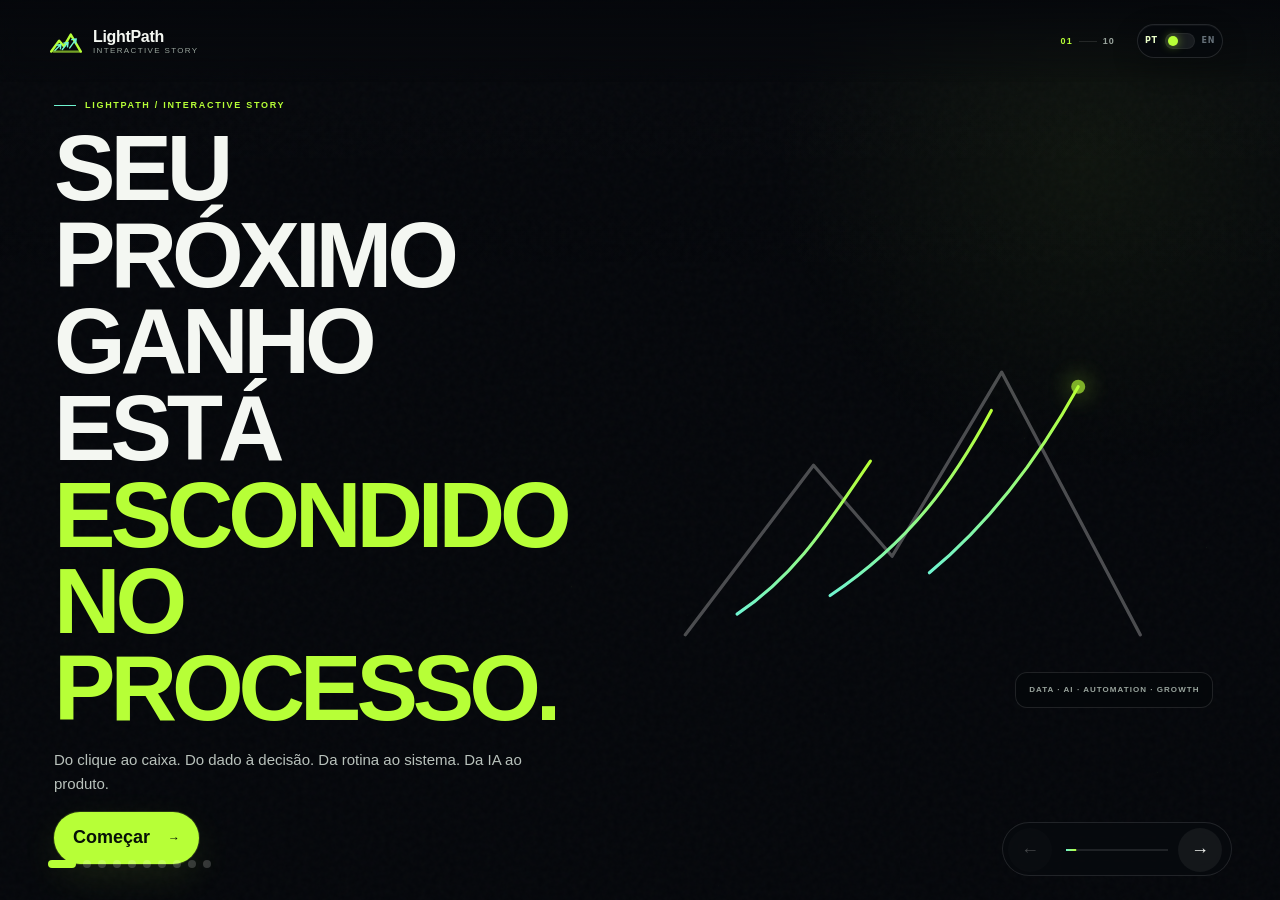
==== commit 45c6f406: "refactor: rebuild presentation frames for viewport-native UX" ====
--- a/apresentacao/index.html
+++ b/apresentacao/index.html
@@ -4,58 +4,226 @@
   <meta charset="utf-8" />
   <meta name="viewport" content="width=device-width,initial-scale=1,viewport-fit=cover" />
   <meta name="theme-color" content="#05070b" />
-  <meta name="description" content="Apresentação interativa da LightPath Tecnologia: do clique ao caixa, do dado à decisão, da rotina ao sistema e da IA ao produto." />
+  <meta name="description" content="Apresentação interativa da LightPath Tecnologia: dados, IA, automação e Growth Systems orientados a impacto." />
   <title>Apresentação Interativa — LightPath Tecnologia</title>
   <link rel="icon" type="image/svg+xml" href="../favicon.svg" />
   <link rel="preconnect" href="https://fonts.googleapis.com" />
   <link rel="preconnect" href="https://fonts.gstatic.com" crossorigin />
   <link href="https://fonts.googleapis.com/css2?family=Manrope:wght@400;500;600;700;800&family=Space+Grotesk:wght@500;600;700&display=swap" rel="stylesheet" />
-  <link rel="stylesheet" href="presentation.css" />
-  <link rel="stylesheet" href="mobile-safe-area.css" />
-  <link rel="stylesheet" href="presentation-layout-qa.css" />
+  <link rel="stylesheet" href="presentation.css?v=20260910-v3" />
 </head>
 <body>
   <canvas class="vector-field" id="vector-field" aria-hidden="true"></canvas>
   <div class="noise" aria-hidden="true"></div>
-  <div class="scene-wipe" aria-hidden="true"><span></span></div>
 
   <header class="appbar">
     <a href="../" class="app-brand" aria-label="Voltar para LightPath Tecnologia">
       <svg viewBox="0 0 34 34" fill="none" aria-hidden="true"><path d="M3 27 10.5 16.8l4.5 5.2L21.5 11 31 27" stroke="currentColor" stroke-width="2.3" stroke-linecap="round" stroke-linejoin="round"/><path d="M6.5 26 12.2 20.2m0 0-.5 4.1m.5-4.1-4 .7M13.5 25 19 18.3m0 0-.6 4.2m.6-4.2-4.1.7M20.5 23.5 26.6 15m0 0-.6 4.3m.6-4.3-4.2.7" class="growth-vector" stroke-linecap="round" stroke-linejoin="round"/><path d="M5 27h25" stroke="currentColor" stroke-width="2.1" stroke-linecap="round" opacity=".62"/></svg>
       <span><strong>LightPath</strong><small>interactive story</small></span>
     </a>
-    <div class="app-status"><span id="scene-number">01</span><i></i><span>10</span></div>
-    <a href="../#contato" class="app-cta">Diagnóstico <span>↗</span></a>
+    <div class="app-status" aria-label="Progresso da apresentação"><span id="scene-number">01</span><i></i><span>10</span></div>
   </header>
 
-  <main class="story" id="story" tabindex="0" aria-live="polite">
-    <section class="scene scene--hero is-active" data-scene="0" aria-labelledby="scene0-title"><div class="scene-inner hero-layout"><div class="scene-copy"><span class="scene-kicker" data-reveal>LIGHTPATH / GROWTH VECTOR</span><h1 id="scene0-title" data-reveal>Seu próximo ganho está <em>escondido no processo.</em></h1><p data-reveal>Do clique ao caixa. Do dado à decisão. Da rotina ao sistema. Da IA ao produto.</p><button class="primary-action js-next" type="button" data-reveal>Explorar onde há ganho <span>↗</span></button></div><div class="hero-vector" aria-hidden="true" data-reveal><svg viewBox="0 0 520 520"><defs><linearGradient id="heroGrad" x1="0" y1="1" x2="1" y2="0"><stop stop-color="#70f4d0"/><stop offset="1" stop-color="#b7ff37"/></linearGradient></defs><path class="mountain" d="M40 408 164 244l76 88 106-178 134 254"/><path class="vector vector-a" d="M90 388 C150 348 181 295 219 240"/><path class="vector vector-b" d="M180 370 C258 318 300 258 336 191"/><path class="vector vector-c" d="M276 348 C340 295 385 231 420 168"/><circle cx="420" cy="168" r="7" class="pulse"/></svg><span class="hero-badge">ENGINEERING LEVERAGE<br/>INTO OPERATIONS</span></div></div></section>
-
-    <section class="scene" data-scene="1" aria-labelledby="scene1-title"><div class="scene-inner"><span class="scene-kicker" data-reveal>01 / TESE</span><div class="impact-layout"><div class="scene-copy compact-copy"><h2 id="scene1-title" data-reveal>Tecnologia não é o produto. <em>O impacto é.</em></h2><p data-reveal>Clique no resultado que mais importa agora.</p></div><div class="impact-stage" data-reveal><div class="impact-core"><small>OUTPUT</small><strong id="impact-core-title">IMPACTO</strong><span id="impact-core-sub">mensurável</span></div><button class="impact-choice is-selected" type="button" data-impact="custo" style="--x:8%;--y:14%"><b>01</b><span>REDUZIR<br/>CUSTO</span></button><button class="impact-choice" type="button" data-impact="decisao" style="--x:60%;--y:12%"><b>02</b><span>ACELERAR<br/>DECISÃO</span></button><button class="impact-choice" type="button" data-impact="escala" style="--x:33%;--y:69%"><b>03</b><span>CRIAR<br/>ESCALA</span></button><svg class="impact-lines" viewBox="0 0 600 430" aria-hidden="true"><path d="M110 120 C210 180 230 200 300 215"/><path d="M480 115 C400 170 370 190 300 215"/><path d="M290 350 C295 305 296 260 300 215"/></svg></div></div></div></section>
-
-    <section class="scene" data-scene="2" aria-labelledby="scene2-title"><div class="scene-inner"><span class="scene-kicker" data-reveal>02 / DIAGNÓSTICO</span><div class="scene-heading" data-reveal><h2 id="scene2-title">Onde o valor <em>trava?</em></h2><p>Escolha o gargalo. O sistema mostra o primeiro vetor de ataque.</p></div><div class="bottleneck-grid" data-reveal><button class="bottleneck is-selected" type="button" data-bottleneck="dados"><span>01</span><b>DADOS DISPERSOS</b><i>⌁</i></button><button class="bottleneck" type="button" data-bottleneck="processo"><span>02</span><b>PROCESSO MANUAL</b><i>↯</i></button><button class="bottleneck" type="button" data-bottleneck="decisao"><span>03</span><b>DECISÃO ATRASADA</b><i>◫</i></button><button class="bottleneck" type="button" data-bottleneck="ia"><span>04</span><b>IA SEM CONTEXTO</b><i>✦</i></button></div><div class="bottleneck-result" data-reveal><div><small>PRIMEIRO VETOR</small><strong id="bottleneck-solution">DATA FOUNDATION</strong></div><p id="bottleneck-copy">Integrar fontes, criar contratos e tornar o dado confiável antes de acelerar analytics ou IA.</p><span id="bottleneck-metric">Métrica → latência + qualidade</span></div></div></section>
-
-    <section class="scene" data-scene="3" aria-labelledby="scene3-title"><div class="scene-inner solutions-layout"><div class="scene-copy compact-copy"><span class="scene-kicker" data-reveal>03 / SOLUÇÕES</span><h2 id="scene3-title" data-reveal>Quatro capacidades. <em>Uma operação mais inteligente.</em></h2><p data-reveal>Toque em uma frente para abrir o que ela destrava.</p></div><div class="solution-console" data-reveal><div class="solution-core"><span id="solution-code">DATA / 01</span><strong id="solution-title">Data Platform</strong><p id="solution-copy">Base confiável para decidir, automatizar e escalar.</p><small id="solution-stack">Pipelines · lakehouse · qualidade · observabilidade</small></div><button class="solution-node is-selected" type="button" data-solution="data"><i>⌁</i><span>DATA</span></button><button class="solution-node" type="button" data-solution="ai"><i>✦</i><span>AI</span></button><button class="solution-node" type="button" data-solution="automation"><i>↯</i><span>AUTO</span></button><button class="solution-node" type="button" data-solution="analytics"><i>◫</i><span>BI / DS</span></button><div class="solution-orbit orbit-a"></div><div class="solution-orbit orbit-b"></div></div></div></section>
-
-    <section class="scene" data-scene="4" aria-labelledby="scene4-title"><div class="scene-inner"><span class="scene-kicker" data-reveal>04 / ARQUITETURA</span><div class="scene-heading" data-reveal><h2 id="scene4-title">Como o valor <em>flui.</em></h2><p>A menor arquitetura capaz de produzir mudança operacional mensurável.</p></div><div class="architecture" data-reveal><div class="architecture-flow"><button class="arch-node" type="button" data-arch="0"><small>01</small><b>SOURCES</b><span>APIs · DB · files</span></button><i class="arch-link"><span></span></i><button class="arch-node" type="button" data-arch="1"><small>02</small><b>DATA</b><span>quality · lakehouse</span></button><i class="arch-link"><span></span></i><button class="arch-node" type="button" data-arch="2"><small>03</small><b>AUTOMATION</b><span>events · APIs</span></button><i class="arch-link"><span></span></i><button class="arch-node" type="button" data-arch="3"><small>04</small><b>AI / MODELS</b><span>RAG · agents</span></button><i class="arch-link"><span></span></i><button class="arch-node" type="button" data-arch="4"><small>05</small><b>DECISION</b><span>BI · alerts · APIs</span></button><i class="arch-link"><span></span></i><button class="arch-node arch-node--roi" type="button" data-arch="5"><small>06</small><b>ROI</b><span>tempo · custo · capacidade</span></button></div><div class="control-layer"><span>CONTROL LAYER</span><b>SEGURANÇA</b><b>OBSERVABILIDADE</b><b>GOVERNANÇA</b><b>TESTES</b><b>HUMAN-IN-THE-LOOP</b></div><button class="ghost-action" id="activate-flow" type="button">Ativar o fluxo <span>→</span></button></div></div></section>
-
-    <section class="scene scene--growth" data-scene="growth" aria-labelledby="growth-title"><div class="scene-inner growth-app-layout"><div class="scene-copy compact-copy"><span class="scene-kicker" data-reveal>05 / GROWTH SYSTEMS</span><h2 id="growth-title" data-reveal>Da mídia ao caixa. <em>Um único sistema.</em></h2><p data-reveal>Você investe para trazer uma pessoa. Nós seguimos o caminho até a receita para descobrir onde o valor está vazando.</p></div><div class="growth-app" data-reveal><div class="growth-app-head"><span>REVENUE SYSTEM</span><i></i><b>LIVE</b></div><div class="growth-app-flow" aria-label="Fluxo comercial"><button type="button" class="growth-app-node is-active"><small>01</small><b>MEDIA</b><span>creative · traffic</span></button><span>→</span><button type="button" class="growth-app-node"><small>02</small><b>LANDING</b><span>quiz · message</span></button><span>→</span><button type="button" class="growth-app-node"><small>03</small><b>CHECKOUT</b><span>offer · payment</span></button><span>→</span><button type="button" class="growth-app-node"><small>04</small><b>ORDER</b><span>commercial truth</span></button><span>→</span><button type="button" class="growth-app-node"><small>05</small><b>LIFECYCLE</b><span>members · CRM</span></button></div><div class="growth-app-data"><span>ATTRIBUTION LAYER</span><b>UTM</b><b>event_id</b><b>Meta/CAPI</b><b>GA4</b><b>webhooks</b></div><div class="growth-app-value"><small>BUSINESS CASE · DIGITAL COMMERCE</small><strong>Do clique ao caixa, sem caixa-preta.</strong><p>Conectamos sessão, campanha, checkout, pedido e entrega para saber se o próximo ganho está no anúncio, na página, na oferta, no pagamento ou na retenção.</p></div></div></div></section>
-
-    <section class="scene" data-scene="5" aria-labelledby="scene5-title"><div class="scene-inner method-layout"><div class="scene-copy compact-copy"><span class="scene-kicker" data-reveal>06 / MÉTODO</span><h2 id="scene5-title" data-reveal>Primeiro o impacto.<br/><em>Depois a tecnologia.</em></h2></div><div class="method-app" data-reveal><div class="method-nav" role="tablist" aria-label="Etapas do método"><button type="button" class="is-selected" data-method="0"><span>01</span>Diagnóstico</button><button type="button" data-method="1"><span>02</span>Desenho</button><button type="button" data-method="2"><span>03</span>Implementação</button><button type="button" data-method="3"><span>04</span>Otimização</button></div><div class="method-content"><small id="method-tag">DIAGNÓSTICO</small><strong id="method-title">Mapeamos onde o valor está travado.</strong><div class="method-output"><span>OUTPUT</span><b id="method-output">Mapa de oportunidades priorizado</b></div></div></div></div></section>
-
-    <section class="scene" data-scene="6" aria-labelledby="scene6-title"><div class="scene-inner"><span class="scene-kicker" data-reveal>07 / ENGENHARIA COM PROVA</span><div class="scene-heading" data-reveal><h2 id="scene6-title">Escala real. <em>Menos esforço. Mais capacidade.</em></h2><p>Toque nos números para ver o que eles significam para a operação.</p></div><div class="proof-grid" data-reveal><button class="proof-tile is-selected" type="button" data-proof="scale"><strong data-count="10" data-prefix="" data-suffix="+ TB">10+ TB</strong><span>PROCESSADOS / MÊS</span></button><button class="proof-tile" type="button" data-proof="auto"><strong data-count="95" data-prefix="" data-suffix="%">95%</strong><span>FLUXOS AUTOMATIZADOS</span></button><button class="proof-tile" type="button" data-proof="manual"><strong data-count="50" data-prefix="-" data-suffix="%">-50%</strong><span>ESFORÇO MANUAL</span></button><button class="proof-tile" type="button" data-proof="ops"><strong data-count="20" data-prefix="+" data-suffix="%">+20%</strong><span>EFICIÊNCIA OPERACIONAL</span></button></div><div class="proof-meaning" data-reveal><small>LEITURA DE NEGÓCIO</small><strong id="proof-title">Capacidade para crescer sem linearizar infraestrutura.</strong><p id="proof-copy">Pipelines distribuídos e runtime otimizado transformam volume em capacidade operacional previsível.</p></div></div></section>
-
-    <section class="scene" data-scene="7" aria-labelledby="scene7-title"><div class="scene-inner ai-layout"><div class="scene-copy compact-copy"><span class="scene-kicker" data-reveal>08 / APPLIED AI</span><h2 id="scene7-title" data-reveal>IA multimodal, <em>do dado ao deploy.</em></h2><p data-reveal>Modelo é só uma peça. Produto exige fluxo, controle e medição.</p></div><div class="ai-product" data-reveal><div class="ai-product-head"><span>SELECTED PROJECT</span><strong>Dermaly AI</strong><small>AI-assisted multimodal application</small></div><div class="ai-pipeline"><button type="button" class="is-active" data-ai-step="0"><span>INPUT</span><b>image + profile</b><i>READY</i></button><button type="button" data-ai-step="1"><span>MODEL</span><b>multimodal analysis</b><i>RUN</i></button><button type="button" data-ai-step="2"><span>OUTPUT</span><b>structured JSON</b><i>VALID</i></button><button type="button" data-ai-step="3"><span>TRACKING</span><b>events + outcomes</b><i>ON</i></button></div><div class="ai-signal"><span></span><b id="ai-message">Contexto entra. A análise começa com dados estruturados.</b></div></div></div></section>
-
-    <section class="scene scene--final" data-scene="8" aria-labelledby="scene8-title"><div class="scene-inner final-layout"><div class="scene-copy compact-copy"><span class="scene-kicker" data-reveal>09 / DISCOVERY</span><h2 id="scene8-title" data-reveal>Qual gargalo merece ser <em>removido primeiro?</em></h2><p data-reveal>Traga o problema em linguagem de negócio. Nós encontramos o primeiro vetor de ganho.</p></div><div class="diagnostic-app" data-reveal><div class="diagnostic-options" role="group" aria-label="Selecione seu principal gargalo"><button type="button" data-diagnostic="manual">Processo manual</button><button type="button" data-diagnostic="data">Dados dispersos</button><button type="button" data-diagnostic="decision">Decisão atrasada</button><button type="button" data-diagnostic="ai">IA sem caso de uso</button><button type="button" data-diagnostic="scale">Operação sem escala</button></div><div class="diagnostic-result" id="diagnostic-result"><span>SELECIONE UM GARGALO ↑</span><strong>Encontramos o primeiro vetor de ganho.</strong><p>Vamos medir tempo, custo, risco e capacidade antes de propor qualquer arquitetura.</p></div><a href="../#contato" class="primary-action diagnostic-cta">Abrir diagnóstico <span>↗</span></a></div><div class="legal-line" data-reveal>Lightpath Tecnologia Ltda · CNPJ 65.652.507/0001-75</div></div></section>
+  <main class="story" id="story" tabindex="0">
+    <section class="scene is-active" data-scene="0" aria-labelledby="scene0-title">
+      <div class="scene-inner hero-layout">
+        <div class="scene-copy">
+          <span class="scene-kicker" data-i18n="hero.kicker">LIGHTPATH / INTERACTIVE STORY</span>
+          <h1 id="scene0-title"><span data-i18n="hero.a">Seu próximo ganho está</span> <em data-i18n="hero.b">escondido no processo.</em></h1>
+          <p data-i18n="hero.copy">Do clique ao caixa. Do dado à decisão. Da rotina ao sistema. Da IA ao produto.</p>
+          <button class="primary-action js-next" type="button"><span data-i18n="hero.cta">Começar</span> <b>→</b></button>
+        </div>
+        <div class="hero-vector" aria-hidden="true">
+          <svg viewBox="0 0 520 520"><defs><linearGradient id="heroGrad" x1="0" y1="1" x2="1" y2="0"><stop stop-color="#70f4d0"/><stop offset="1" stop-color="#b7ff37"/></linearGradient></defs><path class="mountain" d="M40 408 164 244l76 88 106-178 134 254"/><path class="vector vector-a" d="M90 388 C150 348 181 295 219 240"/><path class="vector vector-b" d="M180 370 C258 318 300 258 336 191"/><path class="vector vector-c" d="M276 348 C340 295 385 231 420 168"/><circle cx="420" cy="168" r="7" class="pulse"/></svg>
+          <span class="hero-badge">DATA · AI · AUTOMATION · GROWTH</span>
+        </div>
+      </div>
+    </section>
+
+    <section class="scene" data-scene="1" aria-labelledby="scene1-title">
+      <div class="scene-inner split-layout impact-layout">
+        <div class="scene-copy">
+          <span class="scene-kicker" data-i18n="impact.kicker">01 / IMPACTO</span>
+          <h2 id="scene1-title"><span data-i18n="impact.a">Tecnologia não é o produto.</span> <em data-i18n="impact.b">O impacto é.</em></h2>
+          <p data-i18n="impact.copy">Escolha o resultado que precisa mover.</p>
+        </div>
+        <div class="impact-stage">
+          <div class="impact-core"><small>OUTPUT</small><strong id="impact-core-title" data-i18n="impact.core">IMPACTO</strong><span id="impact-core-sub" data-i18n="impact.sub">mensurável</span></div>
+          <div class="impact-options">
+            <button class="impact-choice is-selected" type="button" data-impact="custo"><small>01</small><b data-i18n="impact.cost">REDUZIR CUSTO</b></button>
+            <button class="impact-choice" type="button" data-impact="decisao"><small>02</small><b data-i18n="impact.speed">ACELERAR DECISÃO</b></button>
+            <button class="impact-choice" type="button" data-impact="escala"><small>03</small><b data-i18n="impact.scale">CRIAR ESCALA</b></button>
+          </div>
+        </div>
+      </div>
+    </section>
+
+    <section class="scene" data-scene="2" aria-labelledby="scene2-title">
+      <div class="scene-inner diagnosis-layout">
+        <div class="scene-heading">
+          <span class="scene-kicker" data-i18n="diagnosis.kicker">02 / DIAGNÓSTICO</span>
+          <h2 id="scene2-title"><span data-i18n="diagnosis.a">Onde o valor</span> <em data-i18n="diagnosis.b">trava?</em></h2>
+          <p data-i18n="diagnosis.copy">Escolha o gargalo. Nós mostramos o primeiro vetor.</p>
+        </div>
+        <div class="bottleneck-grid">
+          <button class="bottleneck is-selected" type="button" data-bottleneck="dados"><small>01</small><i>⌁</i><b data-i18n="diagnosis.data">DADOS DISPERSOS</b></button>
+          <button class="bottleneck" type="button" data-bottleneck="processo"><small>02</small><i>↯</i><b data-i18n="diagnosis.manual">PROCESSO MANUAL</b></button>
+          <button class="bottleneck" type="button" data-bottleneck="decisao"><small>03</small><i>◫</i><b data-i18n="diagnosis.delay">DECISÃO ATRASADA</b></button>
+          <button class="bottleneck" type="button" data-bottleneck="ia"><small>04</small><i>✦</i><b data-i18n="diagnosis.ai">IA SEM CONTEXTO</b></button>
+        </div>
+        <div class="result-bar bottleneck-result">
+          <div><small data-i18n="common.firstVector">PRIMEIRO VETOR</small><strong id="bottleneck-solution">DATA FOUNDATION</strong></div>
+          <p id="bottleneck-copy">Integrar fontes, criar contratos e tornar o dado confiável antes de acelerar analytics ou IA.</p>
+          <span id="bottleneck-metric">Métrica → latência + qualidade</span>
+        </div>
+      </div>
+    </section>
+
+    <section class="scene" data-scene="3" aria-labelledby="scene3-title">
+      <div class="scene-inner split-layout solutions-layout">
+        <div class="scene-copy">
+          <span class="scene-kicker" data-i18n="solutions.kicker">03 / SOLUÇÕES</span>
+          <h2 id="scene3-title"><span data-i18n="solutions.a">Quatro capacidades.</span> <em data-i18n="solutions.b">Um sistema.</em></h2>
+          <p data-i18n="solutions.copy">A tecnologia muda conforme o gargalo — não o contrário.</p>
+        </div>
+        <div class="solution-console">
+          <div class="solution-core">
+            <span id="solution-code">DATA / 01</span><strong id="solution-title">Data Platform</strong><p id="solution-copy">Base confiável para decidir, automatizar e escalar.</p><small id="solution-stack">Pipelines · lakehouse · qualidade · observabilidade</small>
+          </div>
+          <div class="solution-tabs">
+            <button class="solution-node is-selected" type="button" data-solution="data"><i>⌁</i><span>DATA</span></button>
+            <button class="solution-node" type="button" data-solution="ai"><i>✦</i><span>AI</span></button>
+            <button class="solution-node" type="button" data-solution="automation"><i>↯</i><span>AUTO</span></button>
+            <button class="solution-node" type="button" data-solution="analytics"><i>◫</i><span>BI / DS</span></button>
+          </div>
+        </div>
+      </div>
+    </section>
+
+    <section class="scene" data-scene="4" aria-labelledby="scene4-title">
+      <div class="scene-inner architecture-layout">
+        <div class="scene-heading compact-heading">
+          <span class="scene-kicker" data-i18n="architecture.kicker">04 / ARQUITETURA</span>
+          <h2 id="scene4-title"><span data-i18n="architecture.a">Como o valor</span> <em data-i18n="architecture.b">flui.</em></h2>
+          <p data-i18n="architecture.copy">A menor arquitetura que conecta origem, ação e ROI.</p>
+        </div>
+        <div class="architecture-flow">
+          <button class="arch-node" type="button" data-arch="0"><small>01</small><b>SOURCES</b><span>APIs · DB · files</span></button><i class="arch-link">→</i>
+          <button class="arch-node" type="button" data-arch="1"><small>02</small><b>DATA</b><span>quality · lakehouse</span></button><i class="arch-link">→</i>
+          <button class="arch-node" type="button" data-arch="2"><small>03</small><b>AUTOMATION</b><span>events · APIs</span></button><i class="arch-link">→</i>
+          <button class="arch-node" type="button" data-arch="3"><small>04</small><b>AI / MODELS</b><span>RAG · agents</span></button><i class="arch-link">→</i>
+          <button class="arch-node" type="button" data-arch="4"><small>05</small><b>DECISION</b><span>BI · alerts</span></button><i class="arch-link">→</i>
+          <button class="arch-node arch-node--roi" type="button" data-arch="5"><small>06</small><b>ROI</b><span data-i18n="architecture.roi">tempo · custo · capacidade</span></button>
+        </div>
+        <div class="control-layer"><span>CONTROL LAYER</span><b data-i18n="architecture.security">SEGURANÇA</b><b data-i18n="architecture.observe">OBSERVABILIDADE</b><b data-i18n="architecture.governance">GOVERNANÇA</b><b data-i18n="architecture.tests">TESTES</b><b>HUMAN-IN-THE-LOOP</b></div>
+      </div>
+    </section>
+
+    <section class="scene" data-scene="growth" aria-labelledby="growth-title">
+      <div class="scene-inner split-layout growth-layout">
+        <div class="scene-copy">
+          <span class="scene-kicker" data-i18n="growth.kicker">05 / GROWTH SYSTEMS</span>
+          <h2 id="growth-title"><span data-i18n="growth.a">Da mídia ao caixa.</span> <em data-i18n="growth.b">Um único sistema.</em></h2>
+          <p data-i18n="growth.copy">Você investe para trazer atenção. Nós seguimos o caminho até a receita.</p>
+        </div>
+        <div class="growth-console">
+          <div class="growth-flow">
+            <button class="growth-node is-selected" type="button" data-growth-step="media"><small>01</small><b>MEDIA</b><span>creative · traffic</span></button>
+            <button class="growth-node" type="button" data-growth-step="landing"><small>02</small><b>LANDING</b><span>quiz · message</span></button>
+            <button class="growth-node" type="button" data-growth-step="checkout"><small>03</small><b>CHECKOUT</b><span>offer · payment</span></button>
+            <button class="growth-node" type="button" data-growth-step="order"><small>04</small><b>ORDER</b><span>commercial truth</span></button>
+            <button class="growth-node" type="button" data-growth-step="lifecycle"><small>05</small><b>LIFECYCLE</b><span>members · CRM</span></button>
+          </div>
+          <div class="growth-data"><span>ATTRIBUTION</span><b>UTM</b><b>event_id</b><b>Meta/CAPI</b><b>GA4</b><b>webhooks</b></div>
+          <div class="growth-insight"><small data-i18n="growth.lens">LENTE ATIVA</small><strong id="growth-insight-title">Aquisição com feedback de negócio.</strong><p id="growth-insight-copy">Criativo e mídia precisam ser avaliados até o pedido real — não só pelo clique.</p><span id="growth-insight-kpi">Decisão → CAC · receita · qualidade do tráfego</span></div>
+        </div>
+      </div>
+    </section>
+
+    <section class="scene" data-scene="5" aria-labelledby="scene5-title">
+      <div class="scene-inner split-layout method-layout">
+        <div class="scene-copy">
+          <span class="scene-kicker" data-i18n="method.kicker">06 / MÉTODO</span>
+          <h2 id="scene5-title"><span data-i18n="method.a">Primeiro o impacto.</span> <em data-i18n="method.b">Depois a tecnologia.</em></h2>
+          <p data-i18n="method.copy">Quatro passos para sair do gargalo e chegar em produção.</p>
+        </div>
+        <div class="method-app">
+          <div class="method-nav">
+            <button type="button" class="is-selected" data-method="0"><span>01</span><b data-i18n="method.step1">Diagnóstico</b></button>
+            <button type="button" data-method="1"><span>02</span><b data-i18n="method.step2">Desenho</b></button>
+            <button type="button" data-method="2"><span>03</span><b data-i18n="method.step3">Implementação</b></button>
+            <button type="button" data-method="3"><span>04</span><b data-i18n="method.step4">Otimização</b></button>
+          </div>
+          <div class="method-content"><small id="method-tag">DIAGNÓSTICO</small><strong id="method-title">Mapeamos onde o valor está travado.</strong><div class="method-output"><span>OUTPUT</span><b id="method-output">Mapa de oportunidades priorizado</b></div></div>
+        </div>
+      </div>
+    </section>
+
+    <section class="scene" data-scene="6" aria-labelledby="scene6-title">
+      <div class="scene-inner proof-layout">
+        <div class="scene-heading compact-heading">
+          <span class="scene-kicker" data-i18n="proof.kicker">07 / ENGENHARIA COM PROVA</span>
+          <h2 id="scene6-title"><span data-i18n="proof.a">Escala real.</span> <em data-i18n="proof.b">Menos esforço. Mais capacidade.</em></h2>
+          <p data-i18n="proof.copy">Experiência técnica aplicada em produção.</p>
+        </div>
+        <div class="proof-grid">
+          <button class="proof-tile is-selected" type="button" data-proof="scale"><strong data-count="10" data-prefix="" data-suffix="+ TB">10+ TB</strong><span data-i18n="proof.m1">PROCESSADOS / MÊS</span></button>
+          <button class="proof-tile" type="button" data-proof="auto"><strong data-count="95" data-prefix="" data-suffix="%">95%</strong><span data-i18n="proof.m2">FLUXOS AUTOMATIZADOS</span></button>
+          <button class="proof-tile" type="button" data-proof="manual"><strong data-count="50" data-prefix="-" data-suffix="%">-50%</strong><span data-i18n="proof.m3">ESFORÇO MANUAL</span></button>
+          <button class="proof-tile" type="button" data-proof="ops"><strong data-count="20" data-prefix="+" data-suffix="%">+20%</strong><span data-i18n="proof.m4">EFICIÊNCIA OPERACIONAL</span></button>
+        </div>
+        <div class="result-bar proof-meaning"><div><small data-i18n="proof.lens">LEITURA DE NEGÓCIO</small><strong id="proof-title">Capacidade para crescer sem linearizar infraestrutura.</strong></div><p id="proof-copy">Pipelines distribuídos e runtime otimizado transformam volume em capacidade operacional previsível.</p></div>
+      </div>
+    </section>
+
+    <section class="scene" data-scene="7" aria-labelledby="scene7-title">
+      <div class="scene-inner split-layout ai-layout">
+        <div class="scene-copy">
+          <span class="scene-kicker" data-i18n="ai.kicker">08 / APPLIED AI</span>
+          <h2 id="scene7-title"><span data-i18n="ai.a">IA do dado</span> <em data-i18n="ai.b">ao deploy.</em></h2>
+          <p data-i18n="ai.copy">Modelo é só uma peça. Valor nasce do sistema.</p>
+        </div>
+        <div class="ai-product">
+          <div class="ai-product-head"><span>SELECTED PROJECT</span><strong>Dermaly AI</strong><small>AI-assisted multimodal application</small></div>
+          <div class="ai-pipeline">
+            <button type="button" class="is-active" data-ai-step="0"><span>INPUT</span><b>image + profile</b><i>READY</i></button>
+            <button type="button" data-ai-step="1"><span>MODEL</span><b>multimodal analysis</b><i>RUN</i></button>
+            <button type="button" data-ai-step="2"><span>OUTPUT</span><b>structured JSON</b><i>VALID</i></button>
+            <button type="button" data-ai-step="3"><span>TRACKING</span><b>events + outcomes</b><i>ON</i></button>
+          </div>
+          <div class="ai-signal"><span></span><b id="ai-message">Contexto entra. A análise começa com dados estruturados.</b></div>
+        </div>
+      </div>
+    </section>
+
+    <section class="scene" data-scene="8" aria-labelledby="scene8-title">
+      <div class="scene-inner split-layout final-layout">
+        <div class="scene-copy">
+          <span class="scene-kicker" data-i18n="final.kicker">09 / DISCOVERY</span>
+          <h2 id="scene8-title"><span data-i18n="final.a">Qual gargalo merece ser</span> <em data-i18n="final.b">removido primeiro?</em></h2>
+          <p data-i18n="final.copy">Traga o problema em linguagem de negócio. A arquitetura vem depois.</p>
+        </div>
+        <div class="diagnostic-app">
+          <div class="diagnostic-options">
+            <button type="button" data-diagnostic="manual" data-i18n="final.opt1">Processo manual</button>
+            <button type="button" data-diagnostic="data" data-i18n="final.opt2">Dados dispersos</button>
+            <button type="button" data-diagnostic="decision" data-i18n="final.opt3">Decisão atrasada</button>
+            <button type="button" data-diagnostic="ai" data-i18n="final.opt4">IA sem caso de uso</button>
+            <button type="button" data-diagnostic="scale" data-i18n="final.opt5">Operação sem escala</button>
+          </div>
+          <div class="diagnostic-result" id="diagnostic-result"><small data-i18n="final.select">SELECIONE UM GARGALO</small><strong data-i18n="final.result">Encontramos o primeiro vetor de ganho.</strong><p data-i18n="final.resultCopy">Vamos medir tempo, custo, risco e capacidade antes de propor arquitetura.</p></div>
+          <a href="../#contato" class="primary-action diagnostic-cta"><span data-i18n="final.cta">Abrir diagnóstico</span> <b>↗</b></a>
+          <small class="legal-line">Lightpath Tecnologia Ltda · CNPJ 65.652.507/0001-75</small>
+        </div>
+      </div>
+    </section>
   </main>
 
-  <nav class="story-controls" aria-label="Navegação da apresentação"><button id="prev-scene" type="button" aria-label="Cena anterior">←</button><div class="story-progress" aria-hidden="true"><span id="story-progress-bar"></span></div><button id="next-scene" type="button" aria-label="Próxima cena">→</button></nav>
   <div class="scene-dots" id="scene-dots" aria-label="Ir para cena"></div>
+  <nav class="story-controls" aria-label="Navegação da apresentação"><button id="prev-scene" type="button" aria-label="Cena anterior">←</button><div class="story-progress"><span id="story-progress-bar"></span></div><button id="next-scene" type="button" aria-label="Próxima cena">→</button></nav>
+
   <script src="https://cdnjs.cloudflare.com/ajax/libs/gsap/3.13.0/gsap.min.js"></script>
-  <script src="presentation.js"></script>
-  <script src="gesture-guard.js?v=20260910-2"></script>
-  <script src="presentation-layout-guard.js?v=20260910-1"></script>
-  <script src="../i18n.js"></script>
+  <script src="presentation.js?v=20260910-v3"></script>
+  <script src="../i18n.js?v=20260910-v3"></script>
 </body>
 </html>
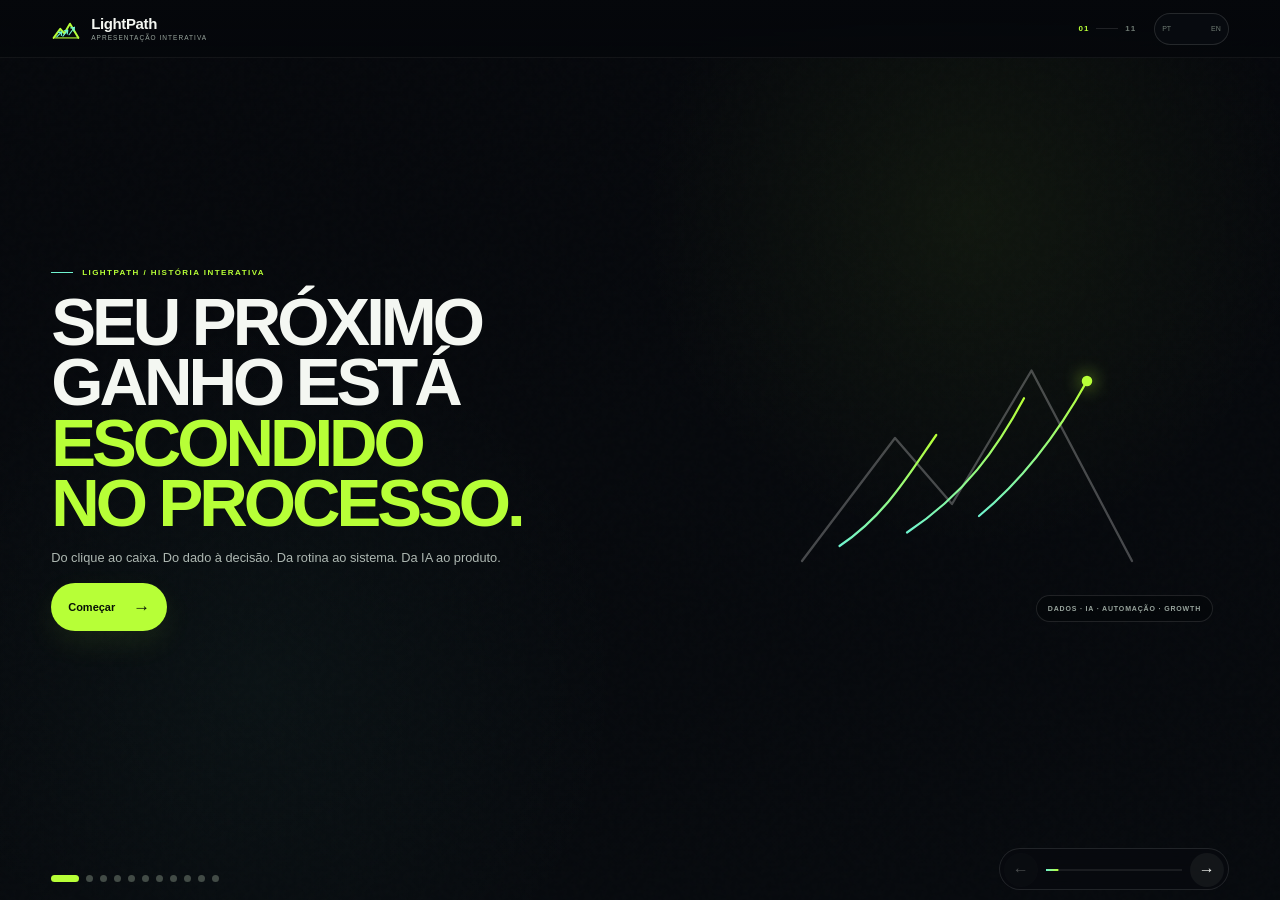
==== commit 83b94301: "feat: publish presentation v4 with 11 viewport-native scenes" ====
--- a/apresentacao/index.html
+++ b/apresentacao/index.html
@@ -11,31 +11,32 @@
   <link rel="preconnect" href="https://fonts.gstatic.com" crossorigin />
   <link href="https://fonts.googleapis.com/css2?family=Manrope:wght@400;500;600;700;800&family=Space+Grotesk:wght@500;600;700&display=swap" rel="stylesheet" />
   <link rel="stylesheet" href="presentation.css?v=20260910-v3" />
+  <link rel="stylesheet" href="presentation-v4.css?v=20260910-v4" />
 </head>
 <body>
   <canvas class="vector-field" id="vector-field" aria-hidden="true"></canvas>
   <div class="noise" aria-hidden="true"></div>
 
   <header class="appbar">
-    <a href="../" class="app-brand" aria-label="Voltar para LightPath Tecnologia">
+    <a href="../" class="app-brand" data-i18n-aria="chrome.backHome">
       <svg viewBox="0 0 34 34" fill="none" aria-hidden="true"><path d="M3 27 10.5 16.8l4.5 5.2L21.5 11 31 27" stroke="currentColor" stroke-width="2.3" stroke-linecap="round" stroke-linejoin="round"/><path d="M6.5 26 12.2 20.2m0 0-.5 4.1m.5-4.1-4 .7M13.5 25 19 18.3m0 0-.6 4.2m.6-4.2-4.1.7M20.5 23.5 26.6 15m0 0-.6 4.3m.6-4.3-4.2.7" class="growth-vector" stroke-linecap="round" stroke-linejoin="round"/><path d="M5 27h25" stroke="currentColor" stroke-width="2.1" stroke-linecap="round" opacity=".62"/></svg>
-      <span><strong>LightPath</strong><small>interactive story</small></span>
+      <span><strong>LightPath</strong><small data-i18n="chrome.subtitle">apresentação interativa</small></span>
     </a>
-    <div class="app-status" aria-label="Progresso da apresentação"><span id="scene-number">01</span><i></i><span>10</span></div>
+    <div class="app-status" data-i18n-aria="chrome.progress"><span id="scene-number">01</span><i></i><span id="scene-total">11</span></div>
   </header>
 
   <main class="story" id="story" tabindex="0">
     <section class="scene is-active" data-scene="0" aria-labelledby="scene0-title">
       <div class="scene-inner hero-layout">
         <div class="scene-copy">
-          <span class="scene-kicker" data-i18n="hero.kicker">LIGHTPATH / INTERACTIVE STORY</span>
+          <span class="scene-kicker" data-i18n="hero.kicker">LIGHTPATH / HISTÓRIA INTERATIVA</span>
           <h1 id="scene0-title"><span data-i18n="hero.a">Seu próximo ganho está</span> <em data-i18n="hero.b">escondido no processo.</em></h1>
           <p data-i18n="hero.copy">Do clique ao caixa. Do dado à decisão. Da rotina ao sistema. Da IA ao produto.</p>
-          <button class="primary-action js-next" type="button"><span data-i18n="hero.cta">Começar</span> <b>→</b></button>
+          <button class="primary-action js-next" type="button"><span data-i18n="hero.cta">Começar</span><b>→</b></button>
         </div>
         <div class="hero-vector" aria-hidden="true">
           <svg viewBox="0 0 520 520"><defs><linearGradient id="heroGrad" x1="0" y1="1" x2="1" y2="0"><stop stop-color="#70f4d0"/><stop offset="1" stop-color="#b7ff37"/></linearGradient></defs><path class="mountain" d="M40 408 164 244l76 88 106-178 134 254"/><path class="vector vector-a" d="M90 388 C150 348 181 295 219 240"/><path class="vector vector-b" d="M180 370 C258 318 300 258 336 191"/><path class="vector vector-c" d="M276 348 C340 295 385 231 420 168"/><circle cx="420" cy="168" r="7" class="pulse"/></svg>
-          <span class="hero-badge">DATA · AI · AUTOMATION · GROWTH</span>
+          <span class="hero-badge" data-i18n="hero.badge">DADOS · IA · AUTOMAÇÃO · GROWTH</span>
         </div>
       </div>
     </section>
@@ -48,11 +49,11 @@
           <p data-i18n="impact.copy">Escolha o resultado que precisa mover.</p>
         </div>
         <div class="impact-stage">
-          <div class="impact-core"><small>OUTPUT</small><strong id="impact-core-title" data-i18n="impact.core">IMPACTO</strong><span id="impact-core-sub" data-i18n="impact.sub">mensurável</span></div>
+          <div class="impact-core"><small data-i18n="impact.output">SAÍDA</small><strong id="impact-core-title" data-i18n="impact.core">IMPACTO</strong><span id="impact-core-sub" data-i18n="impact.sub">mensurável</span></div>
           <div class="impact-options">
-            <button class="impact-choice is-selected" type="button" data-impact="custo"><small>01</small><b data-i18n="impact.cost">REDUZIR CUSTO</b></button>
-            <button class="impact-choice" type="button" data-impact="decisao"><small>02</small><b data-i18n="impact.speed">ACELERAR DECISÃO</b></button>
-            <button class="impact-choice" type="button" data-impact="escala"><small>03</small><b data-i18n="impact.scale">CRIAR ESCALA</b></button>
+            <button class="impact-choice is-selected" type="button" data-impact="cost"><small>01</small><b data-i18n="impact.cost">REDUZIR CUSTO</b></button>
+            <button class="impact-choice" type="button" data-impact="speed"><small>02</small><b data-i18n="impact.speed">ACELERAR DECISÃO</b></button>
+            <button class="impact-choice" type="button" data-impact="scale"><small>03</small><b data-i18n="impact.scale">CRIAR ESCALA</b></button>
           </div>
         </div>
       </div>
@@ -60,19 +61,19 @@
 
     <section class="scene" data-scene="2" aria-labelledby="scene2-title">
       <div class="scene-inner diagnosis-layout">
-        <div class="scene-heading">
+        <div class="scene-heading compact-heading">
           <span class="scene-kicker" data-i18n="diagnosis.kicker">02 / DIAGNÓSTICO</span>
           <h2 id="scene2-title"><span data-i18n="diagnosis.a">Onde o valor</span> <em data-i18n="diagnosis.b">trava?</em></h2>
           <p data-i18n="diagnosis.copy">Escolha o gargalo. Nós mostramos o primeiro vetor.</p>
         </div>
         <div class="bottleneck-grid">
-          <button class="bottleneck is-selected" type="button" data-bottleneck="dados"><small>01</small><i>⌁</i><b data-i18n="diagnosis.data">DADOS DISPERSOS</b></button>
-          <button class="bottleneck" type="button" data-bottleneck="processo"><small>02</small><i>↯</i><b data-i18n="diagnosis.manual">PROCESSO MANUAL</b></button>
-          <button class="bottleneck" type="button" data-bottleneck="decisao"><small>03</small><i>◫</i><b data-i18n="diagnosis.delay">DECISÃO ATRASADA</b></button>
-          <button class="bottleneck" type="button" data-bottleneck="ia"><small>04</small><i>✦</i><b data-i18n="diagnosis.ai">IA SEM CONTEXTO</b></button>
+          <button class="bottleneck is-selected" type="button" data-bottleneck="data"><small>01</small><i>⌁</i><b data-i18n="diagnosis.data">DADOS DISPERSOS</b></button>
+          <button class="bottleneck" type="button" data-bottleneck="manual"><small>02</small><i>↯</i><b data-i18n="diagnosis.manual">PROCESSO MANUAL</b></button>
+          <button class="bottleneck" type="button" data-bottleneck="decision"><small>03</small><i>◫</i><b data-i18n="diagnosis.delay">DECISÃO ATRASADA</b></button>
+          <button class="bottleneck" type="button" data-bottleneck="ai"><small>04</small><i>✦</i><b data-i18n="diagnosis.ai">IA SEM CONTEXTO</b></button>
         </div>
         <div class="result-bar bottleneck-result">
-          <div><small data-i18n="common.firstVector">PRIMEIRO VETOR</small><strong id="bottleneck-solution">DATA FOUNDATION</strong></div>
+          <div><small data-i18n="common.firstVector">PRIMEIRO VETOR</small><strong id="bottleneck-solution">BASE DE DADOS</strong></div>
           <p id="bottleneck-copy">Integrar fontes, criar contratos e tornar o dado confiável antes de acelerar analytics ou IA.</p>
           <span id="bottleneck-metric">Métrica → latência + qualidade</span>
         </div>
@@ -87,13 +88,11 @@
           <p data-i18n="solutions.copy">A tecnologia muda conforme o gargalo — não o contrário.</p>
         </div>
         <div class="solution-console">
-          <div class="solution-core">
-            <span id="solution-code">DATA / 01</span><strong id="solution-title">Data Platform</strong><p id="solution-copy">Base confiável para decidir, automatizar e escalar.</p><small id="solution-stack">Pipelines · lakehouse · qualidade · observabilidade</small>
-          </div>
+          <div class="solution-core"><span id="solution-code">DADOS / 01</span><strong id="solution-title">Plataforma de Dados</strong><p id="solution-copy">Base confiável para decidir, automatizar e escalar.</p><small id="solution-stack">Pipelines · lakehouse · qualidade · observabilidade</small></div>
           <div class="solution-tabs">
-            <button class="solution-node is-selected" type="button" data-solution="data"><i>⌁</i><span>DATA</span></button>
-            <button class="solution-node" type="button" data-solution="ai"><i>✦</i><span>AI</span></button>
-            <button class="solution-node" type="button" data-solution="automation"><i>↯</i><span>AUTO</span></button>
+            <button class="solution-node is-selected" type="button" data-solution="data"><i>⌁</i><span data-i18n="solutions.tabData">DADOS</span></button>
+            <button class="solution-node" type="button" data-solution="ai"><i>✦</i><span data-i18n="solutions.tabAi">IA</span></button>
+            <button class="solution-node" type="button" data-solution="automation"><i>↯</i><span data-i18n="solutions.tabAuto">AUTOMAÇÃO</span></button>
             <button class="solution-node" type="button" data-solution="analytics"><i>◫</i><span>BI / DS</span></button>
           </div>
         </div>
@@ -108,18 +107,18 @@
           <p data-i18n="architecture.copy">A menor arquitetura que conecta origem, ação e ROI.</p>
         </div>
         <div class="architecture-flow">
-          <button class="arch-node" type="button" data-arch="0"><small>01</small><b>SOURCES</b><span>APIs · DB · files</span></button><i class="arch-link">→</i>
-          <button class="arch-node" type="button" data-arch="1"><small>02</small><b>DATA</b><span>quality · lakehouse</span></button><i class="arch-link">→</i>
-          <button class="arch-node" type="button" data-arch="2"><small>03</small><b>AUTOMATION</b><span>events · APIs</span></button><i class="arch-link">→</i>
-          <button class="arch-node" type="button" data-arch="3"><small>04</small><b>AI / MODELS</b><span>RAG · agents</span></button><i class="arch-link">→</i>
-          <button class="arch-node" type="button" data-arch="4"><small>05</small><b>DECISION</b><span>BI · alerts</span></button><i class="arch-link">→</i>
+          <button class="arch-node" type="button" data-arch="0"><small>01</small><b data-i18n="architecture.sources">FONTES</b><span data-i18n="architecture.sourcesSub">APIs · BD · arquivos</span></button><i class="arch-link">→</i>
+          <button class="arch-node" type="button" data-arch="1"><small>02</small><b data-i18n="architecture.data">DADOS</b><span data-i18n="architecture.dataSub">qualidade · lakehouse</span></button><i class="arch-link">→</i>
+          <button class="arch-node" type="button" data-arch="2"><small>03</small><b data-i18n="architecture.automation">AUTOMAÇÃO</b><span data-i18n="architecture.automationSub">eventos · APIs</span></button><i class="arch-link">→</i>
+          <button class="arch-node" type="button" data-arch="3"><small>04</small><b data-i18n="architecture.ai">IA / MODELOS</b><span data-i18n="architecture.aiSub">RAG · agentes</span></button><i class="arch-link">→</i>
+          <button class="arch-node" type="button" data-arch="4"><small>05</small><b data-i18n="architecture.decision">DECISÃO</b><span data-i18n="architecture.decisionSub">BI · alertas</span></button><i class="arch-link">→</i>
           <button class="arch-node arch-node--roi" type="button" data-arch="5"><small>06</small><b>ROI</b><span data-i18n="architecture.roi">tempo · custo · capacidade</span></button>
         </div>
-        <div class="control-layer"><span>CONTROL LAYER</span><b data-i18n="architecture.security">SEGURANÇA</b><b data-i18n="architecture.observe">OBSERVABILIDADE</b><b data-i18n="architecture.governance">GOVERNANÇA</b><b data-i18n="architecture.tests">TESTES</b><b>HUMAN-IN-THE-LOOP</b></div>
-      </div>
-    </section>
-
-    <section class="scene" data-scene="growth" aria-labelledby="growth-title">
+        <div class="control-layer"><span data-i18n="architecture.control">CAMADA DE CONTROLE</span><b data-i18n="architecture.security">SEGURANÇA</b><b data-i18n="architecture.observe">OBSERVABILIDADE</b><b data-i18n="architecture.governance">GOVERNANÇA</b><b data-i18n="architecture.tests">TESTES</b><b data-i18n="architecture.human">SUPERVISÃO HUMANA</b></div>
+      </div>
+    </section>
+
+    <section class="scene" data-scene="5" aria-labelledby="growth-title">
       <div class="scene-inner split-layout growth-layout">
         <div class="scene-copy">
           <span class="scene-kicker" data-i18n="growth.kicker">05 / GROWTH SYSTEMS</span>
@@ -128,23 +127,23 @@
         </div>
         <div class="growth-console">
           <div class="growth-flow">
-            <button class="growth-node is-selected" type="button" data-growth-step="media"><small>01</small><b>MEDIA</b><span>creative · traffic</span></button>
-            <button class="growth-node" type="button" data-growth-step="landing"><small>02</small><b>LANDING</b><span>quiz · message</span></button>
-            <button class="growth-node" type="button" data-growth-step="checkout"><small>03</small><b>CHECKOUT</b><span>offer · payment</span></button>
-            <button class="growth-node" type="button" data-growth-step="order"><small>04</small><b>ORDER</b><span>commercial truth</span></button>
-            <button class="growth-node" type="button" data-growth-step="lifecycle"><small>05</small><b>LIFECYCLE</b><span>members · CRM</span></button>
-          </div>
-          <div class="growth-data"><span>ATTRIBUTION</span><b>UTM</b><b>event_id</b><b>Meta/CAPI</b><b>GA4</b><b>webhooks</b></div>
+            <button class="growth-node is-selected" type="button" data-growth-step="media"><small>01</small><b data-i18n="growth.media">MÍDIA</b><span data-i18n="growth.mediaSub">criativo · tráfego</span></button>
+            <button class="growth-node" type="button" data-growth-step="landing"><small>02</small><b>LANDING</b><span data-i18n="growth.landingSub">quiz · mensagem</span></button>
+            <button class="growth-node" type="button" data-growth-step="checkout"><small>03</small><b>CHECKOUT</b><span data-i18n="growth.checkoutSub">oferta · pagamento</span></button>
+            <button class="growth-node" type="button" data-growth-step="order"><small>04</small><b data-i18n="growth.order">PEDIDO</b><span data-i18n="growth.orderSub">verdade comercial</span></button>
+            <button class="growth-node" type="button" data-growth-step="lifecycle"><small>05</small><b data-i18n="growth.lifecycle">CICLO</b><span data-i18n="growth.lifecycleSub">members · CRM</span></button>
+          </div>
+          <div class="growth-data"><span data-i18n="growth.attribution">ATRIBUIÇÃO</span><b>UTM</b><b>event_id</b><b>Meta/CAPI</b><b>GA4</b><b>webhooks</b></div>
           <div class="growth-insight"><small data-i18n="growth.lens">LENTE ATIVA</small><strong id="growth-insight-title">Aquisição com feedback de negócio.</strong><p id="growth-insight-copy">Criativo e mídia precisam ser avaliados até o pedido real — não só pelo clique.</p><span id="growth-insight-kpi">Decisão → CAC · receita · qualidade do tráfego</span></div>
         </div>
       </div>
     </section>
 
-    <section class="scene" data-scene="5" aria-labelledby="scene5-title">
+    <section class="scene" data-scene="6" aria-labelledby="scene6-title">
       <div class="scene-inner split-layout method-layout">
         <div class="scene-copy">
           <span class="scene-kicker" data-i18n="method.kicker">06 / MÉTODO</span>
-          <h2 id="scene5-title"><span data-i18n="method.a">Primeiro o impacto.</span> <em data-i18n="method.b">Depois a tecnologia.</em></h2>
+          <h2 id="scene6-title"><span data-i18n="method.a">Primeiro o impacto.</span> <em data-i18n="method.b">Depois a tecnologia.</em></h2>
           <p data-i18n="method.copy">Quatro passos para sair do gargalo e chegar em produção.</p>
         </div>
         <div class="method-app">
@@ -154,16 +153,16 @@
             <button type="button" data-method="2"><span>03</span><b data-i18n="method.step3">Implementação</b></button>
             <button type="button" data-method="3"><span>04</span><b data-i18n="method.step4">Otimização</b></button>
           </div>
-          <div class="method-content"><small id="method-tag">DIAGNÓSTICO</small><strong id="method-title">Mapeamos onde o valor está travado.</strong><div class="method-output"><span>OUTPUT</span><b id="method-output">Mapa de oportunidades priorizado</b></div></div>
-        </div>
-      </div>
-    </section>
-
-    <section class="scene" data-scene="6" aria-labelledby="scene6-title">
+          <div class="method-content"><small id="method-tag">DIAGNÓSTICO</small><strong id="method-title">Mapeamos onde o valor está travado.</strong><div class="method-output"><span data-i18n="common.output">SAÍDA</span><b id="method-output">Mapa de oportunidades priorizado</b></div></div>
+        </div>
+      </div>
+    </section>
+
+    <section class="scene" data-scene="7" aria-labelledby="scene7-title">
       <div class="scene-inner proof-layout">
         <div class="scene-heading compact-heading">
           <span class="scene-kicker" data-i18n="proof.kicker">07 / ENGENHARIA COM PROVA</span>
-          <h2 id="scene6-title"><span data-i18n="proof.a">Escala real.</span> <em data-i18n="proof.b">Menos esforço. Mais capacidade.</em></h2>
+          <h2 id="scene7-title"><span data-i18n="proof.a">Escala real.</span> <em data-i18n="proof.b">Menos esforço. Mais capacidade.</em></h2>
           <p data-i18n="proof.copy">Experiência técnica aplicada em produção.</p>
         </div>
         <div class="proof-grid">
@@ -176,54 +175,72 @@
       </div>
     </section>
 
-    <section class="scene" data-scene="7" aria-labelledby="scene7-title">
+    <section class="scene" data-scene="8" aria-labelledby="scene8-title">
       <div class="scene-inner split-layout ai-layout">
         <div class="scene-copy">
-          <span class="scene-kicker" data-i18n="ai.kicker">08 / APPLIED AI</span>
-          <h2 id="scene7-title"><span data-i18n="ai.a">IA do dado</span> <em data-i18n="ai.b">ao deploy.</em></h2>
+          <span class="scene-kicker" data-i18n="ai.kicker">08 / IA APLICADA</span>
+          <h2 id="scene8-title"><span data-i18n="ai.a">IA do dado</span> <em data-i18n="ai.b">ao deploy.</em></h2>
           <p data-i18n="ai.copy">Modelo é só uma peça. Valor nasce do sistema.</p>
         </div>
         <div class="ai-product">
-          <div class="ai-product-head"><span>SELECTED PROJECT</span><strong>Dermaly AI</strong><small>AI-assisted multimodal application</small></div>
+          <div class="ai-product-head"><span data-i18n="ai.selected">PROJETO EM DESTAQUE</span><strong>Dermaly AI</strong><small data-i18n="ai.productSub">aplicação multimodal assistida por IA</small></div>
           <div class="ai-pipeline">
-            <button type="button" class="is-active" data-ai-step="0"><span>INPUT</span><b>image + profile</b><i>READY</i></button>
-            <button type="button" data-ai-step="1"><span>MODEL</span><b>multimodal analysis</b><i>RUN</i></button>
-            <button type="button" data-ai-step="2"><span>OUTPUT</span><b>structured JSON</b><i>VALID</i></button>
-            <button type="button" data-ai-step="3"><span>TRACKING</span><b>events + outcomes</b><i>ON</i></button>
+            <button type="button" class="is-active" data-ai-step="0"><span data-i18n="ai.input">ENTRADA</span><b data-i18n="ai.inputSub">imagem + perfil</b><i data-i18n="ai.ready">PRONTO</i></button>
+            <button type="button" data-ai-step="1"><span data-i18n="ai.model">MODELO</span><b data-i18n="ai.modelSub">análise multimodal</b><i data-i18n="ai.run">EXECUTAR</i></button>
+            <button type="button" data-ai-step="2"><span data-i18n="ai.output">SAÍDA</span><b>JSON estruturado</b><i data-i18n="ai.valid">VÁLIDO</i></button>
+            <button type="button" data-ai-step="3"><span>TRACKING</span><b data-i18n="ai.trackingSub">eventos + resultados</b><i data-i18n="ai.on">ATIVO</i></button>
           </div>
           <div class="ai-signal"><span></span><b id="ai-message">Contexto entra. A análise começa com dados estruturados.</b></div>
         </div>
       </div>
     </section>
 
-    <section class="scene" data-scene="8" aria-labelledby="scene8-title">
-      <div class="scene-inner split-layout final-layout">
-        <div class="scene-copy">
-          <span class="scene-kicker" data-i18n="final.kicker">09 / DISCOVERY</span>
-          <h2 id="scene8-title"><span data-i18n="final.a">Qual gargalo merece ser</span> <em data-i18n="final.b">removido primeiro?</em></h2>
-          <p data-i18n="final.copy">Traga o problema em linguagem de negócio. A arquitetura vem depois.</p>
+    <section class="scene" data-scene="9" aria-labelledby="scene9-title">
+      <div class="scene-inner split-layout discovery-layout">
+        <div class="scene-copy">
+          <span class="scene-kicker" data-i18n="discovery.kicker">09 / DISCOVERY</span>
+          <h2 id="scene9-title"><span data-i18n="discovery.a">Qual gargalo merece ser</span> <em data-i18n="discovery.b">removido primeiro?</em></h2>
+          <p data-i18n="discovery.copy">Traga o problema em linguagem de negócio. A arquitetura vem depois.</p>
         </div>
         <div class="diagnostic-app">
           <div class="diagnostic-options">
-            <button type="button" data-diagnostic="manual" data-i18n="final.opt1">Processo manual</button>
-            <button type="button" data-diagnostic="data" data-i18n="final.opt2">Dados dispersos</button>
-            <button type="button" data-diagnostic="decision" data-i18n="final.opt3">Decisão atrasada</button>
-            <button type="button" data-diagnostic="ai" data-i18n="final.opt4">IA sem caso de uso</button>
-            <button type="button" data-diagnostic="scale" data-i18n="final.opt5">Operação sem escala</button>
-          </div>
-          <div class="diagnostic-result" id="diagnostic-result"><small data-i18n="final.select">SELECIONE UM GARGALO</small><strong data-i18n="final.result">Encontramos o primeiro vetor de ganho.</strong><p data-i18n="final.resultCopy">Vamos medir tempo, custo, risco e capacidade antes de propor arquitetura.</p></div>
-          <a href="../#contato" class="primary-action diagnostic-cta"><span data-i18n="final.cta">Abrir diagnóstico</span> <b>↗</b></a>
+            <button type="button" data-diagnostic="manual" data-i18n="discovery.opt1">Processo manual</button>
+            <button type="button" data-diagnostic="data" data-i18n="discovery.opt2">Dados dispersos</button>
+            <button type="button" data-diagnostic="decision" data-i18n="discovery.opt3">Decisão atrasada</button>
+            <button type="button" data-diagnostic="ai" data-i18n="discovery.opt4">IA sem caso de uso</button>
+            <button type="button" data-diagnostic="scale" data-i18n="discovery.opt5">Operação sem escala</button>
+          </div>
+          <div class="diagnostic-result" id="diagnostic-result"><small data-i18n="discovery.select">SELECIONE UM GARGALO</small><strong data-i18n="discovery.result">Encontramos o primeiro vetor de ganho.</strong><p data-i18n="discovery.resultCopy">Vamos medir tempo, custo, risco e capacidade antes de propor arquitetura.</p></div>
+          <button class="primary-action diagnostic-cta js-next" type="button"><span data-i18n="discovery.cta">Continuar</span><b>→</b></button>
+        </div>
+      </div>
+    </section>
+
+    <section class="scene scene--cta" data-scene="10" aria-labelledby="scene10-title">
+      <div class="scene-inner cta-layout">
+        <div class="cta-copy">
+          <span class="scene-kicker" data-i18n="cta.kicker">10 / PRÓXIMO PASSO</span>
+          <h2 id="scene10-title"><span data-i18n="cta.a">Vamos encontrar seu</span> <em data-i18n="cta.b">próximo ganho?</em></h2>
+          <p data-i18n="cta.copy">Se existe um gargalo de receita, operação, dados ou decisão, nós podemos mapear o caminho e transformar em sistema.</p>
+          <div class="cta-actions">
+            <a href="mailto:vifalqueiro@gmail.com?subject=LightPath%20-%20Oportunidade" class="primary-action"><span data-i18n="cta.primary">Entre em contato</span><b>↗</b></a>
+            <a href="https://br.linkedin.com/in/vfalqueiroreis" target="_blank" rel="noopener noreferrer" class="secondary-action"><span data-i18n="cta.secondary">Falar pelo LinkedIn</span><b>↗</b></a>
+          </div>
           <small class="legal-line">Lightpath Tecnologia Ltda · CNPJ 65.652.507/0001-75</small>
         </div>
+        <div class="cta-visual" aria-hidden="true">
+          <svg viewBox="0 0 520 520"><defs><linearGradient id="ctaGrad" x1="0" y1="1" x2="1" y2="0"><stop stop-color="#70f4d0"/><stop offset="1" stop-color="#b7ff37"/></linearGradient></defs><path class="mountain" d="M40 408 164 244l76 88 106-178 134 254"/><path class="vector vector-a" d="M90 388 C150 348 181 295 219 240"/><path class="vector vector-b" d="M180 370 C258 318 300 258 336 191"/><path class="vector vector-c" d="M276 348 C340 295 385 231 420 168"/><circle cx="420" cy="168" r="7" class="pulse"/></svg>
+          <span data-i18n="cta.badge">DADOS · IA · AUTOMAÇÃO · GROWTH</span>
+        </div>
       </div>
     </section>
   </main>
 
-  <div class="scene-dots" id="scene-dots" aria-label="Ir para cena"></div>
-  <nav class="story-controls" aria-label="Navegação da apresentação"><button id="prev-scene" type="button" aria-label="Cena anterior">←</button><div class="story-progress"><span id="story-progress-bar"></span></div><button id="next-scene" type="button" aria-label="Próxima cena">→</button></nav>
+  <div class="scene-dots" id="scene-dots" data-i18n-aria="chrome.dots"></div>
+  <nav class="story-controls" data-i18n-aria="chrome.nav"><button id="prev-scene" type="button" data-i18n-aria="chrome.prev">←</button><div class="story-progress"><span id="story-progress-bar"></span></div><button id="next-scene" type="button" data-i18n-aria="chrome.next">→</button></nav>
 
   <script src="https://cdnjs.cloudflare.com/ajax/libs/gsap/3.13.0/gsap.min.js"></script>
-  <script src="presentation.js?v=20260910-v3"></script>
-  <script src="../i18n.js?v=20260910-v3"></script>
+  <script src="presentation-i18n-v4.js?v=20260910-v4"></script>
+  <script src="presentation-v4.js?v=20260910-v4"></script>
 </body>
 </html>
--- a/apresentacao/presentation.css
+++ b/apresentacao/presentation.css
@@ -1,65 +1,26 @@
 :root{
-  --bg:#05070b;
-  --bg2:#0a0e13;
-  --text:#f4f7f2;
-  --muted:#99a49d;
-  --line:rgba(255,255,255,.11);
-  --accent:#b7ff37;
-  --accent2:#70f4d0;
-  --display:'Space Grotesk',sans-serif;
-  --body:'Manrope',sans-serif;
+  --bg:#05070b;--panel:#0b1016;--panel2:#0e151d;--text:#f4f7f2;--muted:#98a49d;--line:rgba(255,255,255,.11);--line2:rgba(183,255,55,.24);--accent:#b7ff37;--mint:#70f4d0;--display:'Space Grotesk',sans-serif;--body:'Manrope',sans-serif;--vh:100dvh;--appbar-h:58px;--dock-h:58px;--frame-pad-x:clamp(22px,4vw,56px);--frame-pad-y:12px
 }
-*{box-sizing:border-box}
-html,body{margin:0;background:var(--bg);color:var(--text);font-family:var(--body);min-height:100%;overflow:hidden}
-button,a{font:inherit}
-button{color:inherit}
-a{color:inherit;text-decoration:none}
-button:focus-visible,a:focus-visible{outline:2px solid var(--accent);outline-offset:3px}
-::selection{background:var(--accent);color:#071007}
-.vector-field{position:fixed;inset:0;width:100%;height:100%;z-index:0;pointer-events:none;opacity:.72}
-.noise{position:fixed;inset:0;z-index:2;pointer-events:none;opacity:.07;background-image:url("data:image/svg+xml,%3Csvg viewBox='0 0 180 180' xmlns='http://www.w3.org/2000/svg'%3E%3Cfilter id='n'%3E%3CfeTurbulence type='fractalNoise' baseFrequency='.85' numOctaves='3' stitchTiles='stitch'/%3E%3C/filter%3E%3Crect width='100%25' height='100%25' filter='url(%23n)' opacity='.38'/%3E%3C/svg%3E")}
-.scene-wipe{position:fixed;inset:0;z-index:40;pointer-events:none;overflow:hidden}
-.scene-wipe span{position:absolute;inset:-20%;background:linear-gradient(112deg,transparent 25%,rgba(112,244,208,.95) 42%,rgba(183,255,55,.98) 50%,rgba(112,244,208,.9) 58%,transparent 75%);transform:translateX(-140%) rotate(-5deg);filter:blur(1px);opacity:0}
-.appbar{position:fixed;z-index:30;left:0;right:0;top:0;height:70px;padding:14px 16px;display:grid;grid-template-columns:1fr auto auto;align-items:center;gap:10px;background:linear-gradient(to bottom,rgba(5,7,11,.9),rgba(5,7,11,.46),transparent);backdrop-filter:blur(12px)}
-.app-brand{display:flex;align-items:center;gap:9px;min-width:0}
-.app-brand svg{width:31px;height:31px;color:var(--accent);flex:0 0 auto}
-.app-brand .growth-vector{stroke:var(--accent2);stroke-width:1.35}
-.app-brand span{display:flex;flex-direction:column;min-width:0}
-.app-brand strong{font:700 14px var(--display);letter-spacing:-.02em}
-.app-brand small{font-size:7px;letter-spacing:.17em;text-transform:uppercase;color:var(--muted);white-space:nowrap}
-.app-status{display:flex;align-items:center;gap:6px;font:600 9px var(--display);letter-spacing:.12em;color:var(--muted)}
-.app-status span:first-child{color:var(--accent)}
-.app-status i{display:block;width:18px;height:1px;background:var(--line)}
-.app-cta{min-height:40px;padding:0 12px;border:1px solid rgba(183,255,55,.28);border-radius:999px;display:flex;align-items:center;gap:7px;font-size:10px;font-weight:700;background:rgba(183,255,55,.055)}
-.story{position:relative;z-index:5;width:100%;height:100svh;overflow:hidden;outline:0}
-.scene{position:absolute;inset:0;display:none;overflow:auto;overscroll-behavior:none;padding:82px 16px 94px;background:
-radial-gradient(circle at 85% 18%,rgba(183,255,55,.05),transparent 24%),
-linear-gradient(180deg,rgba(255,255,255,.01),transparent 35%)}
-.scene.is-active{display:block}
-.scene-inner{width:min(1180px,100%);min-height:calc(100svh - 176px);margin:0 auto;display:flex;flex-direction:column;justify-content:center;gap:24px}
-.scene-kicker{display:inline-flex;align-items:center;gap:9px;width:max-content;max-width:100%;font:700 9px var(--display);letter-spacing:.19em;color:var(--accent);text-transform:uppercase}
-.scene-kicker:before{content:'';width:22px;height:1px;background:var(--accent2)}
-h1,h2{margin:0;font-family:var(--display);text-transform:uppercase;letter-spacing:-.055em;line-height:.94;text-wrap:balance}
-h1{font-size:clamp(42px,13vw,76px)}
-h2{font-size:clamp(38px,11vw,68px)}
-h1 em,h2 em{font-style:normal;color:var(--accent)}
-p{margin:0;color:#b9c2bc;line-height:1.58;font-size:14px}
-.scene-copy{display:flex;flex-direction:column;gap:16px}
-.scene-copy>p{max-width:620px}
-.compact-copy{gap:14px}
-.primary-action,.ghost-action{border:0;cursor:pointer}
-.primary-action{width:max-content;max-width:100%;min-height:52px;padding:0 19px;border-radius:999px;background:var(--accent);color:#071007;font-weight:800;font-size:12px;display:inline-flex;align-items:center;justify-content:center;gap:18px;box-shadow:0 0 0 1px rgba(183,255,55,.16),0 14px 38px rgba(183,255,55,.09)}
-.primary-action span{font-size:18px}
-.hero-layout{gap:20px}.hero-vector{position:relative;min-height:300px;display:grid;place-items:center}.hero-vector svg{width:min(92vw,430px);filter:drop-shadow(0 18px 80px rgba(183,255,55,.05))}.hero-vector .mountain{fill:none;stroke:rgba(255,255,255,.28);stroke-width:3.2;stroke-linecap:round;stroke-linejoin:round}.hero-vector .vector{fill:none;stroke:url(#heroGrad);stroke-width:3;stroke-linecap:round;stroke-dasharray:500;stroke-dashoffset:500}.hero-vector .pulse{fill:var(--accent);filter:drop-shadow(0 0 12px var(--accent));opacity:.9}.hero-badge{position:absolute;right:2%;bottom:8%;padding:11px 13px;border:1px solid var(--line);border-radius:12px;background:rgba(5,7,11,.72);font:600 8px var(--display);letter-spacing:.13em;line-height:1.5;color:var(--muted)}
-.impact-layout{display:grid;gap:28px;align-items:center}.impact-stage{position:relative;min-height:390px;border:1px solid var(--line);border-radius:26px;background:linear-gradient(160deg,rgba(255,255,255,.035),rgba(255,255,255,.008));overflow:hidden}.impact-stage:before{content:'';position:absolute;inset:0;background-image:linear-gradient(rgba(255,255,255,.025) 1px,transparent 1px),linear-gradient(90deg,rgba(255,255,255,.02) 1px,transparent 1px);background-size:38px 38px;mask-image:radial-gradient(circle,black,transparent 80%)}.impact-core{position:absolute;left:50%;top:50%;transform:translate(-50%,-50%);width:150px;height:150px;border-radius:50%;border:1px solid rgba(183,255,55,.22);display:grid;place-content:center;text-align:center;background:radial-gradient(circle,rgba(183,255,55,.12),rgba(5,7,11,.76) 60%);box-shadow:0 0 70px rgba(183,255,55,.06)}.impact-core small{font-size:7px;letter-spacing:.18em;color:var(--muted)}.impact-core strong{font:700 18px var(--display);margin-top:4px}.impact-core span{font-size:9px;color:var(--accent2);margin-top:3px}.impact-choice{position:absolute;left:var(--x);top:var(--y);z-index:2;min-width:106px;padding:12px;text-align:left;border:1px solid var(--line);border-radius:15px;background:rgba(7,10,14,.76);backdrop-filter:blur(8px);cursor:pointer;transition:.25s ease}.impact-choice b{display:block;font:600 8px var(--display);color:var(--accent2);margin-bottom:8px}.impact-choice span{font:700 11px var(--display);line-height:1.1}.impact-choice.is-selected{border-color:rgba(183,255,55,.48);background:rgba(183,255,55,.08);transform:translateY(-2px)}.impact-lines{position:absolute;inset:0;width:100%;height:100%;pointer-events:none}.impact-lines path{fill:none;stroke:rgba(183,255,55,.15);stroke-width:1.2;stroke-dasharray:6 8}
-.scene-heading{display:flex;flex-direction:column;gap:12px}.scene-heading p{max-width:590px}.bottleneck-grid{display:grid;grid-template-columns:1fr 1fr;gap:9px}.bottleneck{min-height:118px;padding:14px;border:1px solid var(--line);border-radius:18px;background:rgba(255,255,255,.024);text-align:left;display:grid;grid-template-columns:1fr auto;grid-template-rows:auto 1fr;gap:12px;cursor:pointer;transition:.25s ease}.bottleneck>span{font:600 8px var(--display);letter-spacing:.16em;color:var(--muted)}.bottleneck>b{align-self:end;font:700 11px var(--display);line-height:1.15}.bottleneck>i{grid-column:2;grid-row:1/3;align-self:center;font-style:normal;font-size:26px;color:rgba(183,255,55,.6)}.bottleneck.is-selected{border-color:rgba(183,255,55,.38);background:linear-gradient(145deg,rgba(183,255,55,.1),rgba(112,244,208,.03))}.bottleneck-result{padding:18px;border:1px solid rgba(112,244,208,.17);border-radius:20px;background:rgba(6,12,12,.68);display:grid;gap:12px}.bottleneck-result div{display:flex;flex-direction:column;gap:4px}.bottleneck-result small{font:600 8px var(--display);letter-spacing:.17em;color:var(--muted)}.bottleneck-result strong{font:700 19px var(--display);color:var(--accent)}.bottleneck-result span{font-size:10px;color:var(--accent2);font-weight:700}
-.solutions-layout{gap:26px}.solution-console{position:relative;min-height:420px;border:1px solid var(--line);border-radius:28px;overflow:hidden;background:radial-gradient(circle at center,rgba(183,255,55,.055),transparent 38%),rgba(255,255,255,.015)}.solution-core{position:absolute;left:50%;top:50%;transform:translate(-50%,-50%);width:190px;height:190px;border-radius:50%;z-index:3;border:1px solid rgba(183,255,55,.26);background:rgba(5,7,11,.88);display:flex;flex-direction:column;align-items:center;justify-content:center;text-align:center;padding:20px;box-shadow:0 0 80px rgba(183,255,55,.06)}.solution-core>span{font:600 8px var(--display);letter-spacing:.15em;color:var(--accent2)}.solution-core>strong{font:700 21px var(--display);margin:8px 0 6px}.solution-core>p{font-size:10px;line-height:1.4}.solution-core>small{margin-top:9px;color:var(--muted);font-size:8px;line-height:1.35}.solution-node{position:absolute;z-index:4;width:77px;height:77px;border-radius:50%;border:1px solid var(--line);background:rgba(8,11,15,.9);display:flex;flex-direction:column;align-items:center;justify-content:center;gap:3px;cursor:pointer;transition:.28s ease}.solution-node i{font-style:normal;font-size:19px;color:var(--accent2)}.solution-node span{font:700 8px var(--display);letter-spacing:.08em}.solution-node:nth-of-type(1){left:5%;top:12%}.solution-node:nth-of-type(2){right:5%;top:12%}.solution-node:nth-of-type(3){left:7%;bottom:10%}.solution-node:nth-of-type(4){right:7%;bottom:10%}.solution-node.is-selected{border-color:var(--accent);background:rgba(183,255,55,.1);box-shadow:0 0 32px rgba(183,255,55,.08);transform:scale(1.06)}.solution-orbit{position:absolute;left:50%;top:50%;border:1px solid rgba(255,255,255,.075);border-radius:50%;transform:translate(-50%,-50%)}.orbit-a{width:310px;height:310px}.orbit-b{width:410px;height:410px;border-style:dashed;opacity:.45}
-.architecture{display:flex;flex-direction:column;gap:16px}.architecture-flow{display:grid;grid-template-columns:1fr;gap:7px}.arch-node{width:100%;padding:13px 14px;border:1px solid var(--line);border-radius:15px;background:rgba(255,255,255,.025);display:grid;grid-template-columns:32px 1fr;grid-template-rows:auto auto;text-align:left;cursor:pointer;transition:.2s ease}.arch-node small{grid-row:1/3;align-self:center;color:var(--accent2);font:600 8px var(--display)}.arch-node b{font:700 11px var(--display)}.arch-node span{font-size:9px;color:var(--muted);margin-top:2px}.arch-node--roi{border-color:rgba(183,255,55,.28);background:rgba(183,255,55,.06)}.arch-node.is-live{border-color:var(--accent);background:rgba(183,255,55,.1);transform:translateX(3px)}.arch-link{display:block;width:1px;height:13px;background:rgba(255,255,255,.12);margin:0 auto;position:relative;overflow:hidden}.arch-link span{position:absolute;inset:0;background:var(--accent);transform:translateY(-100%)}.control-layer{padding:13px;border:1px solid rgba(112,244,208,.17);border-radius:14px;display:flex;gap:7px;flex-wrap:wrap;background:rgba(112,244,208,.025)}.control-layer span{width:100%;font:700 8px var(--display);letter-spacing:.14em;color:var(--accent2)}.control-layer b{font-size:7px;letter-spacing:.08em;padding:5px 7px;border:1px solid var(--line);border-radius:999px;color:#aeb9b2}.ghost-action{align-self:flex-start;padding:10px 13px;border:1px solid rgba(183,255,55,.2);border-radius:999px;background:rgba(183,255,55,.04);color:var(--accent);font-size:10px;font-weight:700}
-.method-layout{gap:28px}.method-app{border:1px solid var(--line);border-radius:22px;overflow:hidden;background:rgba(255,255,255,.018)}.method-nav{display:flex;overflow:auto;border-bottom:1px solid var(--line);scrollbar-width:none}.method-nav::-webkit-scrollbar{display:none}.method-nav button{flex:0 0 auto;min-height:56px;padding:0 14px;border:0;border-right:1px solid var(--line);background:transparent;color:var(--muted);font-size:9px;font-weight:700;cursor:pointer;white-space:nowrap}.method-nav button span{display:block;color:var(--accent2);font:600 7px var(--display);margin-bottom:3px}.method-nav button.is-selected{background:rgba(183,255,55,.07);color:var(--text)}.method-content{min-height:270px;padding:28px 20px;display:flex;flex-direction:column;justify-content:center;gap:15px}.method-content>small{font:700 8px var(--display);letter-spacing:.17em;color:var(--accent)}.method-content>strong{font:700 26px var(--display);line-height:1.05;max-width:540px}.method-output{margin-top:8px;padding-top:15px;border-top:1px solid var(--line);display:flex;flex-direction:column;gap:5px}.method-output span{font-size:7px;letter-spacing:.14em;color:var(--muted)}.method-output b{font-size:11px;color:var(--accent2)}
-.proof-grid{display:grid;grid-template-columns:1fr 1fr;gap:9px}.proof-tile{min-height:132px;border:1px solid var(--line);border-radius:18px;background:rgba(255,255,255,.025);display:flex;flex-direction:column;justify-content:flex-end;align-items:flex-start;text-align:left;padding:14px;cursor:pointer;transition:.24s ease}.proof-tile strong{font:700 clamp(31px,10vw,56px) var(--display);letter-spacing:-.06em;line-height:.9}.proof-tile span{font:700 7px var(--display);letter-spacing:.09em;color:var(--muted);margin-top:9px}.proof-tile.is-selected{border-color:rgba(183,255,55,.48);background:linear-gradient(145deg,rgba(183,255,55,.1),rgba(112,244,208,.025))}.proof-tile.is-selected strong{color:var(--accent)}.proof-meaning{padding:17px;border-left:2px solid var(--accent);background:linear-gradient(90deg,rgba(183,255,55,.05),transparent);display:flex;flex-direction:column;gap:7px}.proof-meaning small{font:700 7px var(--display);letter-spacing:.15em;color:var(--accent2)}.proof-meaning strong{font:700 17px var(--display)}.proof-meaning p{font-size:11px}
-.ai-layout{gap:26px}.ai-product{border:1px solid var(--line);border-radius:24px;background:linear-gradient(145deg,rgba(112,244,208,.045),rgba(255,255,255,.015));overflow:hidden}.ai-product-head{padding:16px;border-bottom:1px solid var(--line);display:grid;grid-template-columns:1fr auto;gap:3px 10px}.ai-product-head span{font:700 7px var(--display);letter-spacing:.16em;color:var(--accent2)}.ai-product-head strong{grid-column:1;font:700 18px var(--display)}.ai-product-head small{grid-column:2;grid-row:1/3;align-self:center;color:var(--muted);font-size:7px;text-align:right}.ai-pipeline{display:grid;gap:0}.ai-pipeline button{min-height:70px;padding:12px 16px;border:0;border-bottom:1px solid var(--line);background:transparent;display:grid;grid-template-columns:70px 1fr auto;align-items:center;text-align:left;cursor:pointer}.ai-pipeline button span{font:700 7px var(--display);letter-spacing:.13em;color:var(--muted)}.ai-pipeline button b{font:600 11px var(--display)}.ai-pipeline button i{font-style:normal;font:700 7px var(--display);color:var(--accent2);padding:5px 7px;border:1px solid rgba(112,244,208,.18);border-radius:999px}.ai-pipeline button.is-active{background:rgba(183,255,55,.065)}.ai-pipeline button.is-active span,.ai-pipeline button.is-active i{color:var(--accent)}.ai-signal{padding:14px 16px;display:flex;align-items:center;gap:9px}.ai-signal span{width:8px;height:8px;border-radius:50%;background:var(--accent);box-shadow:0 0 16px rgba(183,255,55,.55)}.ai-signal b{font-size:9px;color:#c9d1cc}
-.final-layout{gap:24px}.diagnostic-app{display:flex;flex-direction:column;gap:12px}.diagnostic-options{display:grid;grid-template-columns:1fr 1fr;gap:8px}.diagnostic-options button{min-height:50px;padding:10px;border:1px solid var(--line);border-radius:14px;background:rgba(255,255,255,.025);font-size:10px;font-weight:700;color:#bec7c1;cursor:pointer}.diagnostic-options button.is-selected{border-color:var(--accent);background:rgba(183,255,55,.1);color:var(--text)}.diagnostic-result{min-height:170px;padding:19px;border:1px solid rgba(183,255,55,.18);border-radius:20px;background:radial-gradient(circle at 90% 10%,rgba(183,255,55,.08),transparent 35%),rgba(255,255,255,.02);display:flex;flex-direction:column;justify-content:center;gap:8px}.diagnostic-result span{font:700 7px var(--display);letter-spacing:.15em;color:var(--accent2)}.diagnostic-result strong{font:700 22px var(--display);line-height:1.05}.diagnostic-result p{font-size:11px}.diagnostic-cta{margin-top:2px}.legal-line{font-size:8px;color:#677169;letter-spacing:.06em;text-align:center}
-.story-controls{position:fixed;z-index:31;left:16px;right:16px;bottom:16px;height:54px;display:grid;grid-template-columns:48px 1fr 48px;align-items:center;gap:10px;padding:5px;border:1px solid var(--line);border-radius:999px;background:rgba(7,10,14,.86);backdrop-filter:blur(15px)}.story-controls button{width:44px;height:44px;border:0;border-radius:50%;background:rgba(255,255,255,.055);color:var(--text);font-size:18px;cursor:pointer}.story-controls button:disabled{opacity:.25;cursor:default}.story-progress{height:2px;background:rgba(255,255,255,.1);overflow:hidden}.story-progress span{display:block;height:100%;width:100%;background:linear-gradient(90deg,var(--accent2),var(--accent));transform:scaleX(.1);transform-origin:left center;transition:transform .5s cubic-bezier(.22,.8,.2,1)}.scene-dots{display:none}[data-reveal]{will-change:transform,opacity}
-@media (min-width:760px){.appbar{height:82px;padding:18px 28px;grid-template-columns:1fr auto auto;gap:22px}.app-brand svg{width:36px;height:36px}.app-brand strong{font-size:16px}.app-brand small{font-size:8px}.app-cta{min-height:44px;padding:0 16px;font-size:11px}.story{height:100vh}.scene{padding:100px 34px 88px}.scene-inner{min-height:calc(100vh - 188px)}.hero-layout,.impact-layout,.solutions-layout,.method-layout,.ai-layout,.final-layout{grid-template-columns:minmax(0,.9fr) minmax(0,1.1fr);display:grid;align-items:center;gap:50px}h1{font-size:clamp(64px,7.2vw,108px)}h2{font-size:clamp(56px,6vw,92px)}p{font-size:15px}.hero-vector{min-height:520px}.hero-vector svg{width:min(42vw,540px)}.impact-stage{min-height:520px}.impact-choice{min-width:135px;padding:16px}.impact-core{width:190px;height:190px}.impact-core strong{font-size:23px}.bottleneck-grid{grid-template-columns:repeat(4,1fr);gap:12px}.bottleneck{min-height:170px;padding:18px}.bottleneck>b{font-size:13px}.bottleneck-result{grid-template-columns:1fr 1.5fr auto;align-items:center;padding:20px 22px}.solution-console{min-height:560px}.solution-core{width:240px;height:240px}.solution-node{width:92px;height:92px}.solution-node:nth-of-type(1){left:12%;top:14%}.solution-node:nth-of-type(2){right:12%;top:14%}.solution-node:nth-of-type(3){left:14%;bottom:12%}.solution-node:nth-of-type(4){right:14%;bottom:12%}.orbit-a{width:390px;height:390px}.orbit-b{width:520px;height:520px}.architecture-flow{grid-template-columns:1fr 34px 1fr 34px 1fr 34px 1fr 34px 1fr 34px 1fr;align-items:stretch;gap:0}.arch-node{min-height:135px;padding:16px 12px;grid-template-columns:1fr;grid-template-rows:auto auto 1fr}.arch-node small{grid-row:auto}.arch-node span{align-self:end}.arch-link{width:34px;height:1px;margin:auto 0}.arch-link span{transform:translateX(-100%)}.control-layer{justify-content:center;align-items:center}.control-layer span{width:auto;margin-right:auto}.control-layer b{font-size:8px}.method-app{display:grid;grid-template-columns:210px 1fr;min-height:420px}.method-nav{display:flex;flex-direction:column;border-bottom:0;border-right:1px solid var(--line)}.method-nav button{min-height:84px;text-align:left;border-right:0;border-bottom:1px solid var(--line);padding:0 22px}.method-content{padding:42px;min-height:420px}.method-content>strong{font-size:38px}.proof-grid{grid-template-columns:repeat(4,1fr);gap:12px}.proof-tile{min-height:230px;padding:18px}.proof-meaning{padding:22px;max-width:820px}.proof-meaning strong{font-size:22px}.ai-product{min-height:470px}.ai-pipeline button{min-height:82px;padding:14px 20px}.ai-product-head{padding:20px}.ai-signal{padding:18px 20px}.diagnostic-options{grid-template-columns:repeat(5,1fr)}.diagnostic-options button{min-height:58px}.diagnostic-result{min-height:210px;padding:28px}.diagnostic-result strong{font-size:30px}.story-controls{left:auto;right:28px;bottom:24px;width:230px}.scene-dots{position:fixed;z-index:30;left:28px;bottom:32px;display:flex;gap:7px}.scene-dots button{width:8px;height:8px;padding:0;border:0;border-radius:999px;background:rgba(255,255,255,.18);cursor:pointer;transition:.3s ease}.scene-dots button.is-active{width:28px;background:var(--accent)}}
-@media (min-width:1100px){.scene{padding-left:54px;padding-right:54px}.scene-inner{gap:34px}.appbar{padding-left:48px;padding-right:48px}.story-controls{right:48px}.scene-dots{left:48px}.solution-node:hover,.impact-choice:hover,.bottleneck:hover,.proof-tile:hover,.diagnostic-options button:hover{border-color:rgba(183,255,55,.38);transform:translateY(-2px)}}
-@media (prefers-reduced-motion:reduce){*,*:before,*:after{scroll-behavior:auto!important;animation:none!important;transition-duration:.001ms!important}.vector-field,.scene-wipe{display:none}[data-reveal]{opacity:1!important;transform:none!important}}
+*{box-sizing:border-box}html,body{margin:0;width:100%;height:var(--vh);overflow:hidden;background:var(--bg);color:var(--text);font-family:var(--body);overscroll-behavior:none}button,a{font:inherit;color:inherit}button{appearance:none}a{text-decoration:none}button:focus-visible,a:focus-visible{outline:2px solid var(--accent);outline-offset:3px}::selection{background:var(--accent);color:#071007}
+body:before{content:"";position:fixed;inset:0;z-index:0;pointer-events:none;background:radial-gradient(circle at 76% 24%,rgba(183,255,55,.06),transparent 28%),radial-gradient(circle at 20% 76%,rgba(112,244,208,.04),transparent 30%),linear-gradient(180deg,#05070b,#06090d)}.vector-field{position:fixed;inset:0;z-index:1;width:100%;height:var(--vh);pointer-events:none;opacity:.62}.noise{position:fixed;inset:0;z-index:2;pointer-events:none;opacity:.045;background-image:url("data:image/svg+xml,%3Csvg viewBox='0 0 180 180' xmlns='http://www.w3.org/2000/svg'%3E%3Cfilter id='n'%3E%3CfeTurbulence type='fractalNoise' baseFrequency='.85' numOctaves='3' stitchTiles='stitch'/%3E%3C/filter%3E%3Crect width='100%25' height='100%25' filter='url(%23n)' opacity='.38'/%3E%3C/svg%3E")}
+.appbar{position:fixed;z-index:50;left:0;right:0;top:0;height:var(--appbar-h);display:flex;align-items:center;gap:16px;padding:8px var(--frame-pad-x);border-bottom:1px solid rgba(255,255,255,.055);background:linear-gradient(180deg,rgba(5,7,11,.98),rgba(5,7,11,.86));backdrop-filter:blur(16px);-webkit-backdrop-filter:blur(16px)}.app-brand{display:flex;align-items:center;gap:10px;min-width:0}.app-brand svg{width:30px;height:30px;color:var(--accent);flex:0 0 auto}.app-brand .growth-vector{stroke:var(--mint);stroke-width:1.35}.app-brand>span{display:flex;flex-direction:column}.app-brand strong{font:700 15px/1 var(--display);letter-spacing:-.025em}.app-brand small{margin-top:3px;color:var(--muted);font-size:6.5px;letter-spacing:.16em;text-transform:uppercase}.app-status{margin-left:auto;display:flex;align-items:center;gap:7px;font:700 8px/1 var(--display);letter-spacing:.12em;color:#6f7b74}.app-status span:first-child{color:var(--accent)}.app-status i{width:22px;height:1px;background:var(--line)}
+.lp-language-toggle{position:relative!important;z-index:60!important;display:inline-flex!important;align-items:center!important;gap:6px!important;height:32px!important;margin:0 0 0 2px!important;padding:4px 7px!important;border:1px solid rgba(255,255,255,.12)!important;border-radius:999px!important;background:rgba(8,12,16,.9)!important;color:#6f7b74!important;box-shadow:none!important;backdrop-filter:blur(12px)!important;-webkit-backdrop-filter:blur(12px)!important}.lp-language-toggle:hover{border-color:rgba(183,255,55,.32)!important}.lp-language-toggle .lp-lang-label{font-size:7px!important}.lp-lang-track{width:28px!important;height:14px!important}.lp-lang-track i{width:8px!important;height:8px!important}.lp-language-toggle.is-en .lp-lang-track i{transform:translateX(14px)!important}
+.story{position:relative;z-index:5;width:100%;height:var(--vh);overflow:hidden;outline:0;touch-action:none}.scene{position:absolute;z-index:5;top:var(--appbar-h);right:0;bottom:var(--dock-h);left:0;padding:var(--frame-pad-y) var(--frame-pad-x);overflow:hidden;opacity:0;visibility:hidden;pointer-events:none;transform:translate3d(6%,0,0);contain:layout paint}.scene.is-active{opacity:1;visibility:visible;pointer-events:auto;transform:none}.scene-inner{width:min(1240px,100%);height:100%;margin:0 auto;min-width:0;min-height:0;display:grid;align-items:center;align-content:center;gap:clamp(10px,2vh,20px)}
+.scene-copy,.scene-heading{min-width:0}.scene-copy{display:flex;flex-direction:column;align-items:flex-start;gap:clamp(9px,1.7vh,16px)}.scene-heading{display:flex;flex-direction:column;gap:8px}.compact-heading{max-width:980px}.scene-kicker{display:inline-flex;align-items:center;gap:9px;width:max-content;max-width:100%;font:700 8px/1 var(--display);letter-spacing:.18em;color:var(--accent);text-transform:uppercase}.scene-kicker:before{content:"";display:block;width:22px;height:1px;background:var(--mint)}h1,h2{margin:0;font-family:var(--display);text-transform:uppercase;letter-spacing:-.06em;line-height:.9;text-wrap:balance}h1{font-size:clamp(46px,5.8vw,78px)}h2{font-size:clamp(38px,4.7vw,62px)}h1 em,h2 em{font-style:normal;color:var(--accent)}p{margin:0;max-width:620px;color:#aeb8b2;font-size:clamp(11px,1vw,14px);line-height:1.5}.primary-action{display:inline-flex;align-items:center;justify-content:center;gap:18px;min-height:48px;padding:0 17px;border:0;border-radius:999px;background:var(--accent);color:#071007;font-size:11px;font-weight:800;cursor:pointer;box-shadow:0 12px 30px rgba(183,255,55,.08)}.primary-action b{font-size:17px;line-height:1}.primary-action:hover{transform:translateY(-1px)}
+.split-layout{grid-template-columns:minmax(0,.88fr) minmax(420px,1.12fr);gap:clamp(30px,5vw,74px)}
+.hero-layout{grid-template-columns:minmax(0,1fr) minmax(360px,.82fr);gap:clamp(32px,5vw,72px)}.hero-vector{position:relative;height:min(62vh,430px);min-height:250px;display:grid;place-items:center}.hero-vector svg{width:min(100%,410px);height:100%;filter:drop-shadow(0 24px 80px rgba(183,255,55,.055))}.hero-vector .mountain{fill:none;stroke:rgba(255,255,255,.26);stroke-width:3.1;stroke-linecap:round;stroke-linejoin:round}.hero-vector .vector{fill:none;stroke:url(#heroGrad);stroke-width:3;stroke-linecap:round;stroke-dasharray:500;stroke-dashoffset:500}.hero-vector .pulse{fill:var(--accent);filter:drop-shadow(0 0 12px var(--accent))}.hero-badge{position:absolute;right:3%;bottom:6%;padding:9px 11px;border:1px solid var(--line);border-radius:999px;background:rgba(5,7,11,.72);color:var(--muted);font:700 7px/1 var(--display);letter-spacing:.12em}
+.impact-stage{height:min(68vh,390px);min-height:280px;border:1px solid var(--line);border-radius:24px;background:linear-gradient(145deg,rgba(183,255,55,.035),rgba(255,255,255,.012));padding:18px;display:grid;grid-template-rows:minmax(150px,1fr) auto;gap:14px;overflow:hidden}.impact-core{justify-self:center;align-self:center;width:clamp(146px,14vw,178px);height:clamp(146px,14vw,178px);border-radius:50%;border:1px solid rgba(183,255,55,.26);display:grid;place-content:center;text-align:center;background:radial-gradient(circle,rgba(183,255,55,.13),rgba(5,7,11,.82) 63%);box-shadow:0 0 78px rgba(183,255,55,.06)}.impact-core small{font-size:7px;letter-spacing:.18em;color:var(--muted)}.impact-core strong{margin-top:5px;font:700 19px/1 var(--display)}.impact-core span{margin-top:5px;color:var(--mint);font-size:9px}.impact-options{display:grid;grid-template-columns:repeat(3,minmax(0,1fr));gap:7px}.impact-choice{min-height:62px;padding:10px;border:1px solid var(--line);border-radius:14px;background:rgba(255,255,255,.018);text-align:left;cursor:pointer;transition:.22s ease}.impact-choice small{display:block;margin-bottom:7px;color:var(--mint);font:700 7px/1 var(--display)}.impact-choice b{font:700 10px/1.08 var(--display)}.impact-choice.is-selected{border-color:rgba(183,255,55,.48);background:rgba(183,255,55,.075);box-shadow:inset 0 0 0 1px rgba(183,255,55,.04)}
+.diagnosis-layout{grid-template-rows:auto minmax(120px,1fr) auto;gap:clamp(10px,2vh,18px)}.bottleneck-grid{display:grid;grid-template-columns:repeat(4,minmax(0,1fr));gap:9px}.bottleneck{min-width:0;min-height:126px;padding:14px;border:1px solid var(--line);border-radius:17px;background:rgba(255,255,255,.018);text-align:left;display:grid;grid-template-columns:1fr auto;grid-template-rows:auto 1fr;cursor:pointer;transition:.23s ease}.bottleneck small{font:700 7px/1 var(--display);color:#66726b}.bottleneck i{grid-column:2;grid-row:1/3;align-self:center;font-style:normal;font-size:22px;color:rgba(183,255,55,.58)}.bottleneck b{align-self:end;font:700 10px/1.08 var(--display)}.bottleneck.is-selected{border-color:rgba(183,255,55,.42);background:linear-gradient(145deg,rgba(183,255,55,.09),rgba(112,244,208,.02))}.result-bar{min-width:0;padding:13px 16px;border:1px solid rgba(112,244,208,.18);border-radius:16px;background:linear-gradient(90deg,rgba(112,244,208,.035),rgba(183,255,55,.018));display:grid;grid-template-columns:minmax(180px,.72fr) minmax(260px,1.35fr) auto;gap:18px;align-items:center}.result-bar>div{display:flex;flex-direction:column;gap:4px}.result-bar small{font:700 6.5px/1 var(--display);letter-spacing:.15em;color:#748079}.result-bar strong{font:700 15px/1.05 var(--display);color:var(--accent)}.result-bar p{font-size:11px;line-height:1.38}.result-bar>span{color:var(--mint);font-size:8px;font-weight:700;white-space:nowrap}
+.solutions-layout{}.solution-console{height:min(67vh,390px);min-height:300px;border:1px solid var(--line);border-radius:24px;background:radial-gradient(circle at 50% 30%,rgba(183,255,55,.075),transparent 36%),rgba(255,255,255,.015);padding:18px;display:grid;grid-template-rows:minmax(0,1fr) auto;gap:12px;overflow:hidden}.solution-core{align-self:center;justify-self:center;width:min(100%,410px);padding:22px;border:1px solid rgba(183,255,55,.22);border-radius:20px;background:rgba(5,7,11,.75);text-align:center;box-shadow:0 24px 70px rgba(0,0,0,.22)}.solution-core>span{font:700 7px/1 var(--display);letter-spacing:.15em;color:var(--mint)}.solution-core>strong{display:block;margin:7px 0 6px;font:700 clamp(20px,2vw,28px)/1 var(--display)}.solution-core>p{margin:0 auto;font-size:11px}.solution-core>small{display:block;margin-top:8px;color:#748079;font-size:8px;line-height:1.4}.solution-tabs{display:grid;grid-template-columns:repeat(4,minmax(0,1fr));gap:7px}.solution-node{min-height:62px;border:1px solid var(--line);border-radius:13px;background:rgba(255,255,255,.018);display:flex;align-items:center;justify-content:center;gap:8px;cursor:pointer}.solution-node i{font-style:normal;color:var(--mint);font-size:17px}.solution-node span{font:700 8px/1 var(--display)}.solution-node.is-selected{border-color:rgba(183,255,55,.48);background:rgba(183,255,55,.08);color:var(--accent)}
+.architecture-layout{grid-template-rows:auto minmax(100px,1fr) auto;gap:clamp(10px,2vh,18px)}.architecture-flow{display:grid;grid-template-columns:1fr 20px 1fr 20px 1fr 20px 1fr 20px 1fr 20px 1fr;align-items:center;gap:4px}.arch-link{font-style:normal;text-align:center;color:rgba(183,255,55,.58);font-size:14px}.arch-node{min-width:0;min-height:102px;padding:12px;border:1px solid var(--line);border-radius:15px;background:rgba(255,255,255,.018);display:flex;flex-direction:column;align-items:flex-start;justify-content:space-between;text-align:left;cursor:pointer}.arch-node small{font:700 7px/1 var(--display);color:var(--mint)}.arch-node b{font:700 10px/1 var(--display)}.arch-node span{color:#748079;font-size:7.5px;line-height:1.25}.arch-node--roi{border-color:rgba(183,255,55,.34);background:rgba(183,255,55,.055)}.arch-node.is-live{border-color:var(--accent);background:rgba(183,255,55,.09);transform:translateY(-2px)}.control-layer{padding:10px 12px;border:1px solid rgba(112,244,208,.16);border-radius:13px;background:rgba(112,244,208,.02);display:flex;align-items:center;gap:7px;flex-wrap:wrap}.control-layer span{margin-right:auto;color:var(--mint);font:700 7px/1 var(--display);letter-spacing:.14em}.control-layer b{padding:5px 7px;border:1px solid var(--line);border-radius:999px;color:#839087;font-size:6px;letter-spacing:.05em}
+.growth-layout{}.growth-console{height:min(69vh,410px);min-height:315px;border:1px solid var(--line);border-radius:23px;background:linear-gradient(145deg,rgba(112,244,208,.03),rgba(255,255,255,.012));overflow:hidden;display:grid;grid-template-rows:auto auto minmax(0,1fr)}.growth-flow{display:grid;grid-template-columns:repeat(5,minmax(0,1fr));gap:7px;padding:14px;border-bottom:1px solid var(--line)}.growth-node{min-width:0;min-height:96px;padding:10px;border:1px solid var(--line);border-radius:13px;background:rgba(255,255,255,.018);text-align:left;display:flex;flex-direction:column;justify-content:space-between;cursor:pointer}.growth-node small{color:var(--mint);font:700 7px/1 var(--display)}.growth-node b{font:700 9px/1 var(--display)}.growth-node span{color:#748079;font-size:7px;line-height:1.2}.growth-node.is-selected{border-color:rgba(183,255,55,.5);background:rgba(183,255,55,.075);color:var(--accent)}.growth-data{display:flex;align-items:center;gap:5px;flex-wrap:wrap;padding:8px 14px;border-bottom:1px solid rgba(112,244,208,.14);background:rgba(112,244,208,.018)}.growth-data span{margin-right:auto;color:var(--mint);font:700 6.5px/1 var(--display);letter-spacing:.12em}.growth-data b{padding:4px 6px;border:1px solid var(--line);border-radius:999px;color:#748079;font-size:6px}.growth-insight{min-height:0;padding:14px 16px;display:grid;grid-template-columns:minmax(150px,.7fr) minmax(220px,1.25fr);grid-template-rows:auto 1fr;gap:8px 18px;align-items:center}.growth-insight small{align-self:end;color:#748079;font:700 6.5px/1 var(--display);letter-spacing:.13em}.growth-insight strong{font:700 clamp(17px,1.8vw,24px)/1.05 var(--display)}.growth-insight p{grid-column:2;font-size:10.5px}.growth-insight>span{grid-column:1;grid-row:2;align-self:start;color:var(--accent);font-size:7.5px;font-weight:700}
+.method-app{height:min(66vh,380px);min-height:300px;border:1px solid var(--line);border-radius:22px;background:rgba(255,255,255,.014);overflow:hidden;display:grid;grid-template-columns:155px minmax(0,1fr)}.method-nav{display:grid;grid-template-rows:repeat(4,1fr);border-right:1px solid var(--line)}.method-nav button{min-width:0;padding:11px;border:0;border-bottom:1px solid var(--line);background:transparent;text-align:left;cursor:pointer;color:#7c8780}.method-nav button:last-child{border-bottom:0}.method-nav button span{display:block;margin-bottom:4px;color:var(--mint);font:700 6.5px/1 var(--display)}.method-nav button b{font:700 8.5px/1.1 var(--display)}.method-nav button.is-selected{background:rgba(183,255,55,.07);color:var(--text)}.method-content{padding:24px;display:flex;flex-direction:column;justify-content:center;gap:12px}.method-content>small{color:var(--accent);font:700 7px/1 var(--display);letter-spacing:.15em}.method-content>strong{max-width:500px;font:700 clamp(23px,2.4vw,34px)/1.02 var(--display)}.method-output{margin-top:5px;padding-top:12px;border-top:1px solid var(--line)}.method-output span{display:block;margin-bottom:5px;color:#748079;font:700 6px/1 var(--display);letter-spacing:.14em}.method-output b{font-size:10px}
+.proof-layout{grid-template-rows:auto minmax(110px,1fr) auto;gap:clamp(10px,2vh,16px)}.proof-grid{display:grid;grid-template-columns:repeat(4,minmax(0,1fr));gap:9px}.proof-tile{min-width:0;min-height:126px;padding:15px;border:1px solid var(--line);border-radius:17px;background:rgba(255,255,255,.018);text-align:left;display:flex;flex-direction:column;justify-content:flex-end;cursor:pointer}.proof-tile strong{font:700 clamp(27px,3vw,44px)/.95 var(--display);letter-spacing:-.055em}.proof-tile span{margin-top:8px;color:#748079;font:700 6px/1.2 var(--display);letter-spacing:.07em}.proof-tile.is-selected{border-color:rgba(183,255,55,.5);background:linear-gradient(145deg,rgba(183,255,55,.09),rgba(255,255,255,.015))}.proof-tile.is-selected strong{color:var(--accent)}.proof-meaning{grid-template-columns:minmax(220px,.8fr) minmax(280px,1.2fr)}.proof-meaning p{font-size:10px}
+.ai-product{height:min(68vh,395px);min-height:300px;border:1px solid var(--line);border-radius:22px;background:rgba(255,255,255,.014);overflow:hidden;display:grid;grid-template-rows:auto 1fr auto}.ai-product-head{padding:12px 14px;border-bottom:1px solid var(--line);display:grid;grid-template-columns:1fr auto;gap:4px 12px}.ai-product-head span{color:var(--mint);font:700 6.5px/1 var(--display);letter-spacing:.13em}.ai-product-head strong{grid-column:1;font:700 18px/1 var(--display)}.ai-product-head small{grid-column:2;grid-row:1/3;align-self:center;color:#748079;font-size:7px}.ai-pipeline{display:grid;grid-template-rows:repeat(4,1fr)}.ai-pipeline button{min-width:0;padding:9px 13px;border:0;border-bottom:1px solid var(--line);background:transparent;display:grid;grid-template-columns:70px 1fr auto;align-items:center;text-align:left;cursor:pointer}.ai-pipeline button span{color:#748079;font:700 6.5px/1 var(--display);letter-spacing:.1em}.ai-pipeline button b{font-size:9px}.ai-pipeline button i{font-style:normal;color:#55605a;font:700 6px/1 var(--display)}.ai-pipeline button.is-active{background:rgba(183,255,55,.05)}.ai-pipeline button.is-active span,.ai-pipeline button.is-active i{color:var(--accent)}.ai-signal{padding:10px 13px;display:flex;align-items:center;gap:9px;background:rgba(112,244,208,.025)}.ai-signal span{width:7px;height:7px;border-radius:50%;background:var(--mint);box-shadow:0 0 14px rgba(112,244,208,.65)}.ai-signal b{font-size:8.5px}
+.final-layout{}.diagnostic-app{height:min(70vh,410px);min-height:315px;border:1px solid var(--line);border-radius:22px;background:linear-gradient(145deg,rgba(183,255,55,.035),rgba(255,255,255,.012));padding:16px;display:grid;grid-template-rows:auto minmax(0,1fr) auto auto;gap:10px}.diagnostic-options{display:grid;grid-template-columns:repeat(2,minmax(0,1fr));gap:6px}.diagnostic-options button{min-width:0;min-height:42px;padding:8px 10px;border:1px solid var(--line);border-radius:11px;background:rgba(255,255,255,.018);font-size:8px;font-weight:700;text-align:left;cursor:pointer}.diagnostic-options button:last-child{grid-column:1/-1}.diagnostic-options button.is-selected{border-color:rgba(183,255,55,.45);background:rgba(183,255,55,.08);color:var(--accent)}.diagnostic-result{min-height:0;padding:14px;border:1px solid rgba(112,244,208,.16);border-radius:14px;background:rgba(112,244,208,.018);display:flex;flex-direction:column;justify-content:center;gap:7px}.diagnostic-result small{color:var(--mint);font:700 6.5px/1 var(--display);letter-spacing:.13em}.diagnostic-result strong{font:700 clamp(18px,2vw,26px)/1.02 var(--display)}.diagnostic-result p{font-size:9.5px}.diagnostic-cta{min-height:42px;width:100%}.legal-line{display:block;text-align:center;color:#59645e;font-size:6px;letter-spacing:.04em}
+.scene-dots{position:fixed;z-index:45;left:var(--frame-pad-x);bottom:18px;display:flex;align-items:center;gap:7px}.scene-dots button{width:7px;height:7px;padding:0;border:0;border-radius:50%;background:#424b46;cursor:pointer;transition:.22s ease}.scene-dots button.is-active{width:28px;border-radius:999px;background:var(--accent)}.story-controls{position:fixed;z-index:45;right:var(--frame-pad-x);bottom:10px;width:min(230px,32vw);height:42px;padding:4px;border:1px solid var(--line);border-radius:999px;background:rgba(7,10,14,.86);backdrop-filter:blur(14px);-webkit-backdrop-filter:blur(14px);display:grid;grid-template-columns:34px 1fr 34px;align-items:center;gap:8px}.story-controls button{width:34px;height:34px;border:0;border-radius:50%;background:rgba(255,255,255,.05);cursor:pointer}.story-controls button:disabled{opacity:.28;cursor:default}.story-progress{height:2px;background:rgba(255,255,255,.08);overflow:hidden}.story-progress span{display:block;width:100%;height:100%;background:linear-gradient(90deg,var(--mint),var(--accent));transform:scaleX(.1);transform-origin:left center;transition:transform .36s ease}
+@media (max-height:700px) and (min-width:760px){:root{--appbar-h:56px;--dock-h:52px;--frame-pad-y:8px}h1{font-size:clamp(42px,5vw,66px)}h2{font-size:clamp(34px,4vw,52px)}p{font-size:11px}.scene-copy{gap:9px}.impact-stage,.solution-console,.growth-console,.method-app,.ai-product,.diagnostic-app{height:100%;min-height:0}.bottleneck{min-height:105px}.proof-tile{min-height:105px}.result-bar{padding:10px 13px}.architecture-flow{align-self:center}.arch-node{min-height:88px}.method-content{padding:18px}.growth-flow{padding:11px}.growth-node{min-height:78px}.hero-vector{height:100%;min-height:210px}}
+@media (max-width:900px) and (min-width:760px){.split-layout,.hero-layout{grid-template-columns:minmax(0,.9fr) minmax(350px,1.1fr);gap:24px}h1{font-size:54px}h2{font-size:44px}.result-bar{grid-template-columns:180px 1fr}.result-bar>span{display:none}.architecture-flow{grid-template-columns:repeat(3,1fr);grid-auto-rows:1fr}.arch-link{display:none}.arch-node{min-height:88px}.control-layer span{width:100%;margin-right:0}.growth-flow{grid-template-columns:repeat(3,1fr)}.growth-node:nth-child(4),.growth-node:nth-child(5){grid-column:auto}.growth-console{height:100%}}
+@media (max-width:759px){:root{--appbar-h:58px;--dock-h:66px;--frame-pad-x:12px;--frame-pad-y:6px}.appbar{padding:8px 12px;gap:8px}.app-brand svg{width:27px;height:27px}.app-brand strong{font-size:13px}.app-brand small{font-size:5.5px}.app-status{font-size:7px;gap:5px}.app-status i{width:14px}.lp-language-toggle{height:29px!important;padding:3px 6px!important}.scene{padding:6px 12px}.scene-inner{gap:8px}.split-layout,.hero-layout{grid-template-columns:1fr;grid-template-rows:auto minmax(0,1fr);gap:8px}h1{font-size:clamp(30px,9.6vw,42px);line-height:.92}h2{font-size:clamp(27px,8.4vw,36px);line-height:.92}p{font-size:9.5px;line-height:1.4}.scene-kicker{font-size:6px}.scene-kicker:before{width:16px}.scene-copy{gap:7px}.primary-action{min-height:40px;padding:0 13px;font-size:9px}.hero-layout{grid-template-rows:auto minmax(150px,1fr)}.hero-vector{height:100%;min-height:0}.hero-vector svg{width:min(78vw,300px)}.hero-badge{font-size:5.5px;padding:7px 9px}.impact-layout{grid-template-rows:auto minmax(0,1fr)}.impact-stage{height:100%;min-height:0;padding:8px;grid-template-rows:minmax(100px,1fr) auto;gap:7px}.impact-core{width:112px;height:112px}.impact-core strong{font-size:14px}.impact-options{gap:4px}.impact-choice{min-height:47px;padding:7px}.impact-choice small{font-size:5.5px;margin-bottom:4px}.impact-choice b{font-size:7.5px}.diagnosis-layout{grid-template-rows:auto minmax(0,1fr) auto;gap:7px}.bottleneck-grid{grid-template-columns:repeat(2,1fr);gap:5px}.bottleneck{min-height:0;height:100%;padding:8px;border-radius:12px}.bottleneck small{font-size:5.5px}.bottleneck i{font-size:18px}.bottleneck b{font-size:7.5px}.result-bar{padding:8px 9px;border-radius:12px;grid-template-columns:1fr;gap:4px}.result-bar strong{font-size:12px}.result-bar p{font-size:7.5px}.result-bar>span{font-size:6.5px;white-space:normal}.solutions-layout{grid-template-rows:auto minmax(0,1fr)}.solution-console{height:100%;min-height:0;padding:9px;border-radius:17px;gap:7px}.solution-core{padding:13px;border-radius:14px}.solution-core>strong{font-size:18px}.solution-core>p{font-size:8px}.solution-core>small{font-size:6.5px}.solution-tabs{grid-template-columns:repeat(2,1fr);gap:4px}.solution-node{min-height:40px}.solution-node i{font-size:14px}.solution-node span{font-size:6.5px}.architecture-layout{grid-template-rows:auto minmax(0,1fr) auto;gap:6px}.architecture-flow{grid-template-columns:repeat(2,1fr);grid-template-rows:repeat(3,1fr);gap:4px}.arch-link{display:none}.arch-node{min-height:0;padding:7px;border-radius:11px}.arch-node small{font-size:5.5px}.arch-node b{font-size:7.5px}.arch-node span{font-size:6px}.control-layer{padding:6px;gap:3px}.control-layer span{width:100%;margin:0;font-size:5.5px}.control-layer b{font-size:5px;padding:3px 4px}.growth-layout{grid-template-rows:auto minmax(0,1fr)}.growth-console{height:100%;min-height:0;border-radius:17px}.growth-flow{grid-template-columns:repeat(2,1fr);gap:4px;padding:7px}.growth-node{min-height:0;padding:7px;border-radius:10px}.growth-node:last-child{grid-column:1/-1}.growth-node small{font-size:5.5px}.growth-node b{font-size:7px}.growth-node span{font-size:5.5px}.growth-data{padding:5px 7px;gap:3px}.growth-data span{width:100%;margin:0;font-size:5.5px}.growth-data b{font-size:5px;padding:3px 4px}.growth-insight{padding:8px 9px;grid-template-columns:1fr;grid-template-rows:auto auto auto;gap:4px}.growth-insight small{font-size:5.5px}.growth-insight strong{font-size:13px}.growth-insight p{grid-column:1;font-size:7px}.growth-insight>span{grid-column:1;grid-row:auto;font-size:6px}.method-layout{grid-template-rows:auto minmax(0,1fr)}.method-app{height:100%;min-height:0;grid-template-columns:1fr;border-radius:16px}.method-nav{grid-template-columns:repeat(2,1fr);grid-template-rows:repeat(2,1fr);border-right:0;border-bottom:1px solid var(--line)}.method-nav button{padding:6px;border-right:1px solid var(--line)}.method-nav button span{font-size:5.5px}.method-nav button b{font-size:6.5px}.method-content{padding:10px;gap:6px}.method-content>small{font-size:5.5px}.method-content>strong{font-size:16px}.method-output{padding-top:6px}.method-output span{font-size:5px}.method-output b{font-size:7px}.proof-layout{grid-template-rows:auto minmax(0,1fr) auto;gap:6px}.proof-grid{grid-template-columns:repeat(2,1fr);grid-template-rows:repeat(2,1fr);gap:4px}.proof-tile{min-height:0;padding:9px;border-radius:12px}.proof-tile strong{font-size:clamp(22px,8vw,32px)}.proof-tile span{font-size:5.5px}.proof-meaning{grid-template-columns:1fr;padding:8px;gap:4px}.proof-meaning strong{font-size:12px}.proof-meaning p{font-size:6.5px}.ai-layout{grid-template-rows:auto minmax(0,1fr)}.ai-product{height:100%;min-height:0;border-radius:16px}.ai-product-head{padding:7px 9px}.ai-product-head strong{font-size:13px}.ai-product-head small{font-size:5px}.ai-pipeline button{padding:6px 8px;grid-template-columns:52px 1fr auto}.ai-pipeline button span,.ai-pipeline button i{font-size:5.5px}.ai-pipeline button b{font-size:7px}.ai-signal{padding:7px 8px}.ai-signal b{font-size:6.5px}.final-layout{grid-template-rows:auto minmax(0,1fr)}.diagnostic-app{height:100%;min-height:0;padding:9px;border-radius:16px;gap:6px}.diagnostic-options{gap:4px}.diagnostic-options button{min-height:31px;padding:5px 6px;font-size:6.5px}.diagnostic-result{padding:8px;gap:4px}.diagnostic-result small{font-size:5.5px}.diagnostic-result strong{font-size:14px}.diagnostic-result p{font-size:7px}.diagnostic-cta{min-height:34px}.legal-line{font-size:5px}.scene-dots{display:none}.story-controls{right:10px;left:10px;bottom:max(7px,env(safe-area-inset-bottom,0px));width:auto;height:48px;grid-template-columns:38px 1fr 38px}.story-controls button{width:38px;height:38px}}
+@media (max-height:610px){:root{--appbar-h:52px;--dock-h:56px}.appbar{height:52px}.app-brand small{display:none}.scene{padding-top:3px;padding-bottom:3px}h1{font-size:30px}h2{font-size:28px}.scene-copy>p,.scene-heading>p{display:none}.hero-badge{display:none}.impact-stage{padding:6px}.bottleneck-grid{gap:4px}.result-bar p{font-size:6.5px}.growth-data b:nth-of-type(n+4){display:none}.proof-meaning p{display:none}.legal-line{display:none}}
+@media (prefers-reduced-motion:reduce){*,*:before,*:after{scroll-behavior:auto!important;animation:none!important;transition-duration:.01ms!important}.vector-field{display:none}}
--- a/apresentacao/presentation-v4.css
+++ b/apresentacao/presentation-v4.css
@@ -0,0 +1,25 @@
+/* LightPath Presentation V4 — viewport-native QA layer */
+:root{--appbar-h:58px;--dock-h:58px;--frame-pad-x:clamp(20px,4vw,58px);--frame-pad-y:clamp(7px,1.2vh,12px)}
+.scene{top:var(--appbar-h);bottom:var(--dock-h);padding:var(--frame-pad-y) var(--frame-pad-x);overflow:hidden}.scene-inner{width:min(1240px,100%);height:100%;min-height:0;align-content:center;gap:clamp(8px,1.5vh,16px)}
+.scene-kicker{font-size:8px}h1{font-size:clamp(40px,min(5.25vw,8vh),72px)}h2{font-size:clamp(34px,min(4.4vw,7vh),57px)}p{font-size:clamp(10.5px,min(1vw,1.9vh),13.5px);line-height:1.48}.split-layout{grid-template-columns:minmax(0,.86fr) minmax(420px,1.14fr);gap:clamp(24px,4vw,62px)}
+.hero-vector{height:min(58vh,390px);min-height:210px}.impact-stage{height:min(60vh,355px);min-height:250px}.solution-console{height:min(60vh,350px);min-height:265px}.growth-console{height:min(62vh,365px);min-height:280px}.method-app{height:min(59vh,345px);min-height:270px}.ai-product{height:min(61vh,355px);min-height:275px}.diagnostic-app{height:min(63vh,365px);min-height:282px}
+.bottleneck-grid{height:100%;max-height:168px}.proof-grid{height:100%;max-height:160px}.arch-node{height:min(17vh,96px);min-height:0}.result-bar{padding:11px 13px}.result-bar p{font-size:10px}.growth-node{min-height:78px}.growth-insight p{font-size:9.5px}.method-nav button b{font-size:8px}.proof-tile span{font-size:6.5px}.ai-pipeline button b{font-size:8px}
+.cta-layout{grid-template-columns:minmax(0,1fr) minmax(340px,.8fr);gap:clamp(24px,4.5vw,68px)}.cta-copy{display:flex;flex-direction:column;align-items:flex-start;gap:clamp(10px,1.8vh,16px)}.cta-copy h2{font-size:clamp(40px,min(5vw,7.8vh),68px)}.cta-copy p{max-width:650px}.cta-actions{display:flex;gap:9px;flex-wrap:wrap}.secondary-action{display:inline-flex;align-items:center;justify-content:center;gap:16px;min-height:46px;padding:0 17px;border:1px solid rgba(255,255,255,.15);border-radius:999px;background:rgba(255,255,255,.025);font-size:10.5px;font-weight:800;cursor:pointer}.secondary-action b{font-size:16px}.cta-copy .legal-line{margin-top:2px;color:#657068;font-size:7px;letter-spacing:.04em}.cta-visual{position:relative;height:min(58vh,390px);min-height:210px;display:grid;place-items:center}.cta-visual svg{width:min(100%,390px);height:100%;filter:drop-shadow(0 22px 70px rgba(183,255,55,.055))}.cta-visual .mountain{fill:none;stroke:rgba(255,255,255,.26);stroke-width:3;stroke-linecap:round;stroke-linejoin:round}.cta-visual .vector{fill:none;stroke:url(#ctaGrad);stroke-width:3;stroke-linecap:round;stroke-dasharray:500;stroke-dashoffset:500}.cta-visual .pulse{fill:var(--accent);filter:drop-shadow(0 0 12px var(--accent))}.cta-visual>span{position:absolute;right:4%;bottom:8%;padding:8px 10px;border:1px solid var(--line);border-radius:999px;background:rgba(5,7,11,.72);color:var(--muted);font:700 6.5px/1 var(--display);letter-spacing:.11em}
+@media (max-height:700px) and (min-width:760px){:root{--appbar-h:54px;--dock-h:52px;--frame-pad-y:5px}.appbar{height:54px}h1{font-size:clamp(38px,min(4.7vw,7.4vh),60px)}h2{font-size:clamp(31px,min(3.9vw,6.5vh),48px)}p{font-size:10px}.scene-copy{gap:8px}.impact-stage,.solution-console,.growth-console,.method-app,.ai-product,.diagnostic-app{height:100%;min-height:0}.bottleneck-grid,.proof-grid{max-height:none}.arch-node{height:80px}.hero-vector,.cta-visual{height:100%;min-height:185px}.growth-node{min-height:64px}.method-content{padding:16px}}
+@media (max-width:900px) and (min-width:760px){.split-layout,.hero-layout,.cta-layout{grid-template-columns:minmax(0,.88fr) minmax(340px,1.12fr);gap:22px}.architecture-flow{grid-template-columns:repeat(3,1fr);grid-template-rows:repeat(2,1fr);gap:6px}.arch-link{display:none}.arch-node{height:76px}.control-layer span{width:100%;margin:0}.growth-flow{grid-template-columns:repeat(3,1fr)}.result-bar{grid-template-columns:165px 1fr}.result-bar>span{display:none}}
+@media (max-width:759px){
+  :root{--appbar-h:56px;--dock-h:64px;--frame-pad-x:12px;--frame-pad-y:4px}.appbar{height:56px;padding:7px 12px;gap:7px}.app-brand svg{width:26px;height:26px}.app-brand strong{font-size:13px}.app-brand small{font-size:5.8px}.app-status{font-size:7px;gap:4px}.app-status i{width:12px}.lp-language-toggle{height:28px!important;padding:3px 5px!important}
+  .scene{padding:4px 12px}.scene-inner{gap:6px}.split-layout,.hero-layout,.cta-layout{grid-template-columns:1fr;grid-template-rows:auto minmax(0,1fr);gap:6px}h1{font-size:clamp(29px,min(9.2vw,5.7vh),40px)}h2{font-size:clamp(26px,min(8.1vw,5.2vh),35px)}p{font-size:10.5px;line-height:1.38}.scene-kicker{font-size:7.2px}.scene-kicker:before{width:14px}.scene-copy{gap:6px}.primary-action,.secondary-action{min-height:40px;padding:0 13px;font-size:9.5px}
+  .hero-layout{grid-template-rows:auto minmax(130px,1fr)}.hero-vector{height:100%;min-height:0}.hero-vector svg{width:min(70vw,270px)}.hero-badge{font-size:6px;padding:6px 7px}
+  .impact-layout{grid-template-rows:auto minmax(0,1fr)}.impact-stage{height:100%;min-height:0;padding:7px;grid-template-rows:minmax(86px,1fr) auto;gap:5px}.impact-core{width:100px;height:100px}.impact-core small{font-size:6.5px}.impact-core strong{font-size:13px}.impact-core span{font-size:7.5px}.impact-options{gap:3px}.impact-choice{min-height:42px;padding:6px}.impact-choice small{font-size:6.5px;margin-bottom:3px}.impact-choice b{font-size:8px}
+  .diagnosis-layout{grid-template-rows:auto minmax(0,1fr) auto;gap:5px}.bottleneck-grid{grid-template-columns:repeat(2,1fr);grid-template-rows:repeat(2,1fr);gap:4px;max-height:none}.bottleneck{height:100%;min-height:0;padding:7px;border-radius:10px}.bottleneck small{font-size:6.5px}.bottleneck i{font-size:15px}.bottleneck b{font-size:8px}.result-bar{padding:7px 8px;border-radius:10px;grid-template-columns:1fr;gap:3px}.result-bar small{font-size:6px}.result-bar strong{font-size:11px}.result-bar p{font-size:8.2px}.result-bar>span{font-size:6.8px;white-space:normal}
+  .solutions-layout{grid-template-rows:auto minmax(0,1fr)}.solution-console{height:100%;min-height:0;padding:7px;border-radius:14px;gap:5px}.solution-core{padding:10px;border-radius:11px}.solution-core>span{font-size:6.5px}.solution-core>strong{font-size:16px}.solution-core>p{font-size:8.5px}.solution-core>small{font-size:7px}.solution-tabs{grid-template-columns:repeat(2,1fr);gap:3px}.solution-node{min-height:35px}.solution-node i{font-size:12px}.solution-node span{font-size:7px}
+  .architecture-layout{grid-template-rows:auto minmax(0,1fr) auto;gap:4px}.architecture-flow{grid-template-columns:repeat(2,1fr);grid-template-rows:repeat(3,1fr);gap:3px}.arch-link{display:none}.arch-node{height:auto;min-height:0;padding:6px;border-radius:9px}.arch-node small{font-size:6.2px}.arch-node b{font-size:7.6px}.arch-node span{font-size:6.5px}.control-layer{padding:5px;gap:2px}.control-layer span{width:100%;margin:0;font-size:6.2px}.control-layer b{font-size:5.8px;padding:2px 3px}
+  .growth-layout{grid-template-rows:auto minmax(0,1fr)}.growth-console{height:100%;min-height:0;border-radius:14px}.growth-flow{grid-template-columns:repeat(2,1fr);gap:3px;padding:5px}.growth-node{min-height:0;padding:5px;border-radius:8px}.growth-node:last-child{grid-column:1/-1}.growth-node small{font-size:6px}.growth-node b{font-size:7.5px}.growth-node span{font-size:6.3px}.growth-data{padding:4px 5px;gap:2px}.growth-data span{width:100%;margin:0;font-size:6px}.growth-data b{font-size:5.8px;padding:2px 3px}.growth-insight{padding:6px 7px;grid-template-columns:1fr;grid-template-rows:auto auto auto;gap:3px}.growth-insight small{font-size:6px}.growth-insight strong{font-size:13px}.growth-insight p{grid-column:1;font-size:7.6px}.growth-insight>span{grid-column:1;grid-row:auto;font-size:6.5px}
+  .method-layout{grid-template-rows:auto minmax(0,1fr)}.method-app{height:100%;min-height:0;grid-template-columns:1fr;border-radius:13px}.method-nav{grid-template-columns:repeat(2,1fr);grid-template-rows:repeat(2,1fr);border-right:0;border-bottom:1px solid var(--line)}.method-nav button{padding:5px;border-right:1px solid var(--line)}.method-nav button span{font-size:6px}.method-nav button b{font-size:7px}.method-content{padding:8px;gap:5px}.method-content>small{font-size:6.5px}.method-content>strong{font-size:14px}.method-output{padding-top:5px}.method-output span{font-size:5.8px}.method-output b{font-size:7.2px}
+  .proof-layout{grid-template-rows:auto minmax(0,1fr) auto;gap:4px}.proof-grid{grid-template-columns:repeat(2,1fr);grid-template-rows:repeat(2,1fr);gap:3px;max-height:none}.proof-tile{height:100%;min-height:0;padding:7px;border-radius:10px}.proof-tile strong{font-size:clamp(19px,7.4vw,29px)}.proof-tile span{font-size:6.2px}.proof-meaning{grid-template-columns:1fr;padding:6px;gap:3px}.proof-meaning strong{font-size:10.5px}.proof-meaning p{font-size:7px}
+  .ai-layout{grid-template-rows:auto minmax(0,1fr)}.ai-product{height:100%;min-height:0;border-radius:13px}.ai-product-head{padding:6px 7px}.ai-product-head strong{font-size:11px}.ai-product-head small{font-size:5.8px}.ai-pipeline button{padding:5px 6px;grid-template-columns:48px 1fr auto}.ai-pipeline button span,.ai-pipeline button i{font-size:6px}.ai-pipeline button b{font-size:7.2px}.ai-signal{padding:5px 6px}.ai-signal b{font-size:7px}
+  .discovery-layout{grid-template-rows:auto minmax(0,1fr)}.diagnostic-app{height:100%;min-height:0;padding:7px;border-radius:13px;gap:4px}.diagnostic-options{gap:3px}.diagnostic-options button{min-height:30px;padding:5px 6px;font-size:7px}.diagnostic-result{padding:6px;gap:3px}.diagnostic-result small{font-size:6px}.diagnostic-result strong{font-size:12px}.diagnostic-result p{font-size:7.2px}.diagnostic-cta{min-height:33px}
+  .cta-layout{grid-template-rows:auto minmax(0,1fr)}.cta-copy{gap:7px;justify-content:center}.cta-copy h2{font-size:clamp(31px,min(9vw,5.8vh),41px)}.cta-actions{gap:6px;display:grid;width:100%}.cta-actions>a{width:100%}.cta-copy .legal-line{font-size:6px}.cta-visual{display:none}.scene-dots{display:none}.story-controls{right:10px;left:10px;bottom:max(6px,env(safe-area-inset-bottom,0px));width:auto;height:47px;grid-template-columns:37px 1fr 37px}.story-controls button{width:37px;height:37px}
+}
+@media (max-height:610px){:root{--appbar-h:50px;--dock-h:54px}.appbar{height:50px}.app-brand small{display:none}.scene{padding-top:2px;padding-bottom:2px}h1{font-size:29px}h2{font-size:26px}.scene-copy>p,.scene-heading>p{display:none}.hero-badge{display:none}.impact-stage{padding:5px}.result-bar p{font-size:7.5px}.growth-data b:nth-of-type(n+4){display:none}.proof-meaning p{display:none}.cta-copy p{display:block}.legal-line{display:none}}
